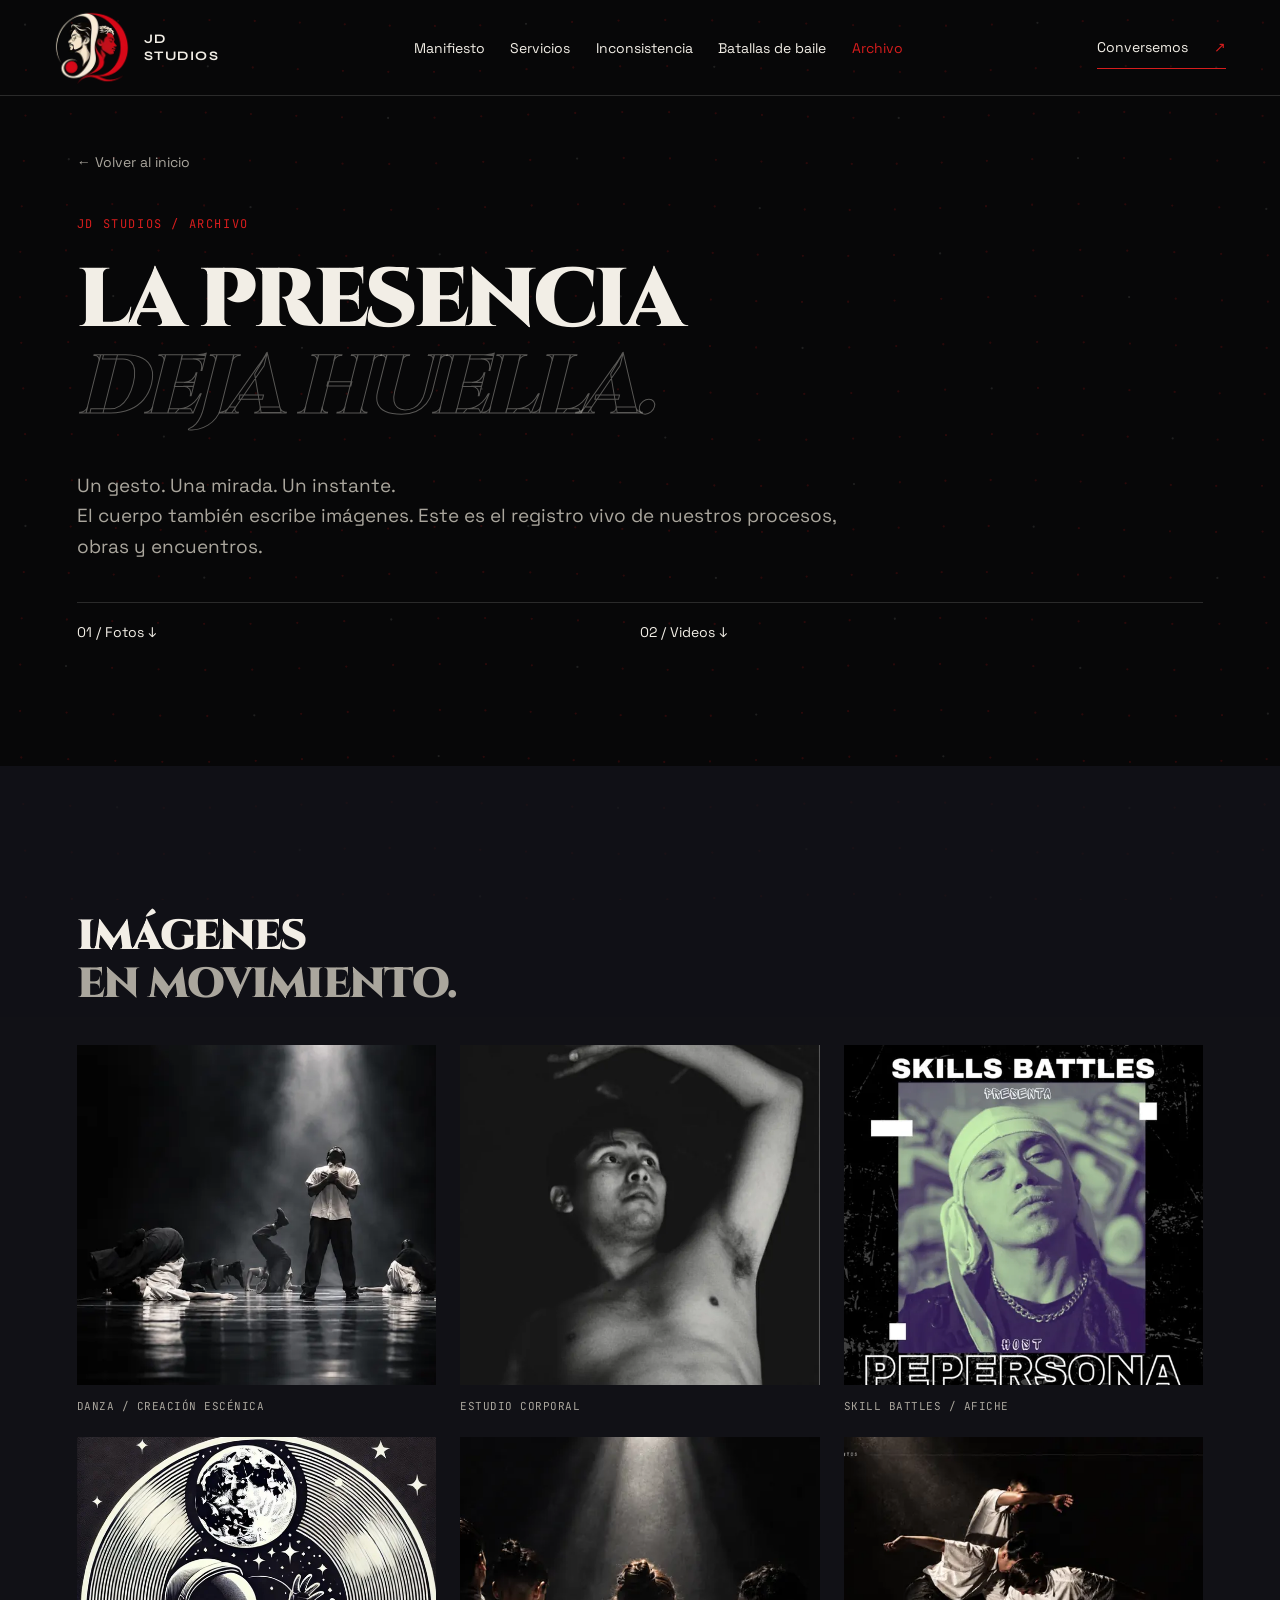
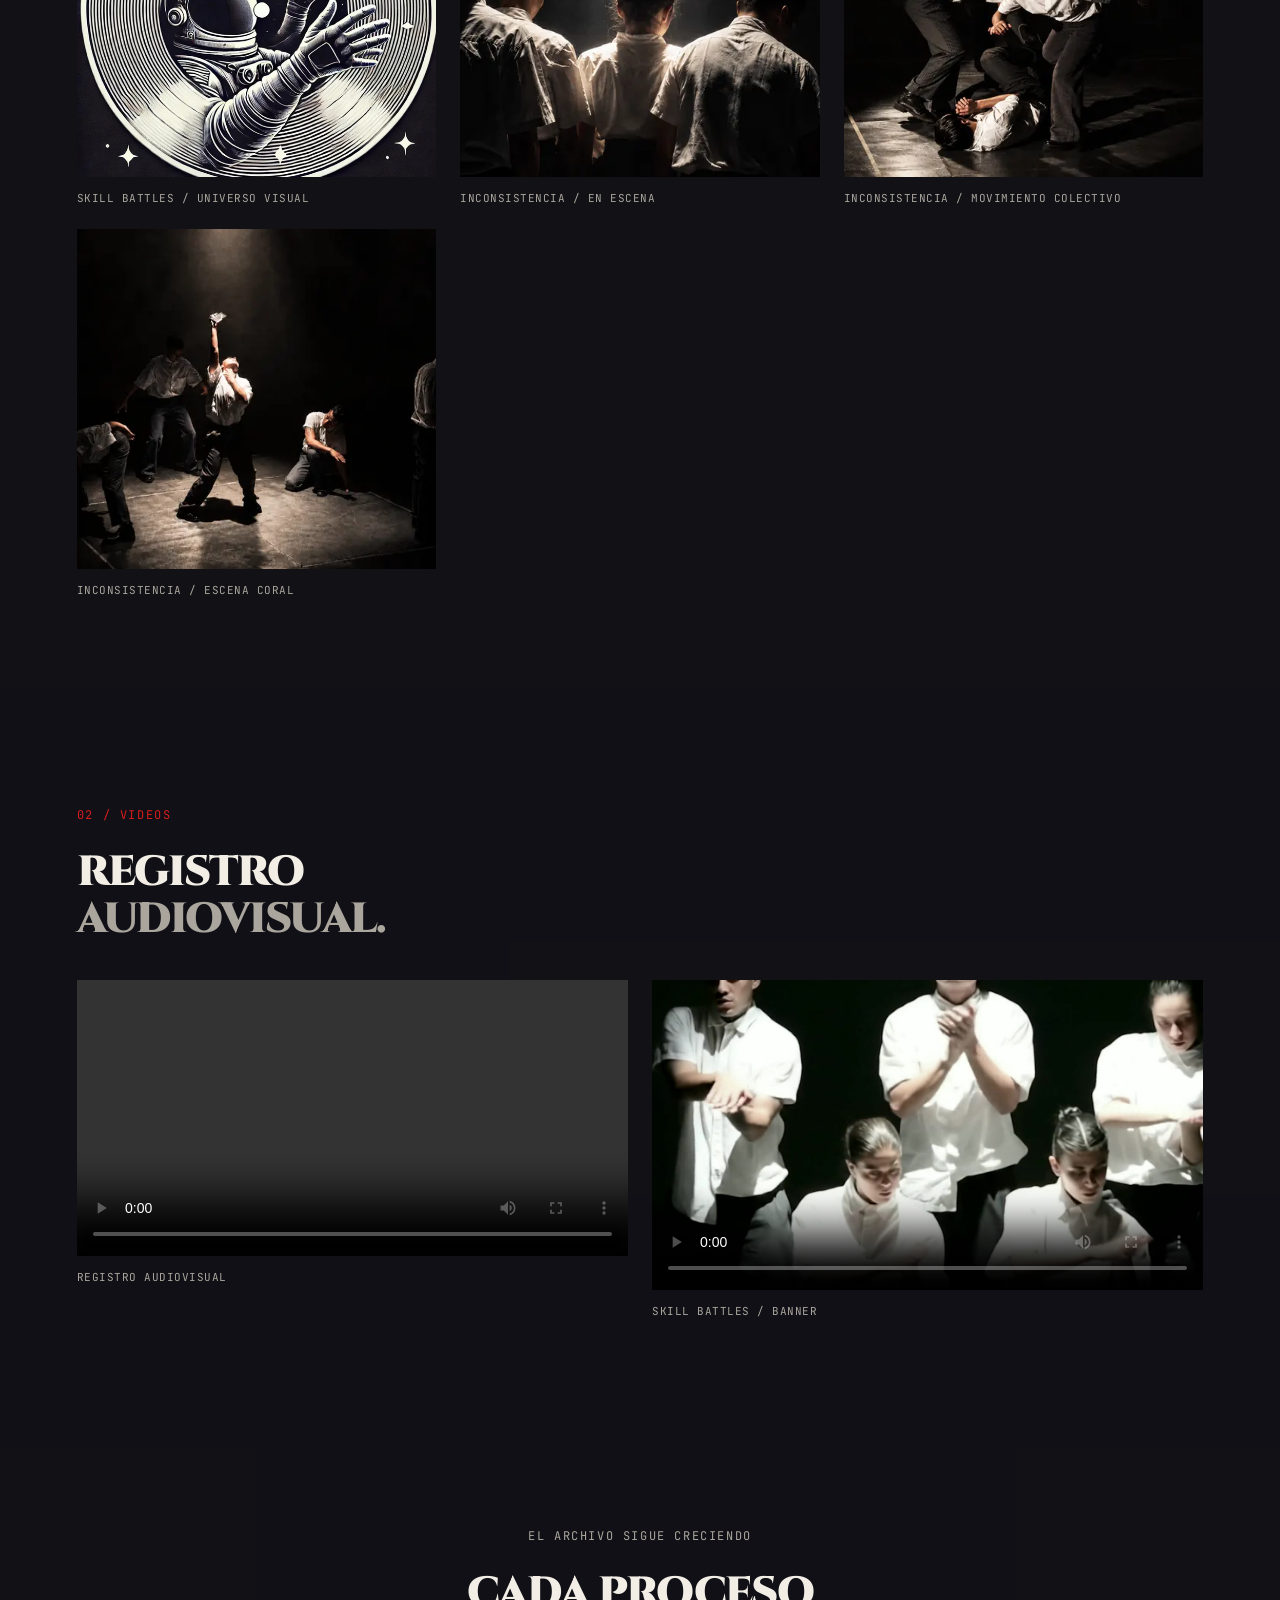
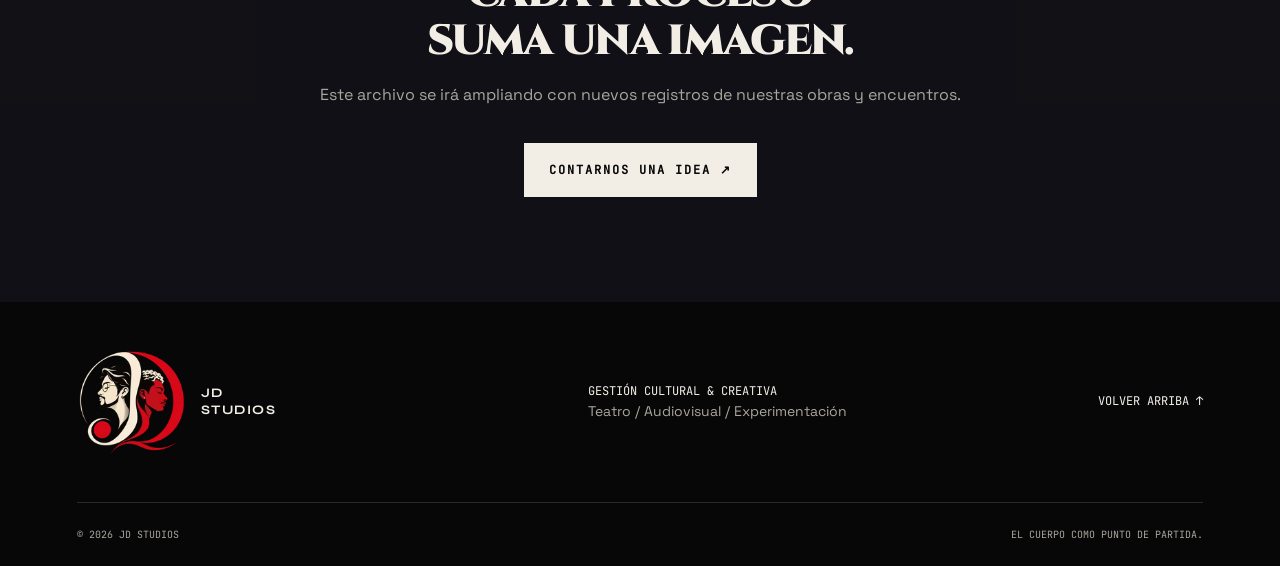
==== archivo.html @ d057c781 "Add official team photos to Manifiesto, remove archive video/portrait from home, square Quinta Norma" ====
<!doctype html>
<html lang="es"><head><meta charset="utf-8"><meta name="viewport" content="width=device-width,initial-scale=1"><title>Archivo — JD Studios</title><meta name="description" content="Archivo vivo de JD Studios: fotografías y videos de nuestros procesos creativos, obras y encuentros."><link rel="icon" type="image/png" href="assets/opt/favicon-64.png"><link rel="preload" href="assets/fonts/space-grotesk.woff2" as="font" type="font/woff2" crossorigin><link rel="preload" href="assets/fonts/cinzel.woff2" as="font" type="font/woff2" crossorigin><link rel="preload" href="assets/fonts/jetbrains-mono.woff2" as="font" type="font/woff2" crossorigin><link rel="stylesheet" href="style.css?v=team-photos"><style>.archive-page-grid{display:grid;grid-template-columns:repeat(3,minmax(0,1fr));gap:24px;margin-top:36px}.archive-page-grid.video-grid{grid-template-columns:repeat(2,minmax(0,1fr))}.archive-page-grid figure{margin:0;min-width:0}.archive-page-grid img,.archive-page-grid video{display:block;width:100%;height:340px;object-fit:cover;object-position:center}.archive-page-grid .video-grid img,.archive-page-grid video{height:auto}.archive-page-grid video{height:auto;background:#000}.archive-page-grid figcaption{font:11px 'JetBrains Mono',monospace;color:var(--muted);padding-top:14px;letter-spacing:.5px}@media(max-width:800px){.archive-page-grid{grid-template-columns:repeat(2,minmax(0,1fr))}}@media(max-width:600px){.archive-page-grid,.archive-page-grid.video-grid{grid-template-columns:1fr}}</style></head>
<body><a class="skip" href="#principal">Saltar al contenido</a><header><a class="brand" href="index.html" aria-label="JD Studios, inicio"><span class="logo-frame"><img decoding="async" width="320" height="320" src="assets/opt/logo-320.webp" srcset="assets/opt/logo-160.webp 160w, assets/opt/logo-320.webp 320w" sizes="146px" alt="Logo de JD Studios"></span><span>JD<br>STUDIOS</span></a><nav aria-label="Navegación principal"><a href="manifiesto.html">Manifiesto</a><a href="servicios.html">Servicios</a><a href="inconsistencia.html">Inconsistencia</a><a href="bailes-skillbattles.html">Batallas de baile</a><a href="archivo.html" aria-current="page">Archivo</a></nav><a class="header-contact" href="index.html#contacto">Conversemos <span>↗</span></a></header><main id="principal"><section class="service-intro section"><a class="back-link" href="index.html">← Volver al inicio</a><p class="section-label">JD STUDIOS / ARCHIVO</p><h1>La presencia<br><span class="outline">deja huella.</span></h1><p>Un gesto. Una mirada. Un instante.<br>El cuerpo también escribe imágenes. Este es el registro vivo de nuestros procesos, obras y encuentros.</p><nav class="service-index" aria-label="Explorar archivo"><a href="#fotos">01 / Fotos ↓</a><a href="#videos">02 / Videos ↓</a></nav></section><section class="battle-gallery section" id="fotos"><p class="section-label">01 / FOTOS</p><h2>Imágenes<br><em>en movimiento.</em></h2><div class="archive-page-grid"><figure><img decoding="async" width="1536" height="1024" src="assets/opt/baile-dani-1536.webp" srcset="assets/opt/baile-dani-800.webp 800w, assets/opt/baile-dani-1536.webp 1536w" sizes="(max-width:600px) 92vw, (max-width:800px) 46vw, 30vw" alt="Intérpretes de danza en un escenario oscuro bajo un haz de luz" loading="lazy"><figcaption>DANZA / CREACIÓN ESCÉNICA</figcaption></figure><figure><img decoding="async" width="1013" height="1280" src="assets/opt/cuerpo-1013.webp" srcset="assets/opt/cuerpo-700.webp 700w, assets/opt/cuerpo-1013.webp 1013w" sizes="(max-width:600px) 92vw, (max-width:800px) 46vw, 30vw" alt="Estudio corporal en blanco y negro: gesto del brazo, mirada y torso" loading="lazy"><figcaption>ESTUDIO CORPORAL</figcaption></figure><figure><img decoding="async" width="931" height="978" src="assets/opt/poster-931.webp" srcset="assets/opt/poster-600.webp 600w, assets/opt/poster-931.webp 931w" sizes="(max-width:600px) 92vw, (max-width:800px) 46vw, 30vw" alt="Afiche de Skill Battles con una artista invitada" loading="lazy"><figcaption>SKILL BATTLES / AFICHE</figcaption></figure><figure><img decoding="async" width="1200" height="1182" src="assets/opt/moon-1200.webp" srcset="assets/opt/moon-700.webp 700w, assets/opt/moon-1200.webp 1200w" sizes="(max-width:600px) 92vw, (max-width:800px) 46vw, 30vw" alt="Universo visual de Skill Battles: astronauta y luna" loading="lazy"><figcaption>SKILL BATTLES / UNIVERSO VISUAL</figcaption></figure><figure><img decoding="async" width="1600" height="900" src="assets/opt/inconsistencia-1-1600.webp" srcset="assets/opt/inconsistencia-1-800.webp 800w, assets/opt/inconsistencia-1-1600.webp 1600w" sizes="(max-width:600px) 92vw, (max-width:800px) 46vw, 30vw" alt="Cuatro intérpretes de espaldas bajo un haz de luz en el escenario" loading="lazy"><figcaption>INCONSISTENCIA / EN ESCENA</figcaption></figure><figure><img decoding="async" width="1600" height="900" src="assets/opt/inconsistencia-2-1600.webp" srcset="assets/opt/inconsistencia-2-800.webp 800w, assets/opt/inconsistencia-2-1600.webp 1600w" sizes="(max-width:600px) 92vw, (max-width:800px) 46vw, 30vw" alt="Intérpretes de Inconsistencia en una composición de movimiento colectivo" loading="lazy"><figcaption>INCONSISTENCIA / MOVIMIENTO COLECTIVO</figcaption></figure><figure><img decoding="async" width="1600" height="900" src="assets/opt/inconsistencia-3-1600.webp" srcset="assets/opt/inconsistencia-3-800.webp 800w, assets/opt/inconsistencia-3-1600.webp 1600w" sizes="(max-width:600px) 92vw, (max-width:800px) 46vw, 30vw" alt="Escena coral de Inconsistencia con un intérprete alzando un teléfono hacia la luz" loading="lazy"><figcaption>INCONSISTENCIA / ESCENA CORAL</figcaption></figure></div></section><section class="battle-gallery section" id="videos"><p class="section-label">02 / VIDEOS</p><h2>Registro<br><em>audiovisual.</em></h2><div class="archive-page-grid video-grid"><figure><video controls playsinline preload="metadata" aria-label="Registro audiovisual de referencia"><source src="assets/registro.mp4" type="video/mp4">Tu navegador no permite reproducir este video. <a href="assets/registro.mp4">Abrir registro audiovisual</a>.</video><figcaption>REGISTRO AUDIOVISUAL</figcaption></figure><figure><video controls playsinline preload="metadata" poster="assets/skillsbattles-banner-poster.jpg" aria-label="Banner audiovisual de Skill Battles"><source src="assets/skillsbattles-banner.mp4" type="video/mp4">Tu navegador no permite reproducir este video. <a href="assets/skillsbattles-banner.mp4">Abrir video de Skill Battles</a>.</video><figcaption>SKILL BATTLES / BANNER</figcaption></figure></div></section><section class="service-closing section"><p class="section-label">EL ARCHIVO SIGUE CRECIENDO</p><h2>Cada proceso<br>suma una imagen.</h2><p>Este archivo se irá ampliando con nuevos registros de nuestras obras y encuentros.</p><a class="button" href="index.html#contacto">Contarnos una idea ↗</a></section></main><footer><a class="brand" href="index.html"><span class="logo-frame"><img decoding="async" width="320" height="320" src="assets/opt/logo-320.webp" srcset="assets/opt/logo-160.webp 160w, assets/opt/logo-320.webp 320w" sizes="146px" alt="Logo de JD Studios"></span><span>JD<br>STUDIOS</span></a><p>GESTIÓN CULTURAL & CREATIVA<br><span>Teatro / Audiovisual / Experimentación</span></p><a href="index.html">VOLVER ARRIBA ↑</a><div class="footer-bottom"><span>© 2026 JD STUDIOS</span><span>EL CUERPO COMO PUNTO DE PARTIDA.</span></div></footer><script src="motion.js?v=calm"></script><script src="bg.js?v=perf1"></script></body></html>
---- style.css ----
@font-face{font-family:'Cinzel';font-style:normal;font-weight:400 900;font-display:swap;src:url(assets/fonts/cinzel.woff2) format('woff2');unicode-range:U+0000-00FF,U+0131,U+0152-0153,U+02BB-02BC,U+02C6,U+02DA,U+02DC,U+0304,U+0308,U+0329,U+2000-206F,U+20AC,U+2122,U+2191,U+2193,U+2212,U+2215,U+FEFF,U+FFFD}@font-face{font-family:'Space Grotesk';font-style:normal;font-weight:400 700;font-display:swap;src:url(assets/fonts/space-grotesk.woff2) format('woff2');unicode-range:U+0000-00FF,U+0131,U+0152-0153,U+02BB-02BC,U+02C6,U+02DA,U+02DC,U+0304,U+0308,U+0329,U+2000-206F,U+20AC,U+2122,U+2191,U+2193,U+2212,U+2215,U+FEFF,U+FFFD}@font-face{font-family:'Syne';font-style:normal;font-weight:400 800;font-display:swap;src:url(assets/fonts/syne.woff2) format('woff2');unicode-range:U+0000-00FF,U+0131,U+0152-0153,U+02BB-02BC,U+02C6,U+02DA,U+02DC,U+0304,U+0308,U+0329,U+2000-206F,U+20AC,U+2122,U+2191,U+2193,U+2212,U+2215,U+FEFF,U+FFFD}@font-face{font-family:'JetBrains Mono';font-style:normal;font-weight:400;font-display:swap;src:url(assets/fonts/jetbrains-mono.woff2) format('woff2');unicode-range:U+0000-00FF,U+0131,U+0152-0153,U+02BB-02BC,U+02C6,U+02DA,U+02DC,U+0304,U+0308,U+0329,U+2000-206F,U+20AC,U+2122,U+2191,U+2193,U+2212,U+2215,U+FEFF,U+FFFD}
*{box-sizing:border-box}html{scroll-behavior:smooth;scroll-padding-top:95px}body{margin:0;background:var(--bg);color:var(--paper);font-family:'Space Grotesk',Arial,sans-serif}a{color:inherit;text-decoration:none}button,input,select,textarea{font:inherit}a,button,input,select,textarea{outline-offset:6px}a:focus-visible,button:focus-visible{outline:2px solid var(--red)}::selection{background:var(--red);color:#111}header{height:96px;padding:0 4.2%;display:flex;align-items:center;justify-content:space-between;border-bottom:1px solid var(--line);position:relative;z-index:2;background:var(--bg)}.brand{display:flex;align-items:center;gap:14px;font-size:13px;letter-spacing:1.5px;font-weight:700;line-height:1.3}.mark{font:italic 48px Georgia;letter-spacing:-10px;padding-right:10px}.mark span{color:var(--red)}nav{display:flex;gap:36px;font-size:14px}nav a:hover,.header-contact:hover{color:var(--red)}.header-contact{font-size:14px;border-bottom:1px solid var(--red);padding:12px 0}.header-contact span{margin-left:22px;color:var(--red)}.hero{min-height:750px;height:calc(100svh - 96px);max-height:1050px;position:relative;padding:65px 5% 0;overflow:hidden}.hero-photo{position:absolute;inset:0 0 0 45%;background:#181817}.hero-photo img{width:100%;height:100%;object-fit:cover;object-position:center 36%;filter:brightness(.75)}.hero-photo:after{content:'';position:absolute;inset:0;background:linear-gradient(90deg,#111110 0%,#11111015 45%,transparent 80%),linear-gradient(0deg,#111110 0%,transparent 25%)}.photo-caption{position:absolute;right:24px;top:35px;writing-mode:vertical-rl;z-index:1;font:12px 'JetBrains Mono',monospace;letter-spacing:2px;color:#c6c4bd}.hero-copy{position:relative;z-index:1}.eyebrow,.section-label{font:12px 'JetBrains Mono',monospace;letter-spacing:1.6px}.eyebrow{display:flex;gap:12px;align-items:center;margin:0 0 38px}.eyebrow i{height:7px;width:7px;background:var(--red);border-radius:50%}h1{font:400 clamp(70px,7.9vw,128px)/.99 Georgia,'Times New Roman',serif;letter-spacing:-4.5px;margin:0 0 26px}h1 em{color:var(--red);font-weight:400}p{line-height:1.6}.intro{font-size:17px;color:#c0beb8;margin:28px 0}.button{display:inline-flex;align-items:center;justify-content:space-between;gap:40px;background:var(--red);color:#111;padding:18px 24px;font-size:14px;font-weight:600;border:1px solid var(--red);cursor:pointer;transition:background .2s,color .2s}.button:hover{background:var(--paper);border-color:var(--paper)}.button span{font-size:23px;line-height:1}.hero-bottom{position:absolute;bottom:25px;left:5%;right:5%;border-top:1px solid var(--line);padding-top:20px;display:flex;justify-content:space-between;gap:20px;font:11px 'JetBrains Mono',monospace;letter-spacing:1px}.hero-bottom a{color:var(--muted)}.discipline-strip{display:flex;justify-content:space-around;align-items:center;gap:20px;padding:26px 4%;border-top:1px solid var(--line);border-bottom:1px solid var(--line);font:12px 'JetBrains Mono',monospace;letter-spacing:1px}.discipline-strip b{font-size:23px;color:var(--red);font-weight:400}.section{padding:105px 6%}.manifest{display:grid;grid-template-columns:24% 1fr;border-bottom:1px solid var(--line)}.section-label{color:var(--red);margin:0 0 26px}h2{font:400 clamp(36px,4vw,65px)/1.13 Georgia,serif;letter-spacing:-1.7px;margin:0}h2 em{font-weight:400;color:var(--muted)}.manifest-text{display:grid;grid-template-columns:1fr 1fr;gap:50px;margin-top:35px;color:var(--muted);font-size:16px}.signature{font:12px 'JetBrains Mono',monospace;letter-spacing:1px;margin-top:34px}.signature span{color:var(--red);margin-left:18px}.section-heading{display:flex;justify-content:space-between;align-items:end;gap:40px;margin-bottom:48px}.section-heading>p{color:var(--muted);font-size:16px;max-width:350px}.services{padding-bottom:95px}.service-list{border-top:1px solid var(--line)}.service-list article{display:grid;grid-template-columns:6% 40% 1fr 30px;align-items:start;gap:20px;padding:33px 0;border-bottom:1px solid var(--line);transition:background .2s}.service-list article:hover{background:#ffffff04}.number{font:12px 'JetBrains Mono',monospace;color:var(--red);padding-top:7px}h3{font-size:24px;font-weight:400;letter-spacing:-.6px;margin:0}.service-list p{font-size:16px;color:var(--muted);margin:0;max-width:440px}.service-symbol{font-size:26px;color:var(--muted)}.archive{background:#1a1a18}.archive-grid{display:grid;grid-template-columns:1.4fr 1fr;gap:35px;align-items:end}figure{margin:0}video{width:100%;height:490px;display:block;object-fit:contain;background:#080808}.portrait img{display:block;width:100%;height:580px;object-fit:cover;object-position:center 35%;filter:grayscale(1)}figcaption{display:flex;justify-content:space-between;gap:12px;padding-top:17px;font:11px 'JetBrains Mono',monospace;color:var(--muted)}.statement{padding:95px 6%;text-align:center;border-bottom:1px solid var(--line)}.statement p{font:400 clamp(30px,3.7vw,58px)/1.25 Georgia,serif;margin:0 0 35px}.statement em{color:var(--red)}.statement>span{font:11px 'JetBrains Mono',monospace;color:var(--muted);letter-spacing:1px}.contact{display:grid;grid-template-columns:1fr 1fr;gap:10%;background:var(--paper);color:#181817}.contact h2 em{color:#67675f}.contact>div>p:not(.section-label){color:#66665e;font-size:16px;margin:30px 0}.email{display:inline-block;font-size:17px;padding-bottom:10px;border-bottom:1px solid #181817;overflow-wrap:anywhere}form{display:flex;flex-direction:column}label{font-size:14px;margin-bottom:10px}input,select,textarea{border:0;border-bottom:1px solid #18181740;background:transparent;border-radius:0;color:#181817;padding:4px 0 13px;margin-bottom:25px;width:100%;font-size:16px}textarea{resize:vertical}form .button{align-self:start}.form-note,#form-status{font-size:13px;line-height:1.6;color:#62625a;margin-bottom:0}footer{padding:45px 6% 25px;display:grid;grid-template-columns:1fr 1fr auto;gap:30px;align-items:center}footer>p,footer>a:not(.brand){font:12px/1.8 'JetBrains Mono',monospace}footer>p span{color:var(--muted);font:14px 'Space Grotesk',Arial}.footer-bottom{grid-column:1/-1;border-top:1px solid var(--line);padding-top:25px;margin-top:15px;display:flex;justify-content:space-between;gap:20px;font:10px 'JetBrains Mono',monospace;color:var(--muted)}.skip{position:absolute;left:20px;top:-60px;padding:10px;background:var(--paper);color:#111;z-index:10}.skip:focus{top:10px}
@media(min-width:1500px){.hero{padding-top:85px}.hero-copy{max-width:1600px;margin:auto}.hero-photo{left:43%}}@media(max-width:900px){nav{gap:20px}.hero{min-height:720px}.hero-photo{left:32%;opacity:.7}.hero h1{font-size:86px}.manifest{grid-template-columns:1fr;gap:20px}.section-heading{display:block}.section-heading>p{margin-top:25px}.service-list article{grid-template-columns:35px 1fr 30px}.service-list p{grid-column:2;max-width:none}.service-symbol{grid-column:3;grid-row:auto}.archive-grid{gap:20px}video{height:390px}.portrait img{height:450px}.contact{gap:7%}.email{font-size:15px}}
@media(max-width:600px){header{height:82px;padding:0 6%}nav{display:none}.brand{font-size:11px}.mark{font-size:41px}.header-contact{font-size:13px}.header-contact span{margin-left:8px}.hero{height:auto;min-height:760px;padding:45px 6% 115px}.hero-photo{left:13%;opacity:.55}.hero-photo img{object-position:48% 20%}.hero-photo:after{background:linear-gradient(90deg,#111110b0,transparent),linear-gradient(0deg,#111110 0%,transparent 60%)}.photo-caption{display:none}.eyebrow{font-size:10px;letter-spacing:1px;margin-bottom:40px}h1,.hero h1{font-size:clamp(54px,12.6vw,76px);letter-spacing:-2.5px;line-height:1.04}.intro{font-size:16px;max-width:310px;margin:30px 0}.hero-bottom{left:6%;right:6%;font-size:9px;line-height:1.7;flex-direction:column;gap:8px}.discipline-strip{display:grid;grid-template-columns:1fr 1fr;text-align:center;font-size:10px;padding:25px 6%;gap:20px 10px}.discipline-strip b{display:none}.section{padding:65px 6%}.manifest-text{grid-template-columns:1fr;gap:5px;margin-top:25px}h2{font-size:37px;letter-spacing:-1.2px}.section-label{font-size:11px}.signature{font-size:10px}.section-heading{margin-bottom:35px}.service-list article{grid-template-columns:24px 1fr 20px;gap:10px;padding:26px 0}.service-list h3{font-size:21px}.service-list p{font-size:15px}.service-symbol{display:none}.archive-grid{grid-template-columns:1fr;gap:35px}video{height:auto;max-height:550px;min-height:240px}.portrait img{height:440px}figcaption{font-size:9px}.statement{padding:70px 7%}.statement p{font-size:32px}.statement>span{font-size:9px}.contact{grid-template-columns:1fr;gap:45px}.email{font-size:16px}footer{grid-template-columns:1fr auto;padding:35px 6% 25px}footer>p{grid-column:1/-1;grid-row:2}footer>a:not(.brand){font-size:10px}.footer-bottom{flex-direction:column;font-size:9px}.desktop{display:none}}
@media(prefers-reduced-motion:reduce){html{scroll-behavior:auto}*{transition:none!important}}

/* Original theatrical visual direction */
:root{--bg:#070708;--paper:#f2eee6;--muted:#aaa69d;--red:#d61d1d;--line:#ffffff24}
.brand{font-family:Syne,sans-serif}.mark{font-family:Cinzel,serif;font-style:normal;font-size:32px;letter-spacing:-2px}.hero{height:auto;max-height:none;min-height:calc(100svh - 96px);padding:85px 6% 125px;background:radial-gradient(circle at 20% 40%,#d61d1d44 1px,transparent 3px),radial-gradient(circle at 75% 70%,#d61d1d33 1px,transparent 3px),#070708;background-size:237px 217px,313px 293px,auto}.hero-copy{max-width:1400px;margin:auto}.eyebrow{color:var(--red);letter-spacing:4px;font-size:12px;margin-bottom:35px}.eyebrow i{display:none}h1,.hero h1{font-family:Cinzel,serif;font-weight:900;font-size:clamp(48px,8.7vw,128px);line-height:1.04;letter-spacing:-.055em;text-transform:uppercase;margin-bottom:40px}h1 em{font-style:normal;font-weight:900;color:var(--red)}.outline{font-style:italic;font-weight:900;color:transparent;-webkit-text-stroke:1px #f2eee659}.hero-summary{display:grid;grid-template-columns:1.2fr 1fr;align-items:end;gap:45px}.intro{font-size:19px;line-height:1.5;color:var(--muted);margin:0}.hero-actions{display:flex;gap:16px;justify-content:end}.button{background:var(--paper);border-color:var(--paper);color:var(--bg);font-family:'JetBrains Mono',monospace;font-size:12px;letter-spacing:2px;text-transform:uppercase;font-weight:700;padding:18px 24px;white-space:nowrap}.button:hover{background:var(--red);color:var(--paper);border-color:var(--red)}.button.secondary{background:transparent;color:var(--paper);border-color:#f2eee644}h2{font-family:Cinzel,serif;font-weight:900;font-size:clamp(30px,3.3vw,52px);text-transform:uppercase;letter-spacing:-.04em}h2 em{font-style:normal;font-weight:900}.statement p{font-family:Cinzel,serif;font-weight:700;text-transform:uppercase}.archive{background:#0e0e11}.dance{margin-bottom:55px}.dance img{display:block;width:100%;height:auto}.team{border-bottom:1px solid var(--line)}.team-grid{display:grid;grid-template-columns:1fr 1fr;gap:45px;margin-top:40px}.team-grid article{border-top:1px solid var(--line);padding-top:24px}.team-grid h3{font-family:Syne,sans-serif;font-weight:700}.team-grid p{color:var(--muted)}.contact{background:#0e0e11;color:var(--paper)}.contact h2 em{color:var(--muted)}.contact>div>p:not(.section-label),.form-note,#form-status{color:var(--muted)}.email{border-color:var(--red)}input,select,textarea{background:#070708;color:var(--paper);border:1px solid #f2eee62e;padding:12px}.contact .button{background:#8b0000;color:var(--paper);border-color:#8b0000}.contact .button:hover{background:var(--red)}
@media(max-width:1000px){.hero-summary{grid-template-columns:1fr}.hero-actions{justify-content:start}.intro{max-width:750px}.hero{padding-top:65px}.eyebrow{letter-spacing:2px}}
@media(max-width:600px){.hero{min-height:740px;padding:65px 6% 130px}h1,.hero h1{font-size:clamp(34px,8.35vw,51px);letter-spacing:-.055em;line-height:1.15}.eyebrow{font-size:10px;line-height:1.7;letter-spacing:2px;max-width:290px}.intro{font-size:16px}.hero-summary{gap:28px}.hero-actions{flex-wrap:wrap;gap:12px}.button{font-size:11px;padding:16px;letter-spacing:1.2px}.team-grid{grid-template-columns:1fr;gap:25px}.brand{font-size:10px}.mark{font-size:28px}.section h2{font-size:30px}.statement p{font-size:27px}}

/* Supplied company logo, framed without modifying the original image. */
.logo-frame{display:block;position:relative;width:76px;height:76px;overflow:hidden;flex-shrink:0;background:#000}.logo-frame img{display:block;position:absolute;width:146px;height:146px;max-width:none;left:-35px;top:-31px;object-fit:contain}header .brand{gap:14px}footer .logo-frame{width:110px;height:110px}footer .logo-frame img{width:210px;height:210px;left:-50px;top:-44px}@media(max-width:600px){.logo-frame{width:60px;height:60px}.logo-frame img{width:116px;height:116px;left:-28px;top:-25px}header .brand{gap:8px}}

.logo-frame{background:transparent}.logo-frame img{width:118px;height:118px;left:-21px;top:-21px}footer .logo-frame img{width:170px;height:170px;left:-30px;top:-30px}.services-link{margin-top:30px}.service-intro{padding-top:55px}.back-link{display:inline-block;margin-bottom:45px;font-size:14px;color:var(--muted)}.service-intro h1{font-size:clamp(40px,6.5vw,100px)}.service-intro>p:not(.section-label){font-size:19px;color:var(--muted);max-width:800px}.service-index{display:grid;grid-template-columns:1fr 1fr;gap:0;margin-top:40px}.service-index a{padding:20px 10px 20px 0;border-top:1px solid var(--line);font-size:14px}.service-banner{margin:0 6%}.service-banner img{display:block;width:100%;height:auto;max-height:560px;object-fit:cover}.service-detail{display:grid;grid-template-columns:1fr 1fr;gap:8%;border-bottom:1px solid var(--line)}.service-detail h2{font-size:clamp(27px,3vw,46px)}.service-tagline{font-family:Cinzel,serif;font-size:20px;color:var(--muted)}.service-detail>div>p:not(.section-label){color:var(--muted)}.service-detail ul{padding-left:20px;line-height:1.8;margin:25px 0 35px}.service-detail li{padding:8px 0;border-bottom:1px solid var(--line)}.service-detail li::marker{color:var(--red)}.service-detail .button{white-space:normal;line-height:1.6}.service-closing{text-align:center;background:#0e0e11}.service-closing p{color:var(--muted)}.service-closing .button{margin-top:20px}nav a[aria-current=page]{color:var(--red)}@media(max-width:600px){.logo-frame img{width:94px;height:94px;left:-17px;top:-17px}.service-index{display:grid;grid-template-columns:1fr}.service-detail{grid-template-columns:1fr;gap:15px}.service-intro h1{font-size:clamp(32px,8vw,48px)}.service-intro>p:not(.section-label){font-size:16px}.service-intro .back-link{margin-bottom:30px}header nav{display:flex;gap:0}header nav a:not([href="servicios.html"]){display:none}header nav a{font-size:12px}header .header-contact{font-size:12px}header{gap:10px}.brand>span:last-child{font-size:9px;letter-spacing:.5px}}

/* Final logo occupies the complete frame without cropping. */
.logo-frame img,footer .logo-frame img{position:static;display:block;width:100%;height:100%;max-width:100%;object-fit:contain;left:auto;top:auto}

.hero-identity{display:grid;grid-template-columns:1.2fr 1fr;gap:38px;align-items:center;margin-bottom:40px}.hero-identity h1{font-size:clamp(48px,6.3vw,96px);margin:0;line-height:1.1}.hero-emblem{margin:0;max-width:490px;justify-self:end;width:100%}.hero-emblem img{display:block;width:100%;height:auto;object-fit:contain}.hero-identity+.hero-summary{margin-top:0}@media(max-width:900px){.hero-identity{gap:24px;grid-template-columns:1.1fr 1fr}.hero-identity h1{font-size:clamp(38px,6vw,58px)}}@media(max-width:600px){.hero-identity{grid-template-columns:1fr;gap:30px;margin-bottom:30px}.hero-identity h1{font-size:clamp(40px,10vw,60px)}.hero-emblem{max-width:310px;justify-self:center}.hero{min-height:0}.hero-summary{padding-bottom:20px}}

.battles-page{background:#0b0b0e}.battle-hero{display:grid;grid-template-columns:1fr 1fr;gap:5%;align-items:center;padding:65px 6% 80px;min-height:680px;background:radial-gradient(circle at 20% 20%,#9e253933 1px,transparent 3px),#0b0b0e;background-size:220px 220px}.battle-hero h1{font-family:Syne,sans-serif;font-size:clamp(48px,7vw,108px);letter-spacing:-.06em;line-height:.95;margin:20px 0 28px}.battle-hero h1 em{font-style:normal;color:var(--red)}.battle-lead{max-width:580px;color:var(--muted);font-size:18px;line-height:1.6;margin-bottom:32px}.battle-mark{margin:0;max-width:650px;justify-self:end}.battle-mark img{display:block;width:100%;height:auto;filter:contrast(1.08)}.battle-ticker{display:flex;justify-content:space-around;align-items:center;gap:20px;padding:25px 5%;border-block:1px solid var(--line);font:11px 'JetBrains Mono',monospace;letter-spacing:1px}.battle-ticker b{color:var(--red);font-size:20px;font-weight:400}.battle-intro{display:grid;grid-template-columns:24% 1fr;gap:4%;border-bottom:1px solid var(--line)}.battle-intro>div{max-width:880px}.battle-intro h2{margin-bottom:30px}.battle-intro p:not(.section-label){color:var(--muted);font-size:17px;max-width:800px}.battle-program{background:#121216}.battle-cards{display:grid;grid-template-columns:repeat(4,1fr);border-top:1px solid var(--line)}.battle-cards article{min-height:260px;padding:25px;border-right:1px solid var(--line)}.battle-cards article:last-child{border-right:0}.battle-cards span{font:12px 'JetBrains Mono',monospace;color:var(--red)}.battle-cards h3{font-size:24px;margin:45px 0 16px}.battle-cards p{color:var(--muted);font-size:15px}.battle-gallery{background:#0e0e12}.battle-gallery-grid{display:grid;grid-template-columns:1fr 1fr;gap:30px;margin-top:35px}.battle-gallery figure{margin:0}.battle-gallery img{display:block;width:100%;height:500px;object-fit:cover;object-position:center}.battle-gallery figure:first-child img{object-position:left center}.battle-gallery figcaption{font:11px 'JetBrains Mono',monospace;color:var(--muted);padding-top:14px}.battle-cta{text-align:center;background:var(--red);color:#0b0b0e}.battle-cta .section-label{color:#0b0b0e}.battle-cta h2 em{color:#f2eee6}.battle-cta p:not(.section-label){max-width:500px;margin:25px auto;color:#280707;font-size:17px}.battle-cta .button{background:#0b0b0e;color:#f2eee6;border-color:#0b0b0e;margin-top:20px}.battle-cta .button:hover{background:#f2eee6;color:#0b0b0e}.battle-timeline{background:radial-gradient(circle at 78% -12%,#ed49381f,transparent 58%),#0b0b0e;border-block:1px solid var(--line)}.timeline-heading{display:grid;grid-template-columns:24% 1fr 1fr;gap:4%;align-items:end;padding-bottom:52px}.timeline-heading h2{margin:0}.timeline-heading>p:last-child{color:var(--muted);max-width:380px;margin:0}.timeline-list{position:relative;border-top:1px solid var(--line)}.timeline-item:after{content:'';position:absolute;left:5px;top:48px;bottom:-42px;width:2px;background:linear-gradient(180deg,var(--red),#ed493866);z-index:1}.timeline-item:last-child:after{display:none}.timeline-item:first-child:before{content:'✳';width:auto;height:auto;left:-13px;top:26px;border:0;border-radius:0;background:#0b0b0e;color:var(--red);font-size:42px;line-height:1;box-shadow:none;text-shadow:0 0 18px #ed493866;transition:transform .4s}.timeline-item:first-child:hover:before{background:#0b0b0e;box-shadow:none;transform:rotate(90deg)}.timeline-item{position:relative;display:grid;grid-template-columns:16% 1fr;gap:5%;padding:36px 20px 36px 48px;border-bottom:1px solid var(--line);transition:background .25s}.timeline-item:before{content:'';position:absolute;left:0;top:42px;width:11px;height:11px;border-radius:50%;border:2px solid var(--red);background:#0b0b0e;z-index:2;transition:border-color .25s,background .25s,box-shadow .25s}.timeline-item:hover{background:#ffffff05}.timeline-item:hover:before{border-color:var(--red);background:var(--red);box-shadow:0 0 0 5px #ed493826}.timeline-item time{font:13px 'JetBrains Mono',monospace;color:var(--red);letter-spacing:1.5px;padding-top:3px}.timeline-item h3{font-size:clamp(22px,2.4vw,32px);letter-spacing:-.02em;margin:0 0 14px}.timeline-item p{color:var(--muted);font-size:16px;line-height:1.7;max-width:720px;margin:0 0 20px}.timeline-item a{display:inline-flex;align-items:center;gap:11px;font:11px 'JetBrains Mono',monospace;letter-spacing:1.5px;text-transform:uppercase;color:var(--paper);padding-bottom:7px;border-bottom:1px solid #ffffff2e;transition:color .2s,border-color .2s}.timeline-item a span{color:var(--red);font-size:14px;transition:transform .22s}.timeline-item a:hover{color:var(--red);border-color:var(--red)}.timeline-item a:hover span{transform:translate(3px,-3px)}.timeline-list{counter-reset:ev 8}.timeline-item{counter-increment:ev -1;grid-template-columns:16% 1fr minmax(220px,300px)!important;align-items:start}.timeline-item a.timeline-media{position:relative;display:block;width:100%;margin:0;padding:0;border:1px solid var(--line);overflow:visible}.timeline-item a.timeline-media:before{content:counter(ev,decimal-leading-zero);position:absolute;top:-.55em;left:-.45em;z-index:2;font:800 clamp(44px,5vw,72px)/1 Syne,sans-serif;letter-spacing:-.06em;color:var(--red);transform-origin:left bottom;text-shadow:0 4px 18px #0b0b0e99;pointer-events:none;transition:transform .45s cubic-bezier(.34,1.56,.64,1)}.timeline-item:hover a.timeline-media:before{transform:scale(1.25)}@keyframes ev-zoom{from{transform:scale(.3);opacity:0}to{transform:scale(1);opacity:1}}@supports (animation-timeline:view()){.timeline-item a.timeline-media:before{animation:ev-zoom linear both;animation-timeline:view();animation-range:entry 10% cover 30%}.timeline-item:hover a.timeline-media:before{animation:none}}@media (prefers-reduced-motion:reduce){.timeline-item a.timeline-media:before{animation:none!important;transition:none}}.timeline-item a.timeline-media:after{content:'';position:absolute;inset:10px -10px -10px 10px;border:1px solid #ed493840;z-index:-1;transition:inset .3s}.timeline-item:hover a.timeline-media:after{inset:14px -14px -14px 14px}.timeline-media img{position:relative}.timeline-media img{display:block;width:100%;height:auto;aspect-ratio:1;object-fit:cover;transition:transform .4s,filter .4s;filter:saturate(.9)}.timeline-item a.timeline-media:hover{border-color:var(--red)}.timeline-media:hover img{filter:saturate(1.1) contrast(1.05)}@media(max-width:800px){.battle-hero{grid-template-columns:1fr;padding-top:45px}.battle-mark{order:-1;max-width:420px;justify-self:center}.battle-hero h1{font-size:clamp(42px,13vw,74px)}.battle-ticker{display:grid;grid-template-columns:1fr 1fr;text-align:center}.battle-ticker b{display:none}.battle-intro{grid-template-columns:1fr;gap:15px}.battle-cards{grid-template-columns:1fr 1fr}.battle-cards article:nth-child(2){border-right:0}.battle-cards article:nth-child(-n+2){border-bottom:1px solid var(--line)}.battle-gallery-grid{grid-template-columns:1fr}.battle-gallery img{height:auto;max-height:500px}.timeline-heading{grid-template-columns:1fr;gap:20px;padding-bottom:38px}.timeline-item{grid-template-columns:1fr!important;gap:12px;padding:30px 0 30px 36px}.timeline-item a.timeline-media{max-width:320px;margin-top:22px}.timeline-item:before{top:34px}.timeline-item:after{top:40px;bottom:-34px}.timeline-item:first-child:before{top:18px;left:-11px}.timeline-item time{font-size:11px;padding-top:0}}@media(max-width:600px){header nav a{font-size:10px}.battle-lead{font-size:16px}.battle-cards{grid-template-columns:1fr}.battle-cards article{border-right:0;border-bottom:1px solid var(--line)}.battle-cards article:last-child{border-bottom:0}.battle-gallery img{max-height:420px}.timeline-item{padding:26px 0 26px 28px}.timeline-item:before{top:30px}.timeline-item:after{top:36px;bottom:-30px}.timeline-item:first-child:before{top:14px;left:-10px}.timeline-item p{font-size:15px;margin-bottom:18px}}

.project-pair{display:grid;grid-template-columns:repeat(2,minmax(0,1fr));gap:28px;padding-top:65px;padding-bottom:65px}.project-card{display:flex;flex-direction:column;padding:38px;border:1px solid #f2eee633;background:linear-gradient(145deg,#1b1112,#0e0e11 70%);border-top:2px solid var(--red)}.project-card h2{font-size:clamp(26px,2.5vw,42px);overflow-wrap:anywhere;letter-spacing:-.035em}.project-card>p:not(.section-label){font-size:16px;line-height:1.8;color:var(--muted);margin:25px 0 32px}.project-link{display:flex;align-items:center;justify-content:space-between;gap:20px;margin-top:auto;padding-top:20px;border-top:1px solid #f2eee630;font-size:15px;color:var(--paper)}.project-link:hover{color:var(--red)}.work-intro{padding-bottom:75px;border-bottom:1px solid var(--line)}.work-intro h1{font-size:clamp(32px,6.6vw,105px);overflow-wrap:anywhere}.work-hook{font-family:Cinzel,serif;font-size:clamp(22px,2.5vw,35px);line-height:1.5}.work-hook span{color:var(--red)}.work-synopsis{display:grid;grid-template-columns:1fr 2fr;gap:8%;background:#0e0e11}.work-synopsis>div>p:not(.section-label){font-size:20px;line-height:1.85;margin-top:0;color:var(--muted)}.work-synopsis .project-link{margin-top:35px;max-width:450px}.work-next{display:flex;justify-content:space-between;gap:25px;font-size:16px}.work-next a:hover{color:var(--red)}@media(max-width:700px){.project-pair{grid-template-columns:1fr;gap:22px}.project-card{padding:28px 22px}.project-card h2{font-size:29px}.work-synopsis{grid-template-columns:1fr;gap:25px}.work-synopsis>div>p:not(.section-label){font-size:17px}.work-intro h1{font-size:clamp(27px,7.1vw,48px)}.work-next{flex-wrap:wrap}}


/* Inconsistencia: cinematic video banner */

.inc-hero{display:flex;align-items:center;isolation:isolate;position:relative;overflow:hidden;min-height:min(800px,calc(100svh - 96px));padding:95px 6% 110px;background:#08080a url("assets/skillsbattles-banner-poster.jpg") center/cover no-repeat}
.inc-hero-video{position:absolute;inset:0;width:100%;height:100%;object-fit:cover;object-position:center;z-index:-2;pointer-events:none}
.inc-hero::before{content:"";position:absolute;inset:0;z-index:-1;background:linear-gradient(90deg,rgba(7,7,9,.96) 0%,rgba(7,7,9,.86) 29%,rgba(7,7,9,.46) 68%,rgba(7,7,9,.26) 100%),linear-gradient(0deg,#0b0b0e 0%,transparent 28%)}
.inc-hero-copy{position:relative;max-width:760px}.inc-hero .back-link,.inc-hero .work-hook{color:#e4dfd8}.inc-hero .section-label{color:#ff6660}.inc-hero .work-hook span{text-shadow:0 3px 24px rgba(0,0,0,.6)}
@media(max-width:800px){.inc-hero{min-height:660px;padding:65px 6% 85px}.inc-hero::before{background:linear-gradient(90deg,rgba(7,7,9,.91),rgba(7,7,9,.5)),linear-gradient(0deg,#0b0b0e,transparent 40%)}.inc-hero-video{object-position:55% center}}
@media(max-width:600px){.inc-hero{min-height:610px;padding:55px 6% 85px}.inc-hero-video{object-position:59% center}.inc-hero::before{background:linear-gradient(90deg,rgba(7,7,9,.87),rgba(7,7,9,.61)),linear-gradient(0deg,#0b0b0e,transparent 52%)}.inc-hero h1{font-size:clamp(40px,12vw,64px)}}
@media(prefers-reduced-motion:reduce){.inc-hero-video{display:none}}

header nav{gap:clamp(12px,2vw,30px)}
@media(max-width:1000px){header{height:auto;min-height:96px;flex-wrap:wrap;padding-top:10px;padding-bottom:10px;gap:12px}header nav{order:3;width:100%;justify-content:center;flex-wrap:wrap;gap:12px 22px}header nav a,header nav a:not([href="servicios.html"]){display:block;font-size:13px}}
/* Animaciones de la página principal (motion.js) */
@media (prefers-reduced-motion:no-preference){
@keyframes rise{from{opacity:0;transform:translateY(34px)}to{opacity:1;transform:none}}
@keyframes emblem-in{from{opacity:0;transform:scale(.7) rotate(-14deg)}to{opacity:1;transform:none}}
@keyframes float{0%,100%{translate:0 0;rotate:0deg;scale:1}25%{translate:-8px -18px;rotate:-4deg;scale:1.03}50%{translate:0 -30px;rotate:3deg;scale:1.06}75%{translate:8px -14px;rotate:5deg;scale:1.02}}
@keyframes pulse-dot{0%,100%{box-shadow:0 0 0 0 #ed493899}70%{box-shadow:0 0 0 10px #ed493800}}
@keyframes scroll-hint{0%,100%{transform:none}50%{transform:translateY(5px)}}
@keyframes marquee{to{transform:translateX(-50%)}}
@keyframes spin{to{transform:rotate(360deg)}}
.hero .eyebrow{animation:rise .8s .1s cubic-bezier(.2,.7,.2,1) both}
.hero h1{animation:rise 1s .25s cubic-bezier(.2,.7,.2,1) both}
.hero h1 .outline{display:inline-block;animation:rise 1s .45s cubic-bezier(.2,.7,.2,1) both}
.hero h1 em{display:inline-block;animation:rise 1s .6s cubic-bezier(.2,.7,.2,1) both}
.hero-summary{animation:rise 1s .8s cubic-bezier(.2,.7,.2,1) both}
.hero-bottom{animation:rise 1s 1s cubic-bezier(.2,.7,.2,1) both}
.hero-emblem{animation:emblem-in 1.3s .35s cubic-bezier(.2,.8,.2,1) both}
.magnetic{position:relative;perspective:900px;cursor:pointer;rotate:y var(--spin,0deg);transition:rotate 1.2s cubic-bezier(.3,1.3,.4,1)}.hero-emblem img{position:relative;animation:float 6s 1.7s ease-in-out infinite;filter:drop-shadow(0 0 26px #ed4938a6) drop-shadow(0 0 64px #ed493859)}.magnetic img{position:relative;transform:translate(var(--tx,0),var(--ty,0)) rotateX(var(--rx,0deg)) rotateY(var(--ry,0deg)) scale(var(--s,1));will-change:transform}.hero-emblem.is-near img{animation-play-state:paused}.emblem-glare{position:absolute;inset:6%;border-radius:50%;pointer-events:none;background:radial-gradient(circle at var(--gx,50%) var(--gy,50%),#ffffff40 0,#ed493833 22%,transparent 55%);mix-blend-mode:screen;opacity:0;transition:opacity .4s}.magnetic.is-near .emblem-glare{opacity:1}.battle-mark .emblem-glare{border-radius:4px;inset:0}.battle-mark.is-near img{animation-play-state:paused}@keyframes emblem-ring{from{transform:scale(.4);opacity:.9}to{transform:scale(1.6);opacity:0}}.emblem-ring{position:absolute;inset:10%;border-radius:50%;border:2px solid var(--red);pointer-events:none;animation:emblem-ring .9s cubic-bezier(.2,.7,.2,1) forwards}
.eyebrow i{animation:pulse-dot 2.2s ease-out infinite}
.hero-bottom a{display:inline-block;animation:scroll-hint 2s ease-in-out infinite}
.battle-ticker.is-marquee,.discipline-strip.is-marquee{display:block;overflow:hidden;padding-inline:0;mask-image:linear-gradient(90deg,transparent,#000 8%,#000 92%,transparent)}
.marquee-track{display:flex;width:max-content;animation:marquee 32s linear infinite}
.is-marquee:hover .marquee-track{animation-play-state:paused}
.marquee-group{display:flex;align-items:center;gap:48px;padding-right:48px;white-space:nowrap}
.marquee-group b{display:inline-block!important;animation:spin 9s linear infinite}
.motion .reveal{opacity:0;translate:0 40px;transition:opacity .9s cubic-bezier(.2,.7,.2,1) var(--delay,0ms),translate .9s cubic-bezier(.2,.7,.2,1) var(--delay,0ms),scale .9s cubic-bezier(.2,.7,.2,1) var(--delay,0ms),transform .35s cubic-bezier(.2,.7,.2,1),background .3s,padding-left .35s cubic-bezier(.2,.7,.2,1)}
.motion .reveal.reveal.in{opacity:1;translate:none;scale:none}
.motion .section-label.reveal{translate:-24px 0}

.motion .archive figure.reveal{translate:none;scale:.94}

.motion .dance img{transform:scale(1.12);transition:transform 2.4s cubic-bezier(.2,.7,.2,1)}
.motion .dance.in img{transform:none}
.motion .statement.reveal{opacity:1;translate:none}
.motion .statement .word{display:inline-block;opacity:0;transform:translateY(.4em);filter:blur(6px);transition:opacity .7s,transform .7s,filter .7s;transition-delay:calc(var(--i)*70ms)}
.motion .statement.in .word{opacity:1;transform:none;filter:none}
.project-card{transition:transform .35s cubic-bezier(.2,.7,.2,1),background .35s}
.project-card:hover{transform:translateY(-6px)}
.service-list article{transition:background .25s,padding-left .35s cubic-bezier(.2,.7,.2,1)}
.service-list article:hover{padding-left:14px}
.service-list .service-symbol{display:inline-block;transition:transform .3s,color .3s}
.service-list article:hover .service-symbol{transform:translate(4px,-4px) rotate(45deg);color:var(--red)}
.service-intro>*,.inc-hero-copy>*,.battle-hero-copy>*{animation:rise .9s cubic-bezier(.2,.7,.2,1) both}
.service-intro>:nth-child(2),.inc-hero-copy>:nth-child(2),.battle-hero-copy>:nth-child(2){animation-delay:.12s}
.service-intro>:nth-child(3),.inc-hero-copy>:nth-child(3),.battle-hero-copy>:nth-child(3){animation-delay:.26s}
.service-intro>:nth-child(4),.inc-hero-copy>:nth-child(4),.battle-hero-copy>:nth-child(4){animation-delay:.42s}
.service-intro>:nth-child(5),.battle-hero-copy>:nth-child(5){animation-delay:.58s}
.service-index a{transition:color .25s,padding-left .3s}.service-index a:hover{color:var(--red);padding-left:8px}
.battle-mark{animation:emblem-in 1.3s .3s cubic-bezier(.2,.8,.2,1) both}.battle-mark img{animation:float 8s 1.6s ease-in-out infinite}
.inc-hero-video{animation:video-in 2.2s cubic-bezier(.2,.7,.2,1) both}@keyframes video-in{from{opacity:0;transform:scale(1.15)}to{opacity:1;transform:none}}
.motion .service-banner{overflow:hidden}.motion .service-banner img{transform:scale(1.3);transition:transform 2.4s cubic-bezier(.2,.7,.2,1)}.motion .service-banner.in img{transform:scale(1.12)}
.inc-gallery figure,.archive-page-grid figure,.battle-gallery-grid figure{overflow:hidden}
.inc-gallery img,.archive-page-grid img,.battle-gallery-grid img{transition:transform .8s cubic-bezier(.2,.7,.2,1),filter .5s}
.inc-gallery figure:hover img,.archive-page-grid figure:hover img,.battle-gallery-grid figure:hover img{transform:scale(1.06);filter:saturate(1.15) contrast(1.05)}
.archive-page-grid figcaption,.battle-gallery figcaption{position:relative;background:inherit}
.motion .inc-gallery figure.reveal,.motion .archive-page-grid figure.reveal,.motion .battle-gallery-grid figure.reveal{translate:0 50px;scale:.96}

.motion .service-detail li.reveal{translate:-26px 0}
.motion .timeline-item.reveal{translate:40px 0}
.battle-cards article{transition:background .3s,transform .35s cubic-bezier(.2,.7,.2,1)}.battle-cards article:hover{background:#ffffff06;transform:translateY(-6px)}
.battle-cards article span{display:inline-block;transition:transform .35s}.battle-cards article:hover span{transform:scale(1.6)}
.hero-emblem:before{content:'';position:absolute;inset:-12%;border-radius:50%;background:radial-gradient(circle,#ed493880 0,#ed493840 38%,transparent 70%);will-change:transform,opacity;z-index:-1;pointer-events:none;animation:halo 3s 1.7s ease-in-out infinite}
@keyframes halo{0%,100%{opacity:.65;transform:scale(.94)}50%{opacity:1;transform:scale(1.06)}}
.hero-emblem.is-near:before{animation-duration:1.1s}
.w{display:inline-block;white-space:nowrap}
.motion .ch{display:inline-block;animation:char-in .8s cubic-bezier(.2,.8,.2,1) both;animation-delay:calc(.25s + var(--ci)*38ms);translate:0 calc(var(--lift,0)*-.2em);rotate:calc(var(--lift,0)*-6deg);transition:translate .25s cubic-bezier(.2,.7,.2,1),rotate .25s,color .3s}
.motion .service-intro h1 .ch,.motion .work-intro h1 .ch{color:color-mix(in srgb,currentColor calc(100% - var(--lift,0)*100%),var(--red))}
@keyframes char-in{from{opacity:0;transform:translateY(.7em) rotate(10deg)}to{opacity:1;transform:none}}
.service-intro h1,.work-intro h1,.battle-hero h1{animation:none!important}
.work-intro h1{overflow-wrap:normal}
.inc-hero h1{font-size:clamp(28px,6.4vw,100px)}
.tilt{transition:transform .5s cubic-bezier(.2,.7,.2,1),translate .9s cubic-bezier(.2,.7,.2,1) var(--delay,0ms),scale .9s cubic-bezier(.2,.7,.2,1) var(--delay,0ms),opacity .9s var(--delay,0ms),background .3s;transform-style:preserve-3d}
.tilt:hover{will-change:transform;transition:transform .12s linear,translate .9s,scale .9s,opacity .9s,background .3s}
.inc-hero-video{scale:1.12}
}

/* Fondo interactivo (bg.js): el campo de puntos vive detrás de todo el sitio */
#bg-field{position:fixed;inset:0;z-index:-1;width:100%;height:100%;pointer-events:none}
header,.hero,.battle-hero{background:transparent}
.archive,.contact,.service-closing,.work-synopsis,.battle-gallery{background:#16161cb8}
.battle-program{background:#1a1a20b3}
.battle-timeline{background:radial-gradient(circle at 78% -12%,#ed49381f,transparent 58%)}
.project-card{background:linear-gradient(145deg,#1b1112e6,#0e0e11e6 70%)}
.about-lead{max-width:640px;color:var(--muted);margin-top:18px}
.about-grid{display:grid;grid-template-columns:1.4fr 1fr;gap:45px;margin-top:48px;align-items:start}
.about-person{border-top:1px solid var(--line);padding-top:24px;display:grid;gap:14px}
.about-person h3{font-family:Syne,sans-serif;font-weight:700;font-size:clamp(1.6rem,3vw,2.4rem)}
.about-person h4{font-family:"JetBrains Mono",monospace;font-size:.78rem;letter-spacing:.12em;text-transform:uppercase;color:var(--red);margin-top:10px}
.about-person ul{display:grid;gap:8px;padding-left:1.1em;color:var(--muted)}
.about-person.is-pending{border:1px dashed var(--line);padding:24px;min-height:320px}
.about-placeholder{color:var(--muted);opacity:.7}
@media(max-width:800px){.about-grid{grid-template-columns:1fr}}
@media (prefers-reduced-motion:no-preference){.motion .discipline-strip span{animation:disc-pulse 6s ease-in-out infinite}.motion .discipline-strip span:nth-of-type(2){animation-delay:1.5s}.motion .discipline-strip span:nth-of-type(3){animation-delay:3s}.motion .discipline-strip span:nth-of-type(4){animation-delay:4.5s}.motion .discipline-strip b{display:inline-block;animation:spin 9s linear infinite}}
@keyframes disc-pulse{0%,30%,100%{color:inherit;text-shadow:none;letter-spacing:1px}12%{color:var(--red);text-shadow:0 0 14px #d61d1d99;letter-spacing:2.5px}}

.black-hole{position:fixed;left:0;top:0;width:0;height:0;pointer-events:none;z-index:60;opacity:0;will-change:transform;transition:opacity .3s}
.black-hole i{position:absolute;left:-14px;top:-14px;width:28px;height:28px;border-radius:50%;background:radial-gradient(circle,#000 0 30%,transparent 34%),conic-gradient(from 0deg,rgba(214,29,29,1),rgba(214,29,29,0) 25%,rgba(255,60,50,.9) 50%,rgba(214,29,29,0) 75%,rgba(214,29,29,1));-webkit-mask:radial-gradient(circle,#000 35%,rgba(0,0,0,.5) 55%,transparent 72%);mask:radial-gradient(circle,#000 35%,rgba(0,0,0,.5) 55%,transparent 72%);box-shadow:0 0 18px 4px rgba(214,29,29,.18);animation:bh-spin 1.1s linear infinite}
@keyframes bh-spin{to{transform:rotate(1turn)}}
.cursor-particles{position:fixed;inset:0;width:100%;height:100%;pointer-events:none;z-index:59}
.timeline-item.has-pair{grid-template-columns:16% 1fr minmax(300px,480px)!important}
.timeline-item.has-pair div>a+a{margin-left:18px}
.timeline-pair{display:grid;grid-template-columns:1fr 1fr;gap:22px;max-width:480px;margin-top:22px}
.timeline-pair .timeline-media{margin-top:0}
.timeline-pair .timeline-media+.timeline-media:before{content:none}
@media(max-width:800px){.timeline-item.has-pair{grid-template-columns:1fr!important}}
.timeline-recap{grid-column:1/-1;justify-self:center;display:flex;align-items:center;gap:28px;width:min(100%,620px);margin-top:18px;padding:18px;border:1px solid var(--line);background:#ffffff04}
.timeline-item a.recap-card{position:relative;display:block;flex:0 0 130px;padding:0;border:1px solid var(--line);overflow:hidden}
.recap-card img{display:block;width:100%;height:auto;aspect-ratio:9/16;object-fit:cover;filter:saturate(.9);transition:transform .4s,filter .4s}
.recap-card:hover img{transform:scale(1.05);filter:saturate(1.1)}
.recap-play{position:absolute;left:50%;top:50%;display:grid;place-items:center;width:44px;height:44px;margin:-22px 0 0 -22px;border-radius:50%;background:#0b0b0ecc;border:1px solid var(--red);color:var(--red);font-size:14px;padding-left:3px;transition:transform .25s}
.recap-card:hover .recap-play{transform:scale(1.12)}
.recap-info{display:flex;flex-direction:column;align-items:flex-start;gap:10px}
.recap-info small{font:11px 'JetBrains Mono',monospace;letter-spacing:2px;text-transform:uppercase;color:var(--red)}
.recap-info strong{font-size:clamp(18px,1.8vw,24px);font-weight:500;letter-spacing:-.01em}
@media(max-width:800px){.timeline-recap{gap:18px;padding:14px}.timeline-item a.recap-card{flex-basis:110px}}
.timeline-item{row-gap:26px}
.timeline-recap{grid-column:3;justify-self:stretch;width:auto;max-width:320px;margin-top:0;gap:18px;padding:12px}
.timeline-item a.recap-card{flex-basis:84px}
.recap-info strong{font-size:17px}
@media(max-width:800px){.timeline-recap{grid-column:auto;max-width:320px}}
.about-photo{margin:4px 0 6px;max-width:420px;border:1px solid var(--line)}.about-photo img{display:block;width:100%;height:auto;filter:saturate(.9)}
.about-photo img{aspect-ratio:4/5;object-fit:cover;object-position:50% 0}
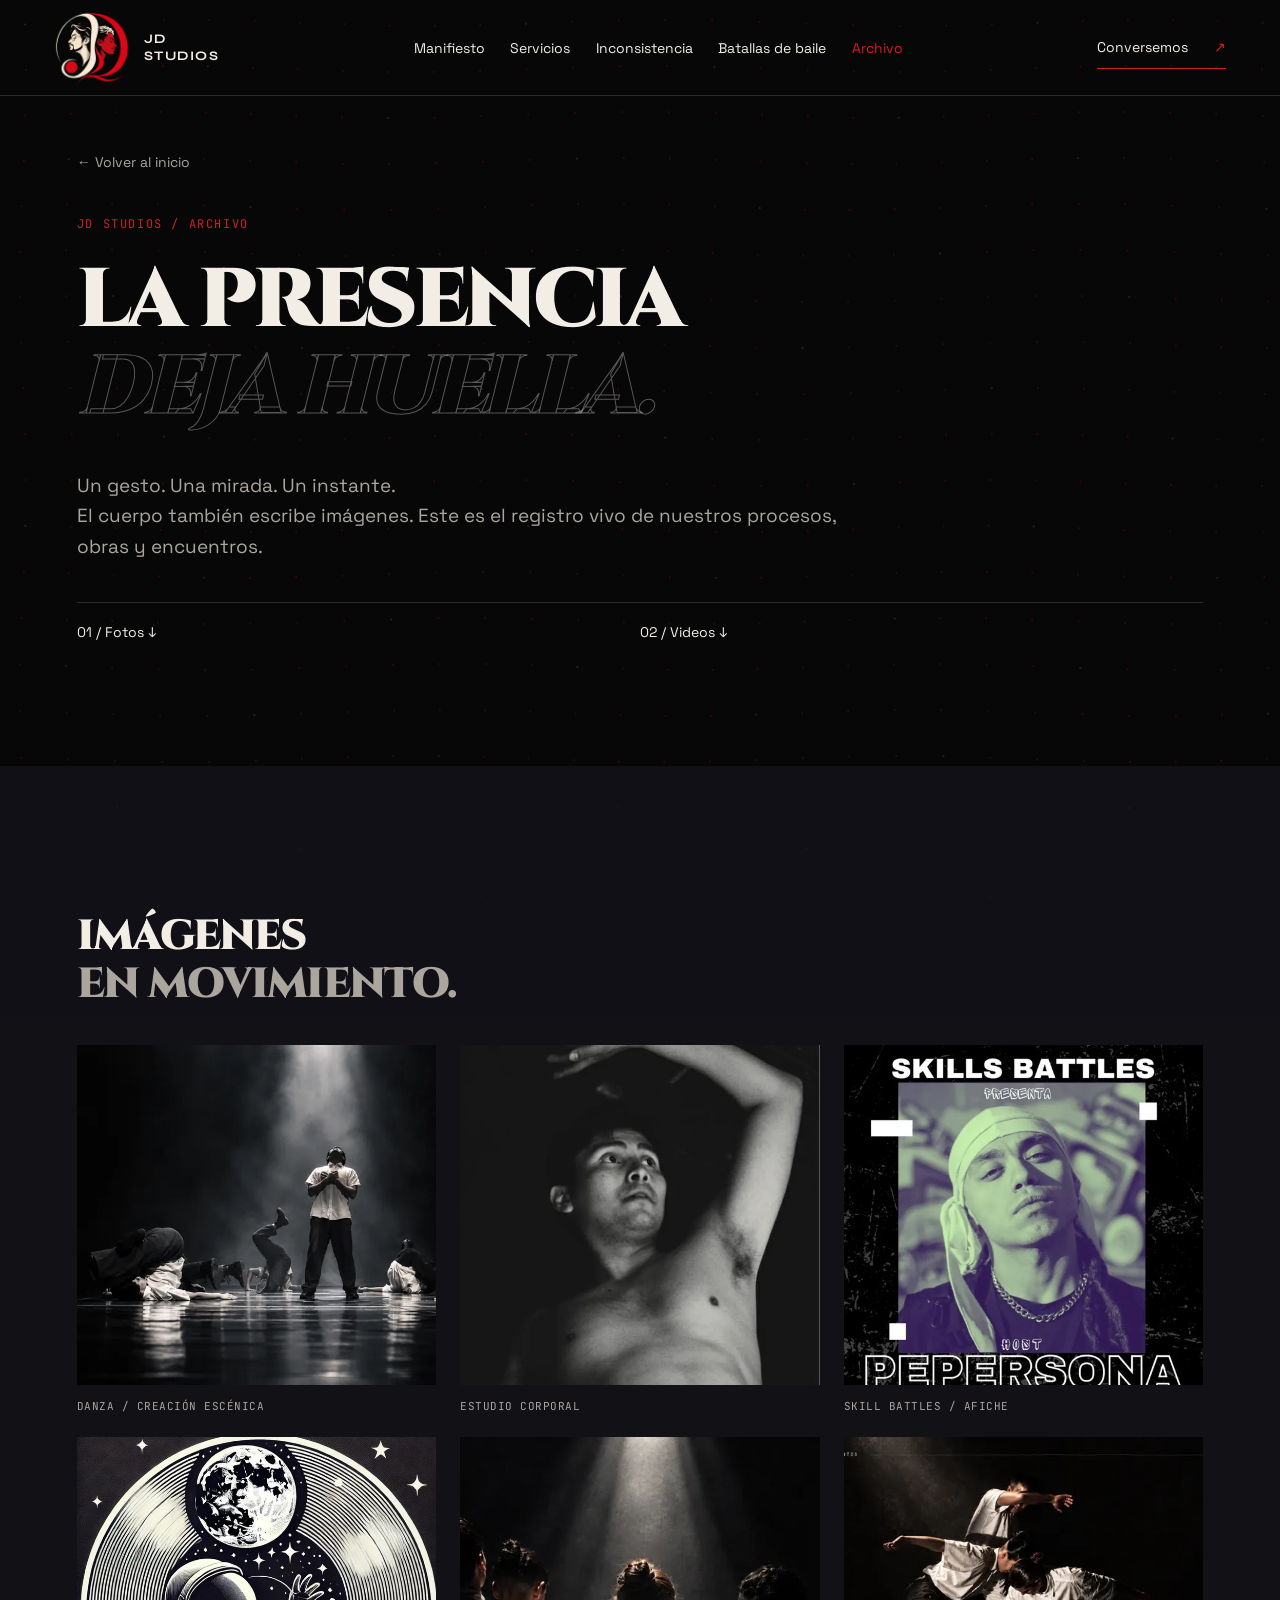
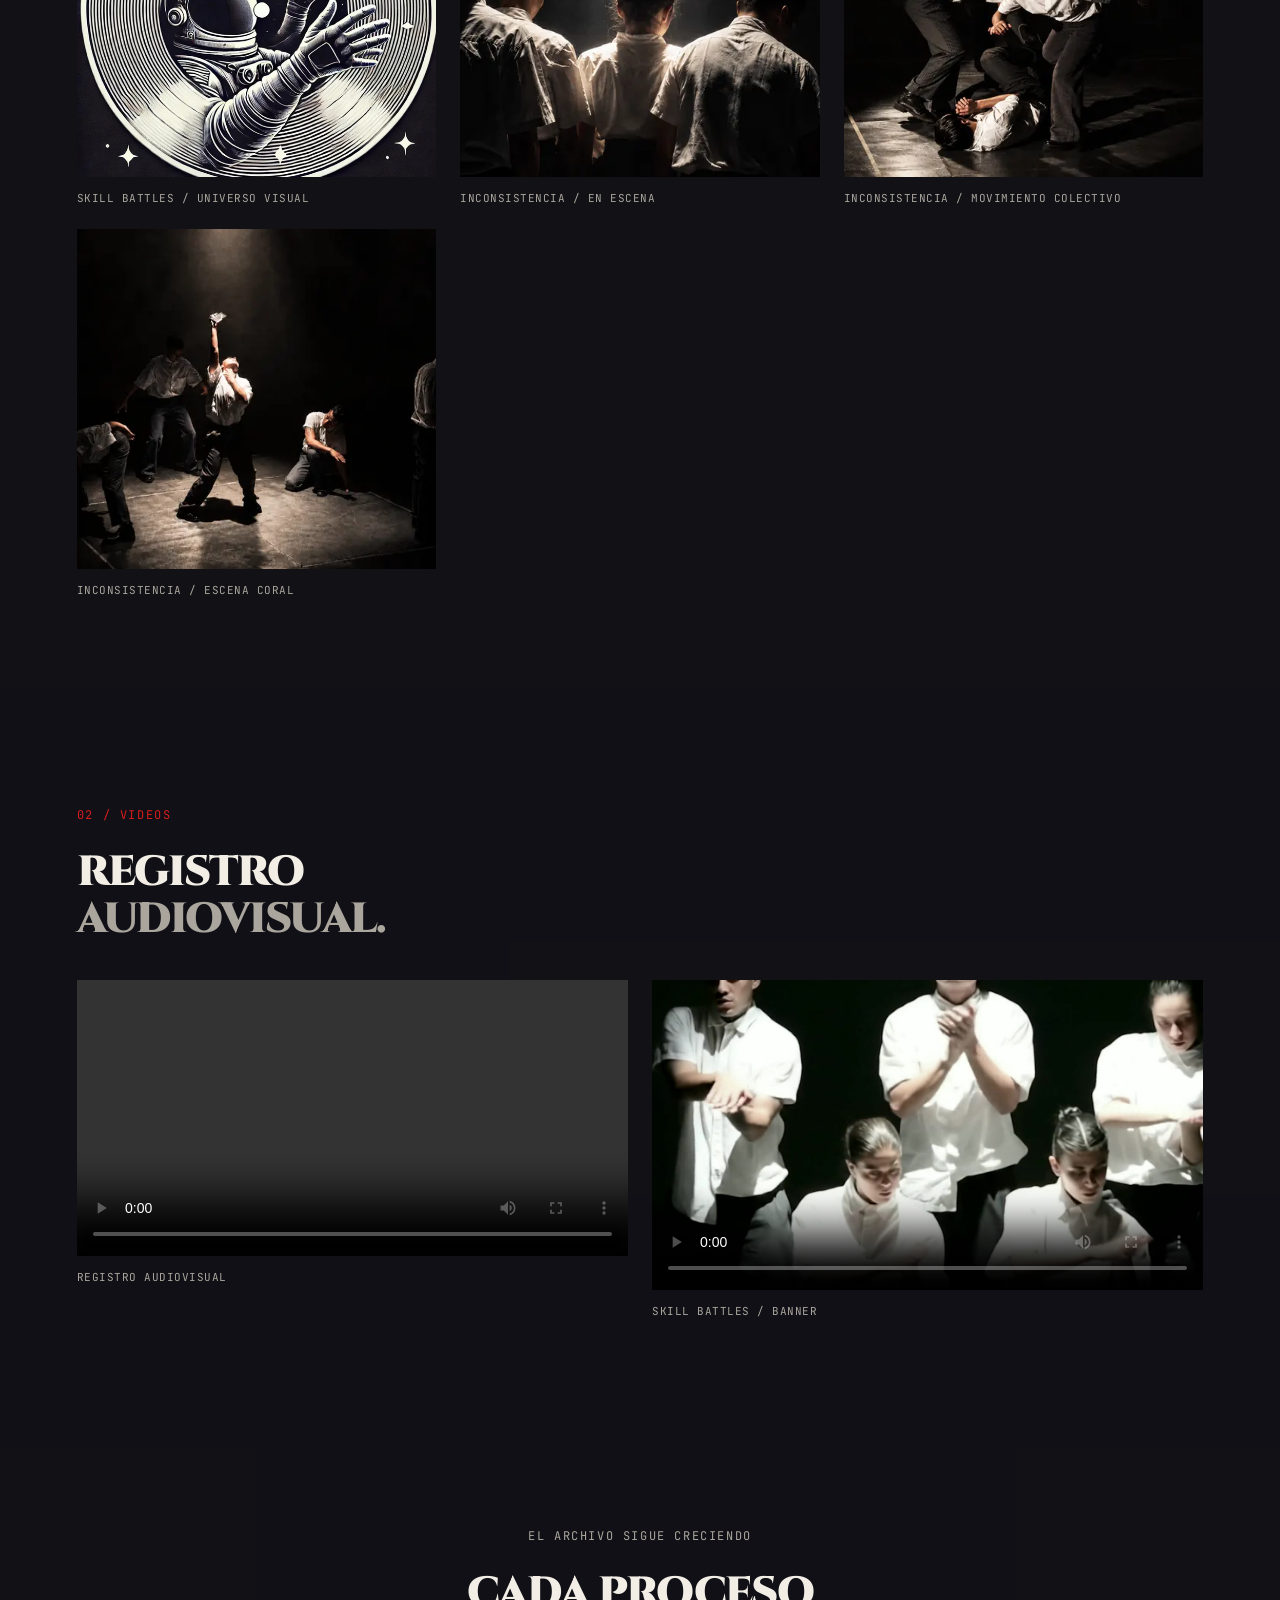
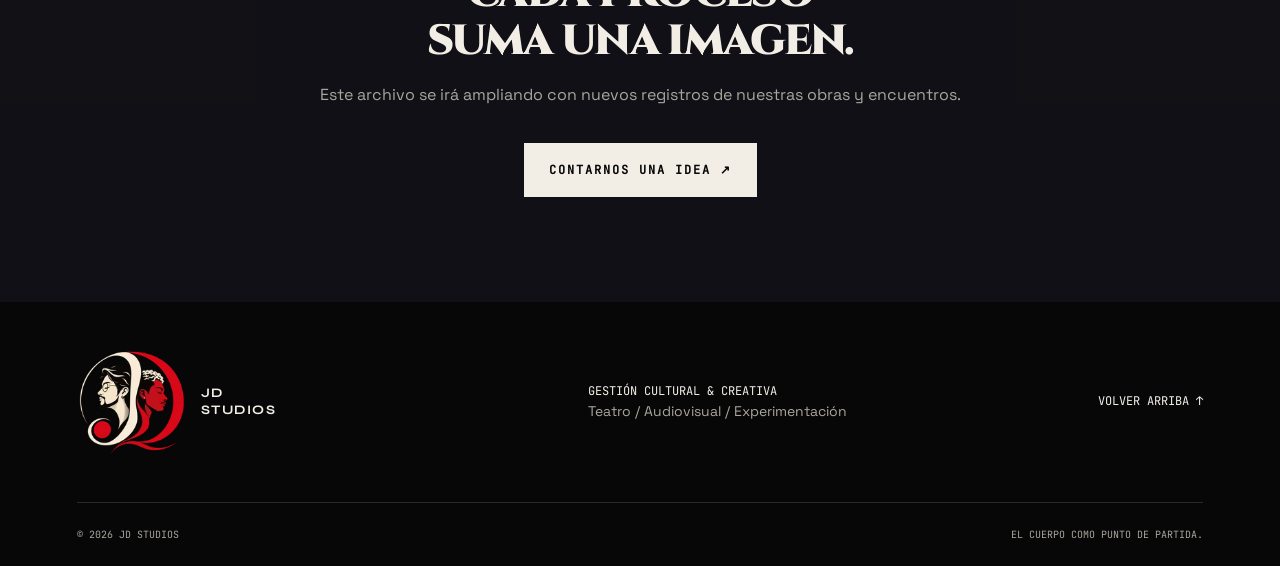
==== commit d6c343ba: "Limit Manifiesto team bio text width Co-Authored-By: Claude Opus 5.5 <noreply@anthropic.com>" ====
--- a/archivo.html
+++ b/archivo.html
@@ -1,3 +1,3 @@
 <!doctype html>
-<html lang="es"><head><meta charset="utf-8"><meta name="viewport" content="width=device-width,initial-scale=1"><title>Archivo — JD Studios</title><meta name="description" content="Archivo vivo de JD Studios: fotografías y videos de nuestros procesos creativos, obras y encuentros."><link rel="icon" type="image/png" href="assets/opt/favicon-64.png"><link rel="preload" href="assets/fonts/space-grotesk.woff2" as="font" type="font/woff2" crossorigin><link rel="preload" href="assets/fonts/cinzel.woff2" as="font" type="font/woff2" crossorigin><link rel="preload" href="assets/fonts/jetbrains-mono.woff2" as="font" type="font/woff2" crossorigin><link rel="stylesheet" href="style.css?v=team-photos"><style>.archive-page-grid{display:grid;grid-template-columns:repeat(3,minmax(0,1fr));gap:24px;margin-top:36px}.archive-page-grid.video-grid{grid-template-columns:repeat(2,minmax(0,1fr))}.archive-page-grid figure{margin:0;min-width:0}.archive-page-grid img,.archive-page-grid video{display:block;width:100%;height:340px;object-fit:cover;object-position:center}.archive-page-grid .video-grid img,.archive-page-grid video{height:auto}.archive-page-grid video{height:auto;background:#000}.archive-page-grid figcaption{font:11px 'JetBrains Mono',monospace;color:var(--muted);padding-top:14px;letter-spacing:.5px}@media(max-width:800px){.archive-page-grid{grid-template-columns:repeat(2,minmax(0,1fr))}}@media(max-width:600px){.archive-page-grid,.archive-page-grid.video-grid{grid-template-columns:1fr}}</style></head>
+<html lang="es"><head><meta charset="utf-8"><meta name="viewport" content="width=device-width,initial-scale=1"><title>Archivo — JD Studios</title><meta name="description" content="Archivo vivo de JD Studios: fotografías y videos de nuestros procesos creativos, obras y encuentros."><link rel="icon" type="image/png" href="assets/opt/favicon-64.png"><link rel="preload" href="assets/fonts/space-grotesk.woff2" as="font" type="font/woff2" crossorigin><link rel="preload" href="assets/fonts/cinzel.woff2" as="font" type="font/woff2" crossorigin><link rel="preload" href="assets/fonts/jetbrains-mono.woff2" as="font" type="font/woff2" crossorigin><link rel="stylesheet" href="style.css?v=about-width"><style>.archive-page-grid{display:grid;grid-template-columns:repeat(3,minmax(0,1fr));gap:24px;margin-top:36px}.archive-page-grid.video-grid{grid-template-columns:repeat(2,minmax(0,1fr))}.archive-page-grid figure{margin:0;min-width:0}.archive-page-grid img,.archive-page-grid video{display:block;width:100%;height:340px;object-fit:cover;object-position:center}.archive-page-grid .video-grid img,.archive-page-grid video{height:auto}.archive-page-grid video{height:auto;background:#000}.archive-page-grid figcaption{font:11px 'JetBrains Mono',monospace;color:var(--muted);padding-top:14px;letter-spacing:.5px}@media(max-width:800px){.archive-page-grid{grid-template-columns:repeat(2,minmax(0,1fr))}}@media(max-width:600px){.archive-page-grid,.archive-page-grid.video-grid{grid-template-columns:1fr}}</style></head>
 <body><a class="skip" href="#principal">Saltar al contenido</a><header><a class="brand" href="index.html" aria-label="JD Studios, inicio"><span class="logo-frame"><img decoding="async" width="320" height="320" src="assets/opt/logo-320.webp" srcset="assets/opt/logo-160.webp 160w, assets/opt/logo-320.webp 320w" sizes="146px" alt="Logo de JD Studios"></span><span>JD<br>STUDIOS</span></a><nav aria-label="Navegación principal"><a href="manifiesto.html">Manifiesto</a><a href="servicios.html">Servicios</a><a href="inconsistencia.html">Inconsistencia</a><a href="bailes-skillbattles.html">Batallas de baile</a><a href="archivo.html" aria-current="page">Archivo</a></nav><a class="header-contact" href="index.html#contacto">Conversemos <span>↗</span></a></header><main id="principal"><section class="service-intro section"><a class="back-link" href="index.html">← Volver al inicio</a><p class="section-label">JD STUDIOS / ARCHIVO</p><h1>La presencia<br><span class="outline">deja huella.</span></h1><p>Un gesto. Una mirada. Un instante.<br>El cuerpo también escribe imágenes. Este es el registro vivo de nuestros procesos, obras y encuentros.</p><nav class="service-index" aria-label="Explorar archivo"><a href="#fotos">01 / Fotos ↓</a><a href="#videos">02 / Videos ↓</a></nav></section><section class="battle-gallery section" id="fotos"><p class="section-label">01 / FOTOS</p><h2>Imágenes<br><em>en movimiento.</em></h2><div class="archive-page-grid"><figure><img decoding="async" width="1536" height="1024" src="assets/opt/baile-dani-1536.webp" srcset="assets/opt/baile-dani-800.webp 800w, assets/opt/baile-dani-1536.webp 1536w" sizes="(max-width:600px) 92vw, (max-width:800px) 46vw, 30vw" alt="Intérpretes de danza en un escenario oscuro bajo un haz de luz" loading="lazy"><figcaption>DANZA / CREACIÓN ESCÉNICA</figcaption></figure><figure><img decoding="async" width="1013" height="1280" src="assets/opt/cuerpo-1013.webp" srcset="assets/opt/cuerpo-700.webp 700w, assets/opt/cuerpo-1013.webp 1013w" sizes="(max-width:600px) 92vw, (max-width:800px) 46vw, 30vw" alt="Estudio corporal en blanco y negro: gesto del brazo, mirada y torso" loading="lazy"><figcaption>ESTUDIO CORPORAL</figcaption></figure><figure><img decoding="async" width="931" height="978" src="assets/opt/poster-931.webp" srcset="assets/opt/poster-600.webp 600w, assets/opt/poster-931.webp 931w" sizes="(max-width:600px) 92vw, (max-width:800px) 46vw, 30vw" alt="Afiche de Skill Battles con una artista invitada" loading="lazy"><figcaption>SKILL BATTLES / AFICHE</figcaption></figure><figure><img decoding="async" width="1200" height="1182" src="assets/opt/moon-1200.webp" srcset="assets/opt/moon-700.webp 700w, assets/opt/moon-1200.webp 1200w" sizes="(max-width:600px) 92vw, (max-width:800px) 46vw, 30vw" alt="Universo visual de Skill Battles: astronauta y luna" loading="lazy"><figcaption>SKILL BATTLES / UNIVERSO VISUAL</figcaption></figure><figure><img decoding="async" width="1600" height="900" src="assets/opt/inconsistencia-1-1600.webp" srcset="assets/opt/inconsistencia-1-800.webp 800w, assets/opt/inconsistencia-1-1600.webp 1600w" sizes="(max-width:600px) 92vw, (max-width:800px) 46vw, 30vw" alt="Cuatro intérpretes de espaldas bajo un haz de luz en el escenario" loading="lazy"><figcaption>INCONSISTENCIA / EN ESCENA</figcaption></figure><figure><img decoding="async" width="1600" height="900" src="assets/opt/inconsistencia-2-1600.webp" srcset="assets/opt/inconsistencia-2-800.webp 800w, assets/opt/inconsistencia-2-1600.webp 1600w" sizes="(max-width:600px) 92vw, (max-width:800px) 46vw, 30vw" alt="Intérpretes de Inconsistencia en una composición de movimiento colectivo" loading="lazy"><figcaption>INCONSISTENCIA / MOVIMIENTO COLECTIVO</figcaption></figure><figure><img decoding="async" width="1600" height="900" src="assets/opt/inconsistencia-3-1600.webp" srcset="assets/opt/inconsistencia-3-800.webp 800w, assets/opt/inconsistencia-3-1600.webp 1600w" sizes="(max-width:600px) 92vw, (max-width:800px) 46vw, 30vw" alt="Escena coral de Inconsistencia con un intérprete alzando un teléfono hacia la luz" loading="lazy"><figcaption>INCONSISTENCIA / ESCENA CORAL</figcaption></figure></div></section><section class="battle-gallery section" id="videos"><p class="section-label">02 / VIDEOS</p><h2>Registro<br><em>audiovisual.</em></h2><div class="archive-page-grid video-grid"><figure><video controls playsinline preload="metadata" aria-label="Registro audiovisual de referencia"><source src="assets/registro.mp4" type="video/mp4">Tu navegador no permite reproducir este video. <a href="assets/registro.mp4">Abrir registro audiovisual</a>.</video><figcaption>REGISTRO AUDIOVISUAL</figcaption></figure><figure><video controls playsinline preload="metadata" poster="assets/skillsbattles-banner-poster.jpg" aria-label="Banner audiovisual de Skill Battles"><source src="assets/skillsbattles-banner.mp4" type="video/mp4">Tu navegador no permite reproducir este video. <a href="assets/skillsbattles-banner.mp4">Abrir video de Skill Battles</a>.</video><figcaption>SKILL BATTLES / BANNER</figcaption></figure></div></section><section class="service-closing section"><p class="section-label">EL ARCHIVO SIGUE CRECIENDO</p><h2>Cada proceso<br>suma una imagen.</h2><p>Este archivo se irá ampliando con nuevos registros de nuestras obras y encuentros.</p><a class="button" href="index.html#contacto">Contarnos una idea ↗</a></section></main><footer><a class="brand" href="index.html"><span class="logo-frame"><img decoding="async" width="320" height="320" src="assets/opt/logo-320.webp" srcset="assets/opt/logo-160.webp 160w, assets/opt/logo-320.webp 320w" sizes="146px" alt="Logo de JD Studios"></span><span>JD<br>STUDIOS</span></a><p>GESTIÓN CULTURAL & CREATIVA<br><span>Teatro / Audiovisual / Experimentación</span></p><a href="index.html">VOLVER ARRIBA ↑</a><div class="footer-bottom"><span>© 2026 JD STUDIOS</span><span>EL CUERPO COMO PUNTO DE PARTIDA.</span></div></footer><script src="motion.js?v=calm"></script><script src="bg.js?v=perf1"></script></body></html>
--- a/style.css
+++ b/style.css
@@ -158,3 +158,4 @@
 @media(max-width:800px){.timeline-recap{grid-column:auto;max-width:320px}}
 .about-photo{margin:4px 0 6px;max-width:420px;border:1px solid var(--line)}.about-photo img{display:block;width:100%;height:auto;filter:saturate(.9)}
 .about-photo img{aspect-ratio:4/5;object-fit:cover;object-position:50% 0}
+.about-person>p,.about-person>ul{max-width:820px}
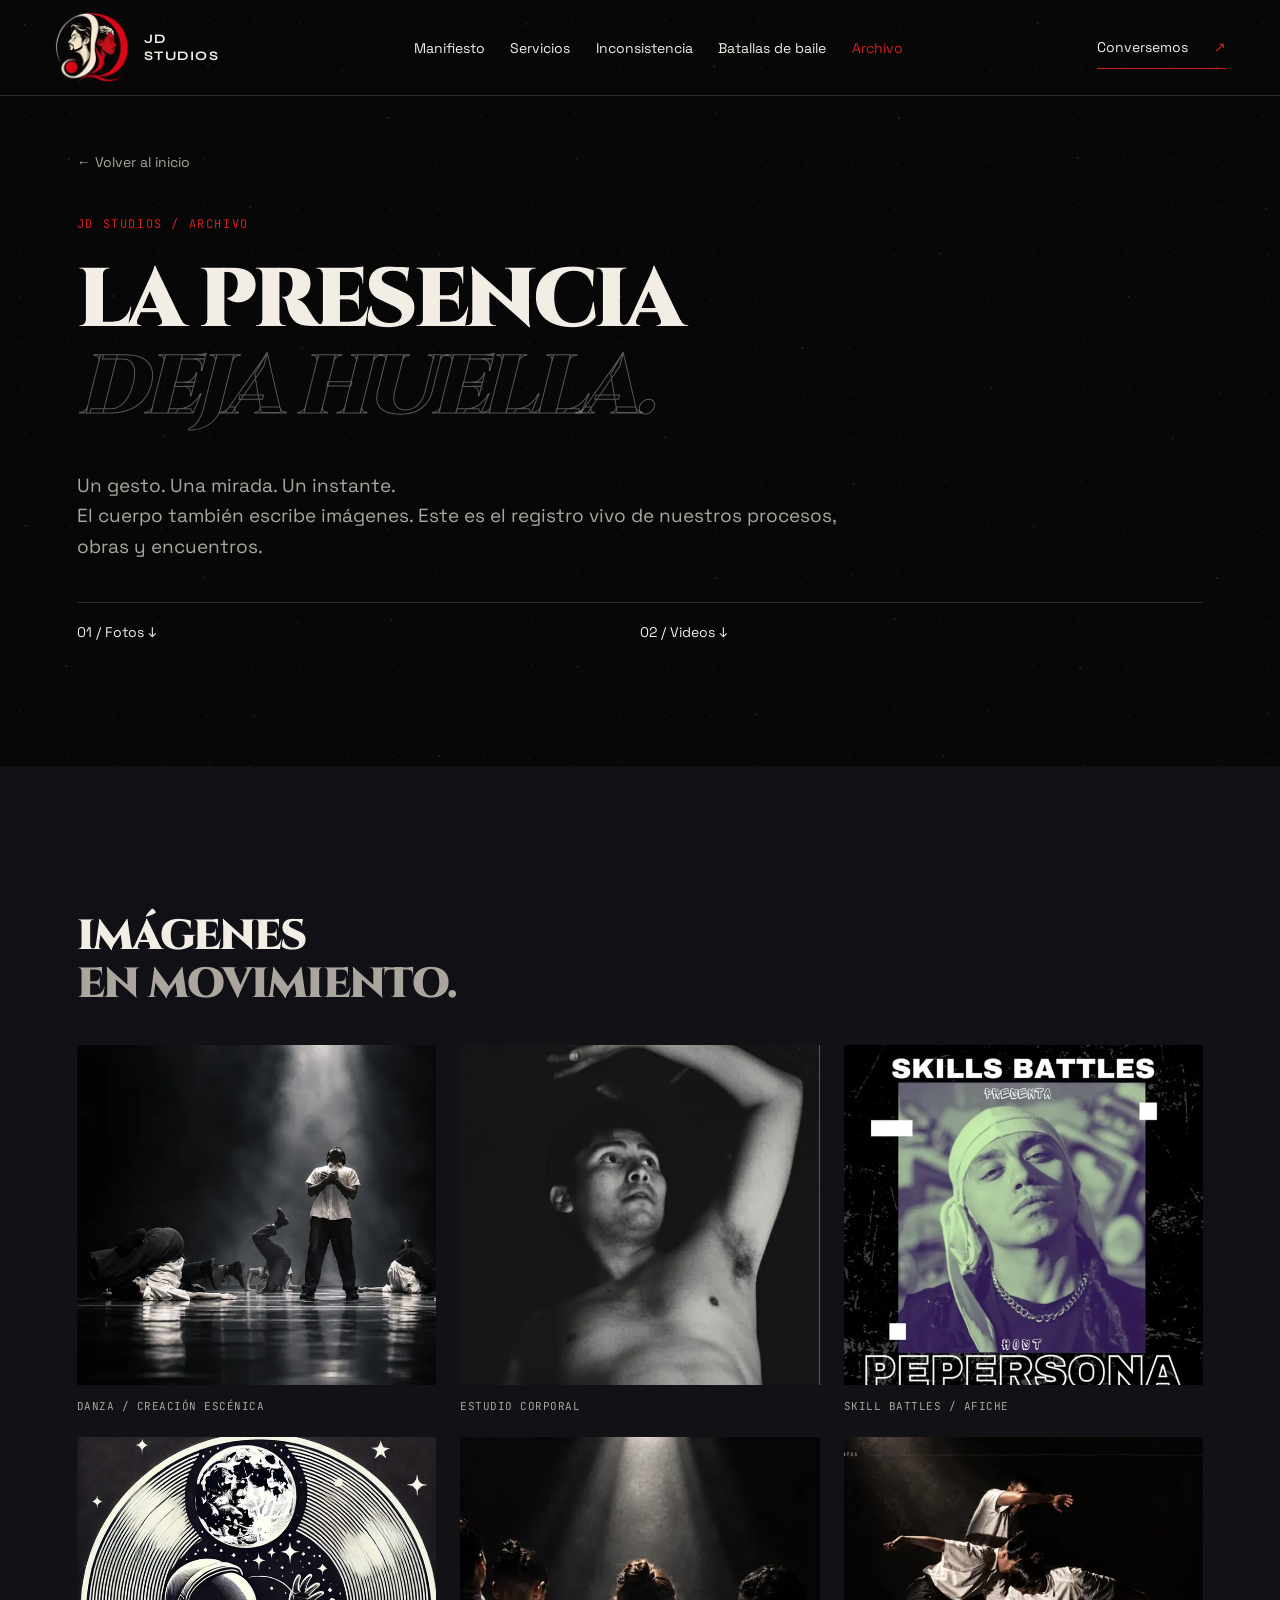
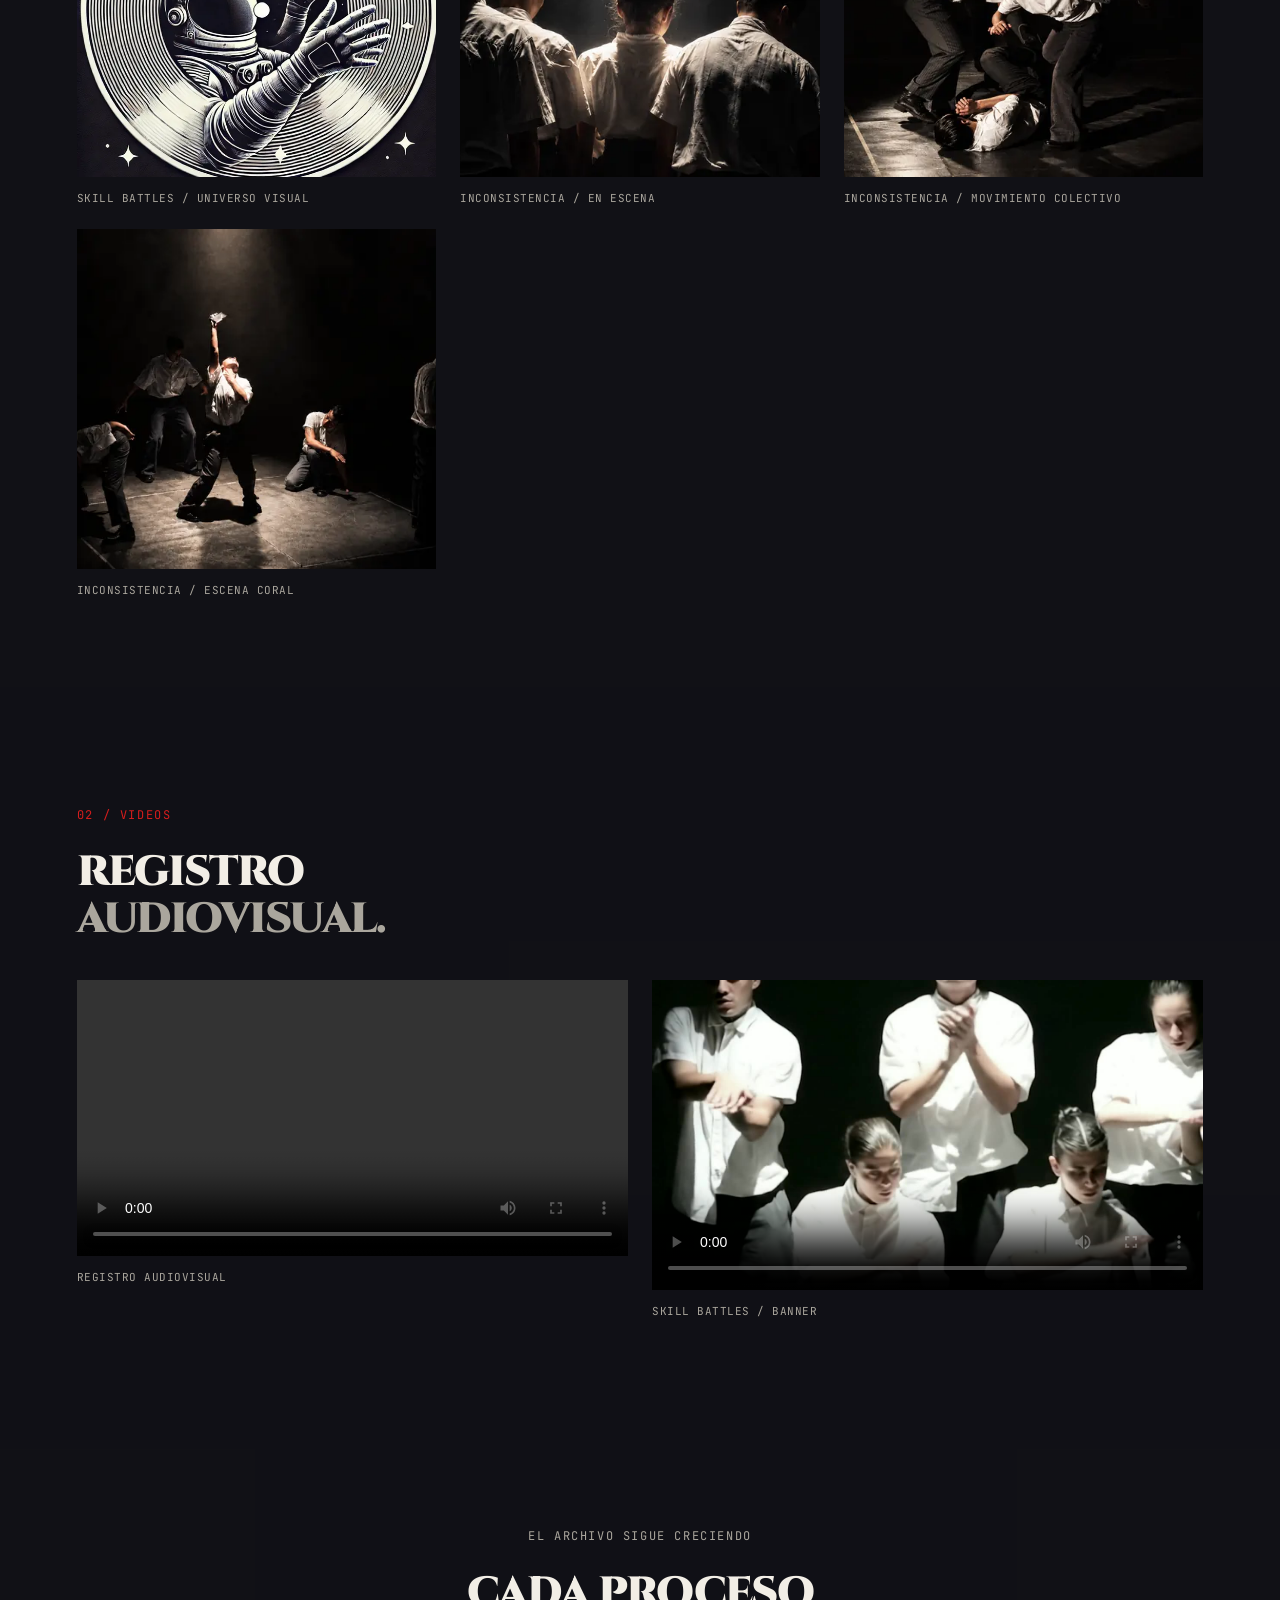
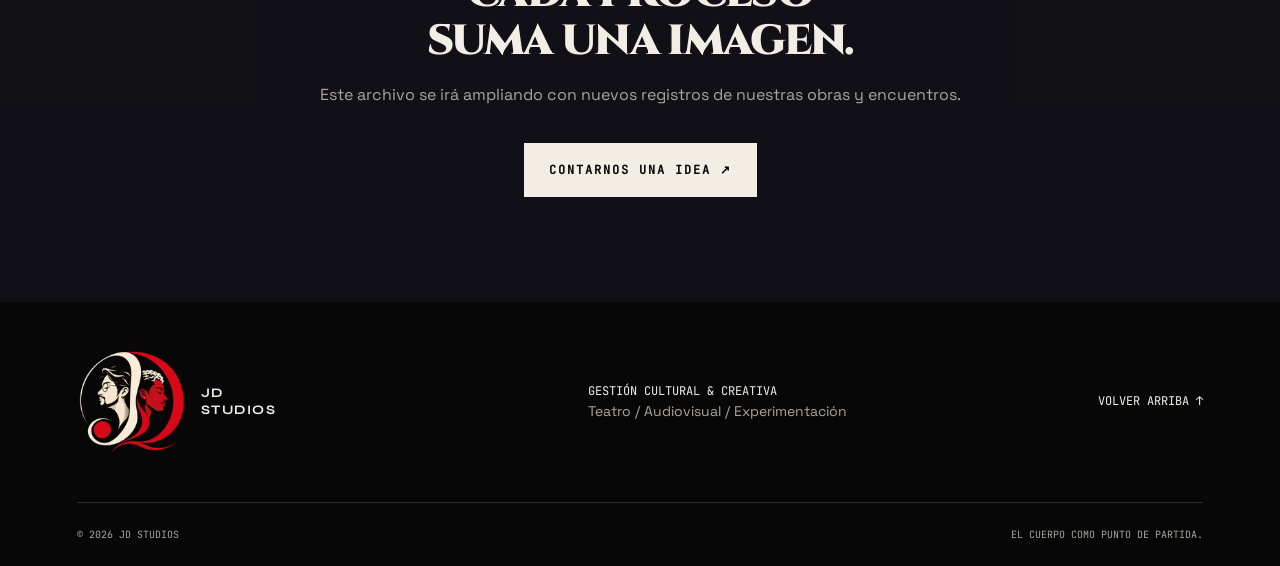
==== commit 23a2f0b9: "Optimize images: WebP timeline/recap covers, recompress moon and logo, lazy-load footer logo Co-Auth" ====
--- a/archivo.html
+++ b/archivo.html
@@ -1,3 +1,3 @@
 <!doctype html>
 <html lang="es"><head><meta charset="utf-8"><meta name="viewport" content="width=device-width,initial-scale=1"><title>Archivo — JD Studios</title><meta name="description" content="Archivo vivo de JD Studios: fotografías y videos de nuestros procesos creativos, obras y encuentros."><link rel="icon" type="image/png" href="assets/opt/favicon-64.png"><link rel="preload" href="assets/fonts/space-grotesk.woff2" as="font" type="font/woff2" crossorigin><link rel="preload" href="assets/fonts/cinzel.woff2" as="font" type="font/woff2" crossorigin><link rel="preload" href="assets/fonts/jetbrains-mono.woff2" as="font" type="font/woff2" crossorigin><link rel="stylesheet" href="style.css?v=about-width"><style>.archive-page-grid{display:grid;grid-template-columns:repeat(3,minmax(0,1fr));gap:24px;margin-top:36px}.archive-page-grid.video-grid{grid-template-columns:repeat(2,minmax(0,1fr))}.archive-page-grid figure{margin:0;min-width:0}.archive-page-grid img,.archive-page-grid video{display:block;width:100%;height:340px;object-fit:cover;object-position:center}.archive-page-grid .video-grid img,.archive-page-grid video{height:auto}.archive-page-grid video{height:auto;background:#000}.archive-page-grid figcaption{font:11px 'JetBrains Mono',monospace;color:var(--muted);padding-top:14px;letter-spacing:.5px}@media(max-width:800px){.archive-page-grid{grid-template-columns:repeat(2,minmax(0,1fr))}}@media(max-width:600px){.archive-page-grid,.archive-page-grid.video-grid{grid-template-columns:1fr}}</style></head>
-<body><a class="skip" href="#principal">Saltar al contenido</a><header><a class="brand" href="index.html" aria-label="JD Studios, inicio"><span class="logo-frame"><img decoding="async" width="320" height="320" src="assets/opt/logo-320.webp" srcset="assets/opt/logo-160.webp 160w, assets/opt/logo-320.webp 320w" sizes="146px" alt="Logo de JD Studios"></span><span>JD<br>STUDIOS</span></a><nav aria-label="Navegación principal"><a href="manifiesto.html">Manifiesto</a><a href="servicios.html">Servicios</a><a href="inconsistencia.html">Inconsistencia</a><a href="bailes-skillbattles.html">Batallas de baile</a><a href="archivo.html" aria-current="page">Archivo</a></nav><a class="header-contact" href="index.html#contacto">Conversemos <span>↗</span></a></header><main id="principal"><section class="service-intro section"><a class="back-link" href="index.html">← Volver al inicio</a><p class="section-label">JD STUDIOS / ARCHIVO</p><h1>La presencia<br><span class="outline">deja huella.</span></h1><p>Un gesto. Una mirada. Un instante.<br>El cuerpo también escribe imágenes. Este es el registro vivo de nuestros procesos, obras y encuentros.</p><nav class="service-index" aria-label="Explorar archivo"><a href="#fotos">01 / Fotos ↓</a><a href="#videos">02 / Videos ↓</a></nav></section><section class="battle-gallery section" id="fotos"><p class="section-label">01 / FOTOS</p><h2>Imágenes<br><em>en movimiento.</em></h2><div class="archive-page-grid"><figure><img decoding="async" width="1536" height="1024" src="assets/opt/baile-dani-1536.webp" srcset="assets/opt/baile-dani-800.webp 800w, assets/opt/baile-dani-1536.webp 1536w" sizes="(max-width:600px) 92vw, (max-width:800px) 46vw, 30vw" alt="Intérpretes de danza en un escenario oscuro bajo un haz de luz" loading="lazy"><figcaption>DANZA / CREACIÓN ESCÉNICA</figcaption></figure><figure><img decoding="async" width="1013" height="1280" src="assets/opt/cuerpo-1013.webp" srcset="assets/opt/cuerpo-700.webp 700w, assets/opt/cuerpo-1013.webp 1013w" sizes="(max-width:600px) 92vw, (max-width:800px) 46vw, 30vw" alt="Estudio corporal en blanco y negro: gesto del brazo, mirada y torso" loading="lazy"><figcaption>ESTUDIO CORPORAL</figcaption></figure><figure><img decoding="async" width="931" height="978" src="assets/opt/poster-931.webp" srcset="assets/opt/poster-600.webp 600w, assets/opt/poster-931.webp 931w" sizes="(max-width:600px) 92vw, (max-width:800px) 46vw, 30vw" alt="Afiche de Skill Battles con una artista invitada" loading="lazy"><figcaption>SKILL BATTLES / AFICHE</figcaption></figure><figure><img decoding="async" width="1200" height="1182" src="assets/opt/moon-1200.webp" srcset="assets/opt/moon-700.webp 700w, assets/opt/moon-1200.webp 1200w" sizes="(max-width:600px) 92vw, (max-width:800px) 46vw, 30vw" alt="Universo visual de Skill Battles: astronauta y luna" loading="lazy"><figcaption>SKILL BATTLES / UNIVERSO VISUAL</figcaption></figure><figure><img decoding="async" width="1600" height="900" src="assets/opt/inconsistencia-1-1600.webp" srcset="assets/opt/inconsistencia-1-800.webp 800w, assets/opt/inconsistencia-1-1600.webp 1600w" sizes="(max-width:600px) 92vw, (max-width:800px) 46vw, 30vw" alt="Cuatro intérpretes de espaldas bajo un haz de luz en el escenario" loading="lazy"><figcaption>INCONSISTENCIA / EN ESCENA</figcaption></figure><figure><img decoding="async" width="1600" height="900" src="assets/opt/inconsistencia-2-1600.webp" srcset="assets/opt/inconsistencia-2-800.webp 800w, assets/opt/inconsistencia-2-1600.webp 1600w" sizes="(max-width:600px) 92vw, (max-width:800px) 46vw, 30vw" alt="Intérpretes de Inconsistencia en una composición de movimiento colectivo" loading="lazy"><figcaption>INCONSISTENCIA / MOVIMIENTO COLECTIVO</figcaption></figure><figure><img decoding="async" width="1600" height="900" src="assets/opt/inconsistencia-3-1600.webp" srcset="assets/opt/inconsistencia-3-800.webp 800w, assets/opt/inconsistencia-3-1600.webp 1600w" sizes="(max-width:600px) 92vw, (max-width:800px) 46vw, 30vw" alt="Escena coral de Inconsistencia con un intérprete alzando un teléfono hacia la luz" loading="lazy"><figcaption>INCONSISTENCIA / ESCENA CORAL</figcaption></figure></div></section><section class="battle-gallery section" id="videos"><p class="section-label">02 / VIDEOS</p><h2>Registro<br><em>audiovisual.</em></h2><div class="archive-page-grid video-grid"><figure><video controls playsinline preload="metadata" aria-label="Registro audiovisual de referencia"><source src="assets/registro.mp4" type="video/mp4">Tu navegador no permite reproducir este video. <a href="assets/registro.mp4">Abrir registro audiovisual</a>.</video><figcaption>REGISTRO AUDIOVISUAL</figcaption></figure><figure><video controls playsinline preload="metadata" poster="assets/skillsbattles-banner-poster.jpg" aria-label="Banner audiovisual de Skill Battles"><source src="assets/skillsbattles-banner.mp4" type="video/mp4">Tu navegador no permite reproducir este video. <a href="assets/skillsbattles-banner.mp4">Abrir video de Skill Battles</a>.</video><figcaption>SKILL BATTLES / BANNER</figcaption></figure></div></section><section class="service-closing section"><p class="section-label">EL ARCHIVO SIGUE CRECIENDO</p><h2>Cada proceso<br>suma una imagen.</h2><p>Este archivo se irá ampliando con nuevos registros de nuestras obras y encuentros.</p><a class="button" href="index.html#contacto">Contarnos una idea ↗</a></section></main><footer><a class="brand" href="index.html"><span class="logo-frame"><img decoding="async" width="320" height="320" src="assets/opt/logo-320.webp" srcset="assets/opt/logo-160.webp 160w, assets/opt/logo-320.webp 320w" sizes="146px" alt="Logo de JD Studios"></span><span>JD<br>STUDIOS</span></a><p>GESTIÓN CULTURAL & CREATIVA<br><span>Teatro / Audiovisual / Experimentación</span></p><a href="index.html">VOLVER ARRIBA ↑</a><div class="footer-bottom"><span>© 2026 JD STUDIOS</span><span>EL CUERPO COMO PUNTO DE PARTIDA.</span></div></footer><script src="motion.js?v=calm"></script><script src="bg.js?v=perf1"></script></body></html>
+<body><a class="skip" href="#principal">Saltar al contenido</a><header><a class="brand" href="index.html" aria-label="JD Studios, inicio"><span class="logo-frame"><img decoding="async" width="320" height="320" src="assets/opt/logo-320.webp" srcset="assets/opt/logo-160.webp 160w, assets/opt/logo-320.webp 320w" sizes="146px" alt="Logo de JD Studios" loading="lazy"></span><span>JD<br>STUDIOS</span></a><nav aria-label="Navegación principal"><a href="manifiesto.html">Manifiesto</a><a href="servicios.html">Servicios</a><a href="inconsistencia.html">Inconsistencia</a><a href="bailes-skillbattles.html">Batallas de baile</a><a href="archivo.html" aria-current="page">Archivo</a></nav><a class="header-contact" href="index.html#contacto">Conversemos <span>↗</span></a></header><main id="principal"><section class="service-intro section"><a class="back-link" href="index.html">← Volver al inicio</a><p class="section-label">JD STUDIOS / ARCHIVO</p><h1>La presencia<br><span class="outline">deja huella.</span></h1><p>Un gesto. Una mirada. Un instante.<br>El cuerpo también escribe imágenes. Este es el registro vivo de nuestros procesos, obras y encuentros.</p><nav class="service-index" aria-label="Explorar archivo"><a href="#fotos">01 / Fotos ↓</a><a href="#videos">02 / Videos ↓</a></nav></section><section class="battle-gallery section" id="fotos"><p class="section-label">01 / FOTOS</p><h2>Imágenes<br><em>en movimiento.</em></h2><div class="archive-page-grid"><figure><img decoding="async" width="1536" height="1024" src="assets/opt/baile-dani-1536.webp" srcset="assets/opt/baile-dani-800.webp 800w, assets/opt/baile-dani-1536.webp 1536w" sizes="(max-width:600px) 92vw, (max-width:800px) 46vw, 30vw" alt="Intérpretes de danza en un escenario oscuro bajo un haz de luz" loading="lazy"><figcaption>DANZA / CREACIÓN ESCÉNICA</figcaption></figure><figure><img decoding="async" width="1013" height="1280" src="assets/opt/cuerpo-1013.webp" srcset="assets/opt/cuerpo-700.webp 700w, assets/opt/cuerpo-1013.webp 1013w" sizes="(max-width:600px) 92vw, (max-width:800px) 46vw, 30vw" alt="Estudio corporal en blanco y negro: gesto del brazo, mirada y torso" loading="lazy"><figcaption>ESTUDIO CORPORAL</figcaption></figure><figure><img decoding="async" width="931" height="978" src="assets/opt/poster-931.webp" srcset="assets/opt/poster-600.webp 600w, assets/opt/poster-931.webp 931w" sizes="(max-width:600px) 92vw, (max-width:800px) 46vw, 30vw" alt="Afiche de Skill Battles con una artista invitada" loading="lazy"><figcaption>SKILL BATTLES / AFICHE</figcaption></figure><figure><img decoding="async" width="1200" height="1182" src="assets/opt/moon-1200.webp" srcset="assets/opt/moon-700.webp 700w, assets/opt/moon-1200.webp 1200w" sizes="(max-width:600px) 92vw, (max-width:800px) 46vw, 30vw" alt="Universo visual de Skill Battles: astronauta y luna" loading="lazy"><figcaption>SKILL BATTLES / UNIVERSO VISUAL</figcaption></figure><figure><img decoding="async" width="1600" height="900" src="assets/opt/inconsistencia-1-1600.webp" srcset="assets/opt/inconsistencia-1-800.webp 800w, assets/opt/inconsistencia-1-1600.webp 1600w" sizes="(max-width:600px) 92vw, (max-width:800px) 46vw, 30vw" alt="Cuatro intérpretes de espaldas bajo un haz de luz en el escenario" loading="lazy"><figcaption>INCONSISTENCIA / EN ESCENA</figcaption></figure><figure><img decoding="async" width="1600" height="900" src="assets/opt/inconsistencia-2-1600.webp" srcset="assets/opt/inconsistencia-2-800.webp 800w, assets/opt/inconsistencia-2-1600.webp 1600w" sizes="(max-width:600px) 92vw, (max-width:800px) 46vw, 30vw" alt="Intérpretes de Inconsistencia en una composición de movimiento colectivo" loading="lazy"><figcaption>INCONSISTENCIA / MOVIMIENTO COLECTIVO</figcaption></figure><figure><img decoding="async" width="1600" height="900" src="assets/opt/inconsistencia-3-1600.webp" srcset="assets/opt/inconsistencia-3-800.webp 800w, assets/opt/inconsistencia-3-1600.webp 1600w" sizes="(max-width:600px) 92vw, (max-width:800px) 46vw, 30vw" alt="Escena coral de Inconsistencia con un intérprete alzando un teléfono hacia la luz" loading="lazy"><figcaption>INCONSISTENCIA / ESCENA CORAL</figcaption></figure></div></section><section class="battle-gallery section" id="videos"><p class="section-label">02 / VIDEOS</p><h2>Registro<br><em>audiovisual.</em></h2><div class="archive-page-grid video-grid"><figure><video controls playsinline preload="metadata" aria-label="Registro audiovisual de referencia"><source src="assets/registro.mp4" type="video/mp4">Tu navegador no permite reproducir este video. <a href="assets/registro.mp4">Abrir registro audiovisual</a>.</video><figcaption>REGISTRO AUDIOVISUAL</figcaption></figure><figure><video controls playsinline preload="metadata" poster="assets/skillsbattles-banner-poster.jpg" aria-label="Banner audiovisual de Skill Battles"><source src="assets/skillsbattles-banner.mp4" type="video/mp4">Tu navegador no permite reproducir este video. <a href="assets/skillsbattles-banner.mp4">Abrir video de Skill Battles</a>.</video><figcaption>SKILL BATTLES / BANNER</figcaption></figure></div></section><section class="service-closing section"><p class="section-label">EL ARCHIVO SIGUE CRECIENDO</p><h2>Cada proceso<br>suma una imagen.</h2><p>Este archivo se irá ampliando con nuevos registros de nuestras obras y encuentros.</p><a class="button" href="index.html#contacto">Contarnos una idea ↗</a></section></main><footer><a class="brand" href="index.html"><span class="logo-frame"><img decoding="async" width="320" height="320" src="assets/opt/logo-320.webp" srcset="assets/opt/logo-160.webp 160w, assets/opt/logo-320.webp 320w" sizes="146px" alt="Logo de JD Studios"></span><span>JD<br>STUDIOS</span></a><p>GESTIÓN CULTURAL & CREATIVA<br><span>Teatro / Audiovisual / Experimentación</span></p><a href="index.html">VOLVER ARRIBA ↑</a><div class="footer-bottom"><span>© 2026 JD STUDIOS</span><span>EL CUERPO COMO PUNTO DE PARTIDA.</span></div></footer><script src="motion.js?v=calm"></script><script src="bg.js?v=perf1"></script></body></html>
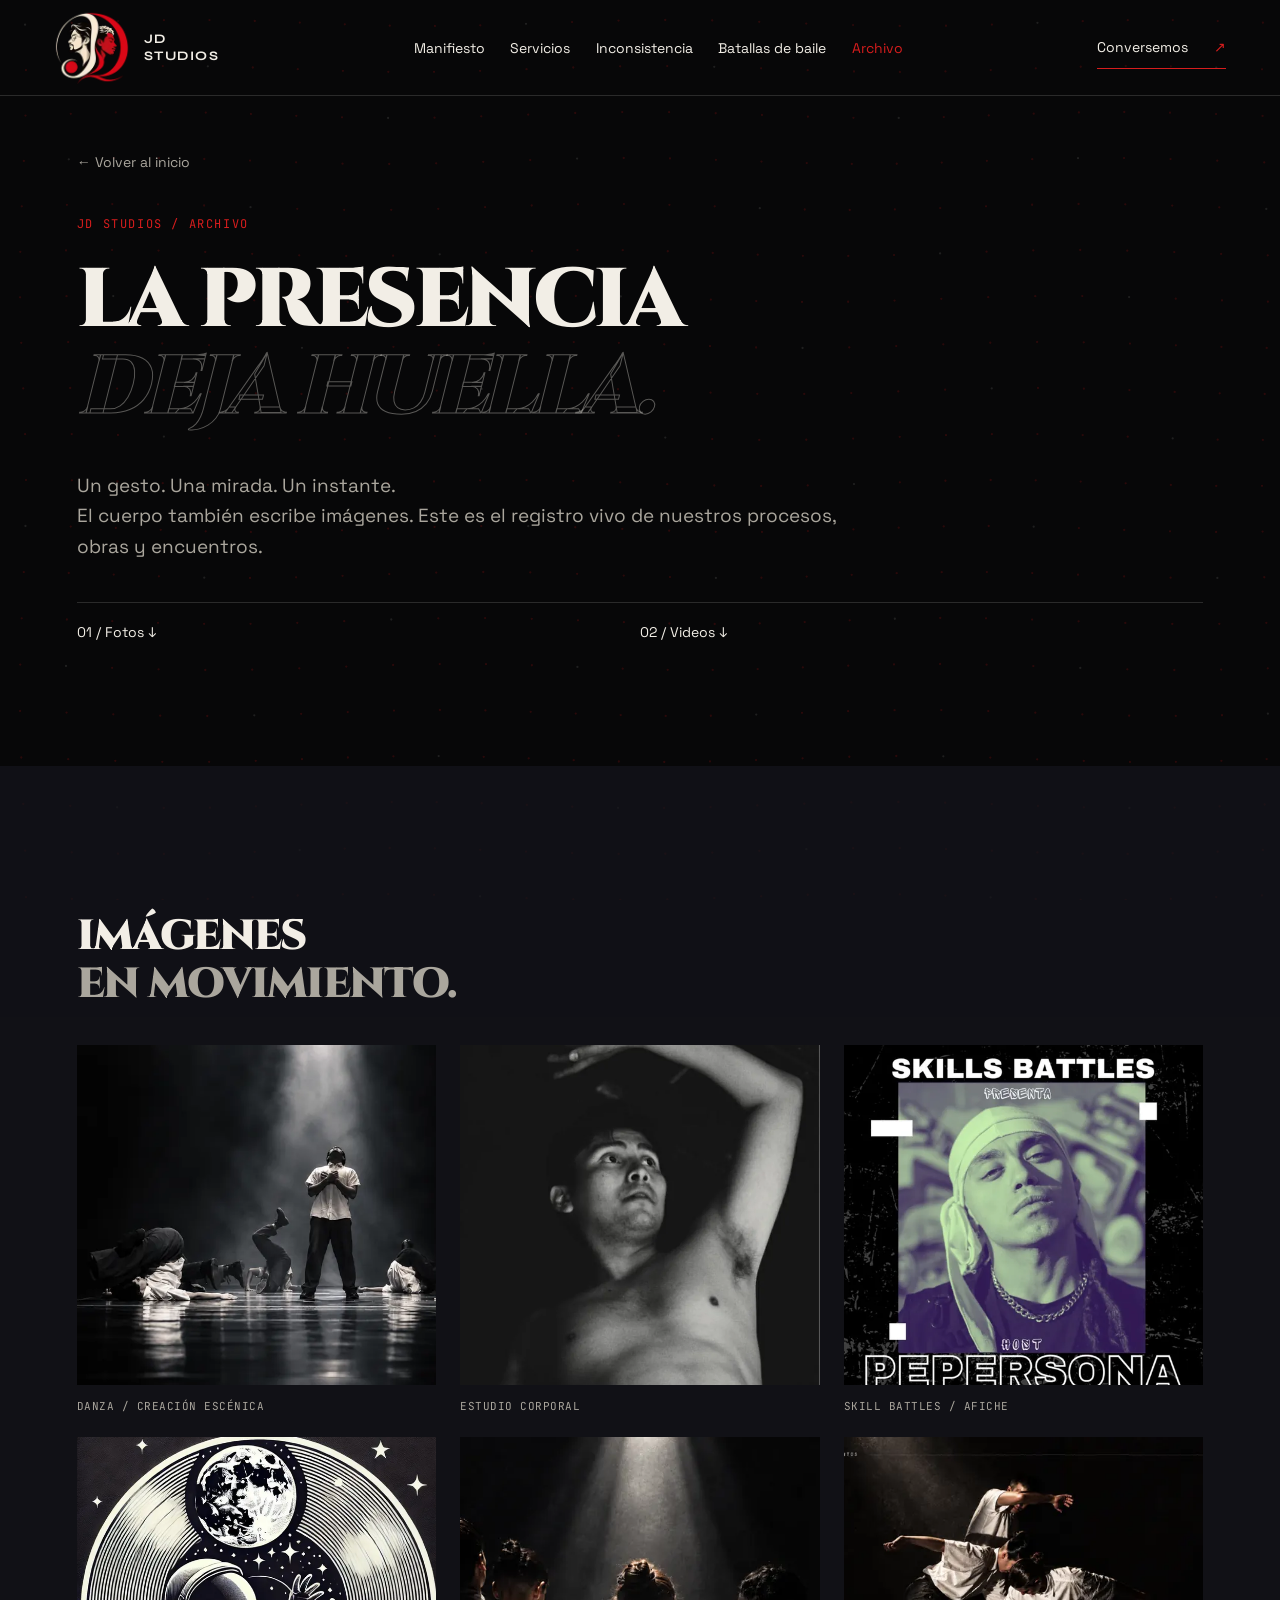
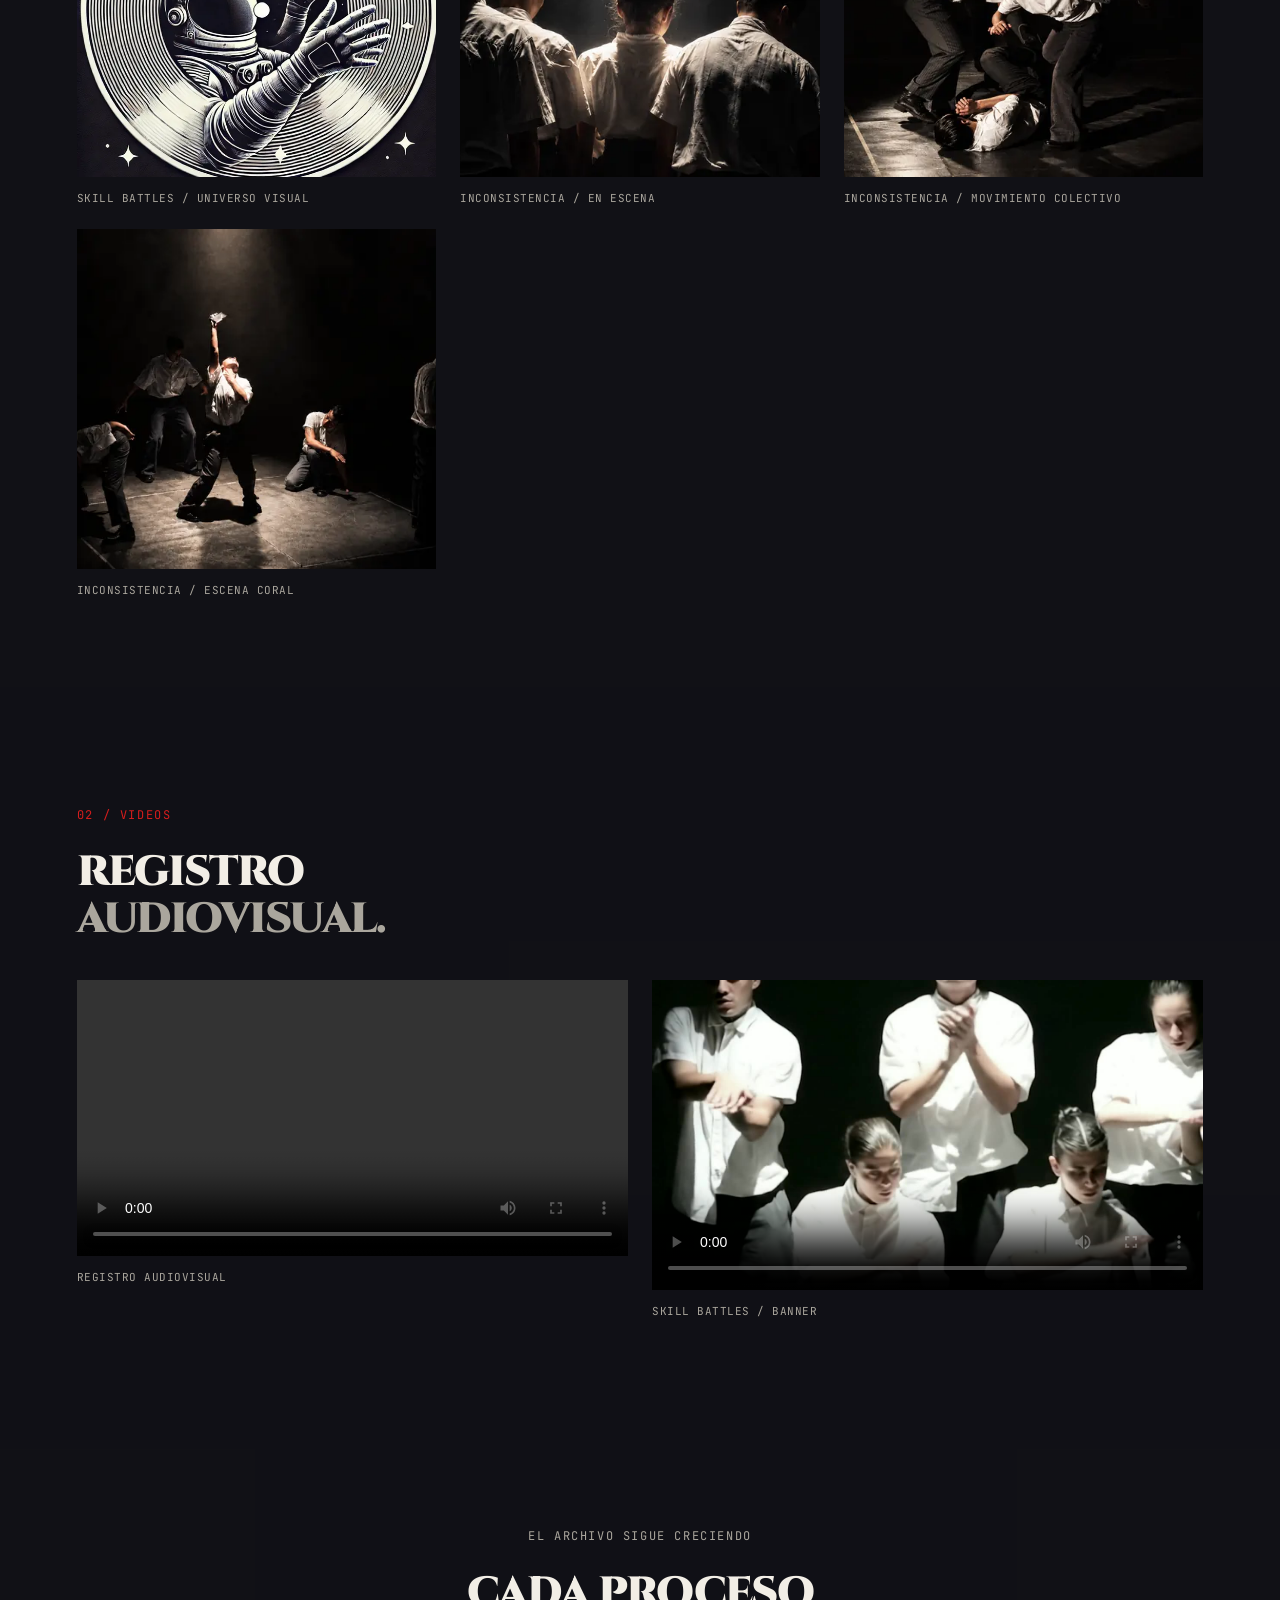
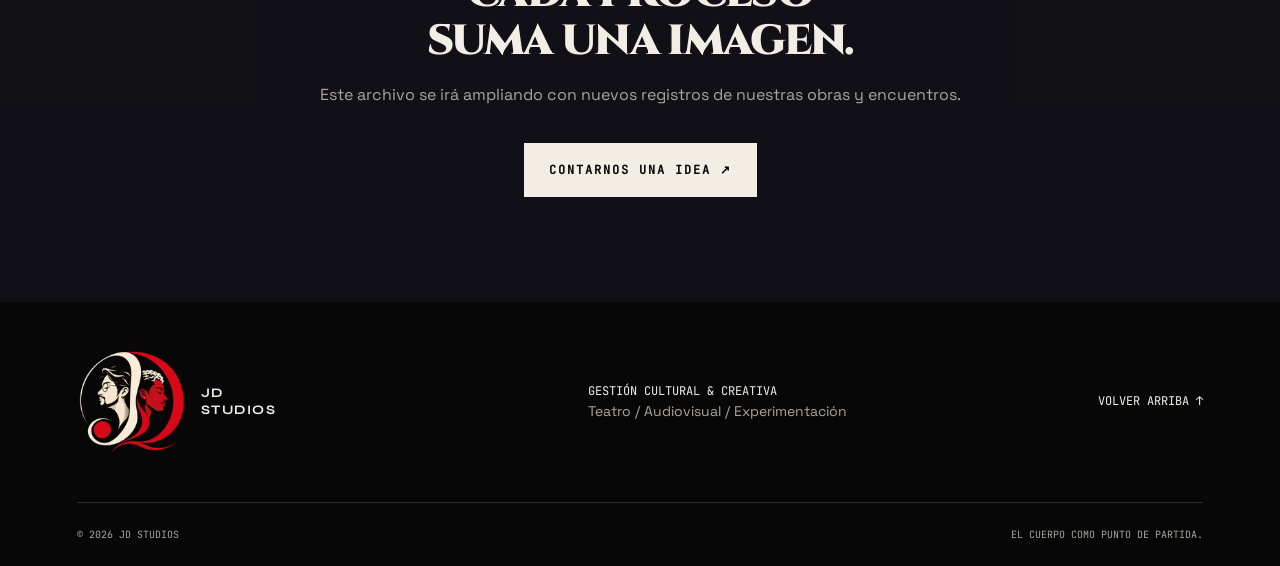
==== commit bae639e9: "Add Inconsistencia duration below gallery Co-Authored-By: Claude Opus 5.5 <noreply@anthropic.com>" ====
--- a/archivo.html
+++ b/archivo.html
@@ -1,3 +1,3 @@
 <!doctype html>
-<html lang="es"><head><meta charset="utf-8"><meta name="viewport" content="width=device-width,initial-scale=1"><title>Archivo — JD Studios</title><meta name="description" content="Archivo vivo de JD Studios: fotografías y videos de nuestros procesos creativos, obras y encuentros."><link rel="icon" type="image/png" href="assets/opt/favicon-64.png"><link rel="preload" href="assets/fonts/space-grotesk.woff2" as="font" type="font/woff2" crossorigin><link rel="preload" href="assets/fonts/cinzel.woff2" as="font" type="font/woff2" crossorigin><link rel="preload" href="assets/fonts/jetbrains-mono.woff2" as="font" type="font/woff2" crossorigin><link rel="stylesheet" href="style.css?v=about-width"><style>.archive-page-grid{display:grid;grid-template-columns:repeat(3,minmax(0,1fr));gap:24px;margin-top:36px}.archive-page-grid.video-grid{grid-template-columns:repeat(2,minmax(0,1fr))}.archive-page-grid figure{margin:0;min-width:0}.archive-page-grid img,.archive-page-grid video{display:block;width:100%;height:340px;object-fit:cover;object-position:center}.archive-page-grid .video-grid img,.archive-page-grid video{height:auto}.archive-page-grid video{height:auto;background:#000}.archive-page-grid figcaption{font:11px 'JetBrains Mono',monospace;color:var(--muted);padding-top:14px;letter-spacing:.5px}@media(max-width:800px){.archive-page-grid{grid-template-columns:repeat(2,minmax(0,1fr))}}@media(max-width:600px){.archive-page-grid,.archive-page-grid.video-grid{grid-template-columns:1fr}}</style></head>
+<html lang="es"><head><meta charset="utf-8"><meta name="viewport" content="width=device-width,initial-scale=1"><title>Archivo — JD Studios</title><meta name="description" content="Archivo vivo de JD Studios: fotografías y videos de nuestros procesos creativos, obras y encuentros."><link rel="icon" type="image/png" href="assets/opt/favicon-64.png"><link rel="preload" href="assets/fonts/space-grotesk.woff2" as="font" type="font/woff2" crossorigin><link rel="preload" href="assets/fonts/cinzel.woff2" as="font" type="font/woff2" crossorigin><link rel="preload" href="assets/fonts/jetbrains-mono.woff2" as="font" type="font/woff2" crossorigin><link rel="stylesheet" href="style.css?v=duration"><style>.archive-page-grid{display:grid;grid-template-columns:repeat(3,minmax(0,1fr));gap:24px;margin-top:36px}.archive-page-grid.video-grid{grid-template-columns:repeat(2,minmax(0,1fr))}.archive-page-grid figure{margin:0;min-width:0}.archive-page-grid img,.archive-page-grid video{display:block;width:100%;height:340px;object-fit:cover;object-position:center}.archive-page-grid .video-grid img,.archive-page-grid video{height:auto}.archive-page-grid video{height:auto;background:#000}.archive-page-grid figcaption{font:11px 'JetBrains Mono',monospace;color:var(--muted);padding-top:14px;letter-spacing:.5px}@media(max-width:800px){.archive-page-grid{grid-template-columns:repeat(2,minmax(0,1fr))}}@media(max-width:600px){.archive-page-grid,.archive-page-grid.video-grid{grid-template-columns:1fr}}</style></head>
 <body><a class="skip" href="#principal">Saltar al contenido</a><header><a class="brand" href="index.html" aria-label="JD Studios, inicio"><span class="logo-frame"><img decoding="async" width="320" height="320" src="assets/opt/logo-320.webp" srcset="assets/opt/logo-160.webp 160w, assets/opt/logo-320.webp 320w" sizes="146px" alt="Logo de JD Studios" loading="lazy"></span><span>JD<br>STUDIOS</span></a><nav aria-label="Navegación principal"><a href="manifiesto.html">Manifiesto</a><a href="servicios.html">Servicios</a><a href="inconsistencia.html">Inconsistencia</a><a href="bailes-skillbattles.html">Batallas de baile</a><a href="archivo.html" aria-current="page">Archivo</a></nav><a class="header-contact" href="index.html#contacto">Conversemos <span>↗</span></a></header><main id="principal"><section class="service-intro section"><a class="back-link" href="index.html">← Volver al inicio</a><p class="section-label">JD STUDIOS / ARCHIVO</p><h1>La presencia<br><span class="outline">deja huella.</span></h1><p>Un gesto. Una mirada. Un instante.<br>El cuerpo también escribe imágenes. Este es el registro vivo de nuestros procesos, obras y encuentros.</p><nav class="service-index" aria-label="Explorar archivo"><a href="#fotos">01 / Fotos ↓</a><a href="#videos">02 / Videos ↓</a></nav></section><section class="battle-gallery section" id="fotos"><p class="section-label">01 / FOTOS</p><h2>Imágenes<br><em>en movimiento.</em></h2><div class="archive-page-grid"><figure><img decoding="async" width="1536" height="1024" src="assets/opt/baile-dani-1536.webp" srcset="assets/opt/baile-dani-800.webp 800w, assets/opt/baile-dani-1536.webp 1536w" sizes="(max-width:600px) 92vw, (max-width:800px) 46vw, 30vw" alt="Intérpretes de danza en un escenario oscuro bajo un haz de luz" loading="lazy"><figcaption>DANZA / CREACIÓN ESCÉNICA</figcaption></figure><figure><img decoding="async" width="1013" height="1280" src="assets/opt/cuerpo-1013.webp" srcset="assets/opt/cuerpo-700.webp 700w, assets/opt/cuerpo-1013.webp 1013w" sizes="(max-width:600px) 92vw, (max-width:800px) 46vw, 30vw" alt="Estudio corporal en blanco y negro: gesto del brazo, mirada y torso" loading="lazy"><figcaption>ESTUDIO CORPORAL</figcaption></figure><figure><img decoding="async" width="931" height="978" src="assets/opt/poster-931.webp" srcset="assets/opt/poster-600.webp 600w, assets/opt/poster-931.webp 931w" sizes="(max-width:600px) 92vw, (max-width:800px) 46vw, 30vw" alt="Afiche de Skill Battles con una artista invitada" loading="lazy"><figcaption>SKILL BATTLES / AFICHE</figcaption></figure><figure><img decoding="async" width="1200" height="1182" src="assets/opt/moon-1200.webp" srcset="assets/opt/moon-700.webp 700w, assets/opt/moon-1200.webp 1200w" sizes="(max-width:600px) 92vw, (max-width:800px) 46vw, 30vw" alt="Universo visual de Skill Battles: astronauta y luna" loading="lazy"><figcaption>SKILL BATTLES / UNIVERSO VISUAL</figcaption></figure><figure><img decoding="async" width="1600" height="900" src="assets/opt/inconsistencia-1-1600.webp" srcset="assets/opt/inconsistencia-1-800.webp 800w, assets/opt/inconsistencia-1-1600.webp 1600w" sizes="(max-width:600px) 92vw, (max-width:800px) 46vw, 30vw" alt="Cuatro intérpretes de espaldas bajo un haz de luz en el escenario" loading="lazy"><figcaption>INCONSISTENCIA / EN ESCENA</figcaption></figure><figure><img decoding="async" width="1600" height="900" src="assets/opt/inconsistencia-2-1600.webp" srcset="assets/opt/inconsistencia-2-800.webp 800w, assets/opt/inconsistencia-2-1600.webp 1600w" sizes="(max-width:600px) 92vw, (max-width:800px) 46vw, 30vw" alt="Intérpretes de Inconsistencia en una composición de movimiento colectivo" loading="lazy"><figcaption>INCONSISTENCIA / MOVIMIENTO COLECTIVO</figcaption></figure><figure><img decoding="async" width="1600" height="900" src="assets/opt/inconsistencia-3-1600.webp" srcset="assets/opt/inconsistencia-3-800.webp 800w, assets/opt/inconsistencia-3-1600.webp 1600w" sizes="(max-width:600px) 92vw, (max-width:800px) 46vw, 30vw" alt="Escena coral de Inconsistencia con un intérprete alzando un teléfono hacia la luz" loading="lazy"><figcaption>INCONSISTENCIA / ESCENA CORAL</figcaption></figure></div></section><section class="battle-gallery section" id="videos"><p class="section-label">02 / VIDEOS</p><h2>Registro<br><em>audiovisual.</em></h2><div class="archive-page-grid video-grid"><figure><video controls playsinline preload="metadata" aria-label="Registro audiovisual de referencia"><source src="assets/registro.mp4" type="video/mp4">Tu navegador no permite reproducir este video. <a href="assets/registro.mp4">Abrir registro audiovisual</a>.</video><figcaption>REGISTRO AUDIOVISUAL</figcaption></figure><figure><video controls playsinline preload="metadata" poster="assets/skillsbattles-banner-poster.jpg" aria-label="Banner audiovisual de Skill Battles"><source src="assets/skillsbattles-banner.mp4" type="video/mp4">Tu navegador no permite reproducir este video. <a href="assets/skillsbattles-banner.mp4">Abrir video de Skill Battles</a>.</video><figcaption>SKILL BATTLES / BANNER</figcaption></figure></div></section><section class="service-closing section"><p class="section-label">EL ARCHIVO SIGUE CRECIENDO</p><h2>Cada proceso<br>suma una imagen.</h2><p>Este archivo se irá ampliando con nuevos registros de nuestras obras y encuentros.</p><a class="button" href="index.html#contacto">Contarnos una idea ↗</a></section></main><footer><a class="brand" href="index.html"><span class="logo-frame"><img decoding="async" width="320" height="320" src="assets/opt/logo-320.webp" srcset="assets/opt/logo-160.webp 160w, assets/opt/logo-320.webp 320w" sizes="146px" alt="Logo de JD Studios"></span><span>JD<br>STUDIOS</span></a><p>GESTIÓN CULTURAL & CREATIVA<br><span>Teatro / Audiovisual / Experimentación</span></p><a href="index.html">VOLVER ARRIBA ↑</a><div class="footer-bottom"><span>© 2026 JD STUDIOS</span><span>EL CUERPO COMO PUNTO DE PARTIDA.</span></div></footer><script src="motion.js?v=calm"></script><script src="bg.js?v=perf1"></script></body></html>
--- a/style.css
+++ b/style.css
@@ -159,3 +159,4 @@
 .about-photo{margin:4px 0 6px;max-width:420px;border:1px solid var(--line)}.about-photo img{display:block;width:100%;height:auto;filter:saturate(.9)}
 .about-photo img{aspect-ratio:4/5;object-fit:cover;object-position:50% 0}
 .about-person>p,.about-person>ul{max-width:820px}
+.inc-duration{margin-top:28px;font:13px/1.6 'JetBrains Mono',monospace;letter-spacing:1.5px;color:var(--muted)}.inc-duration span{color:var(--red)}
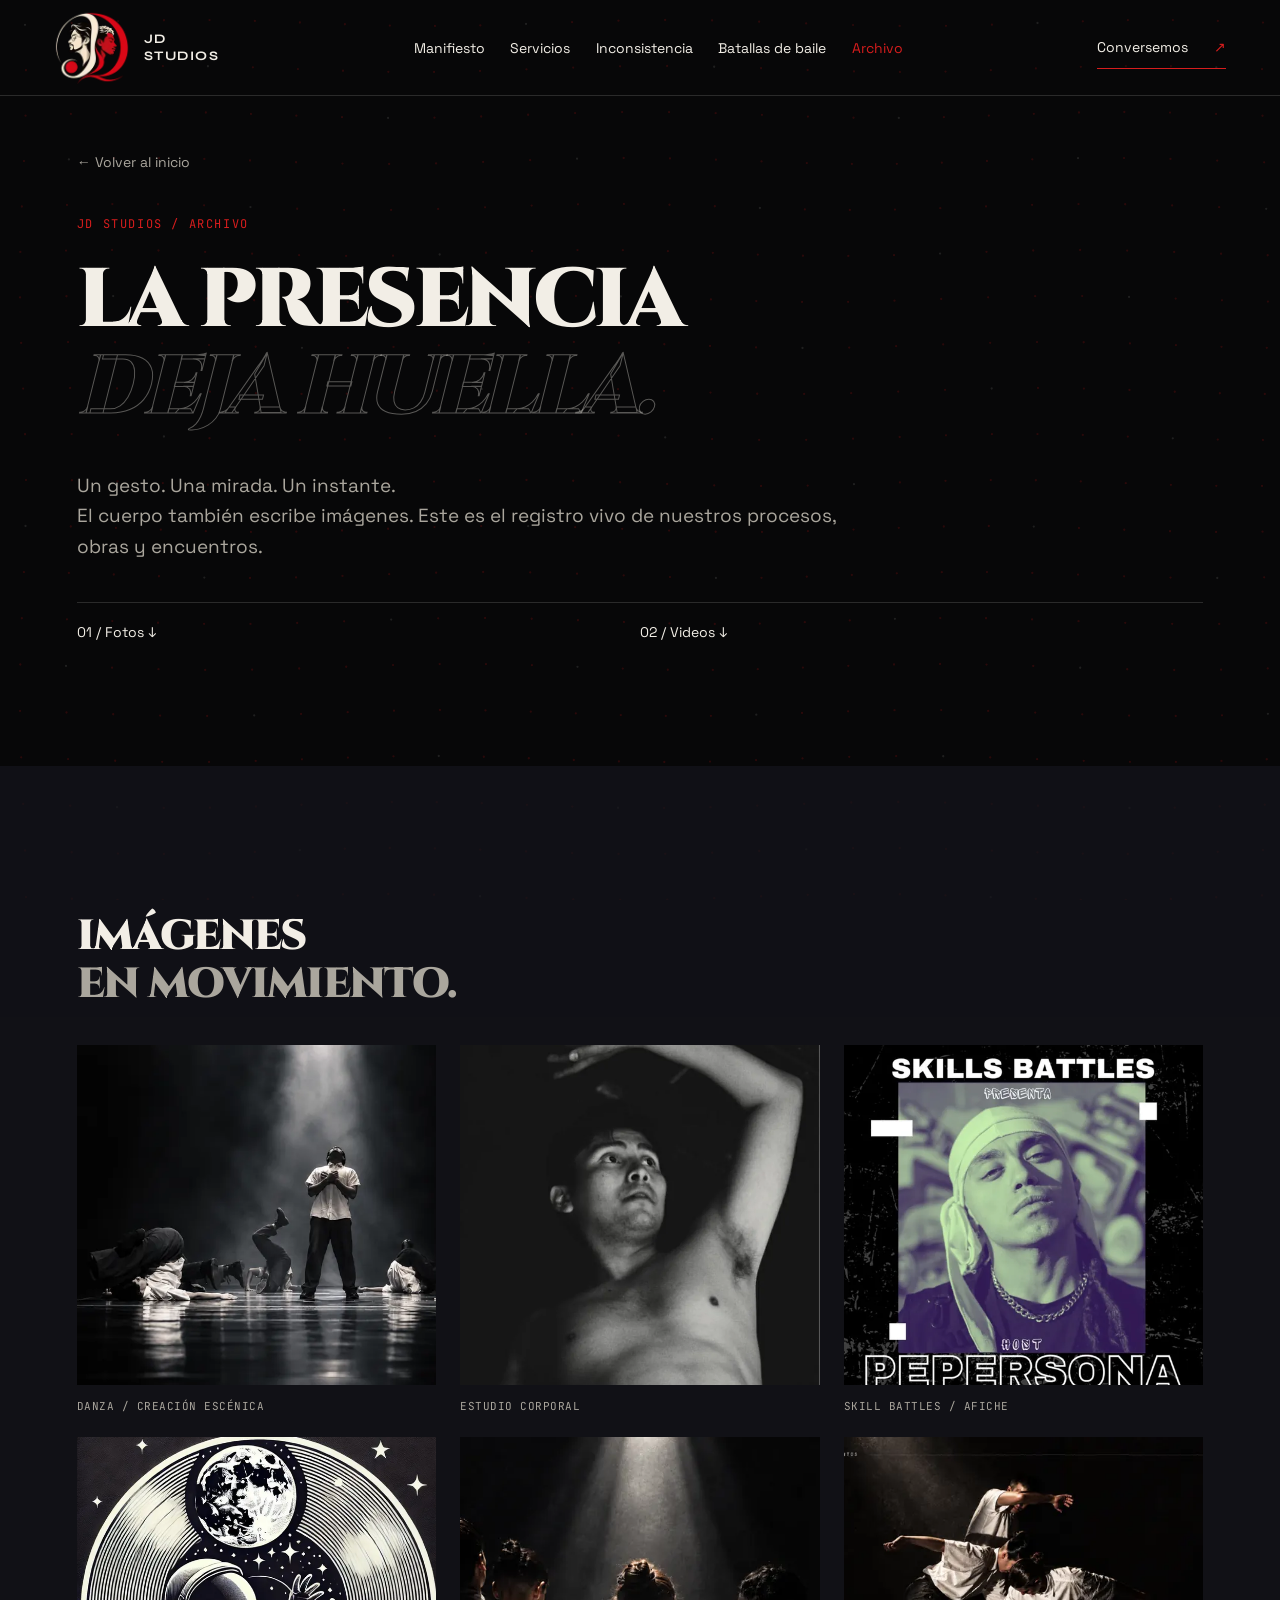
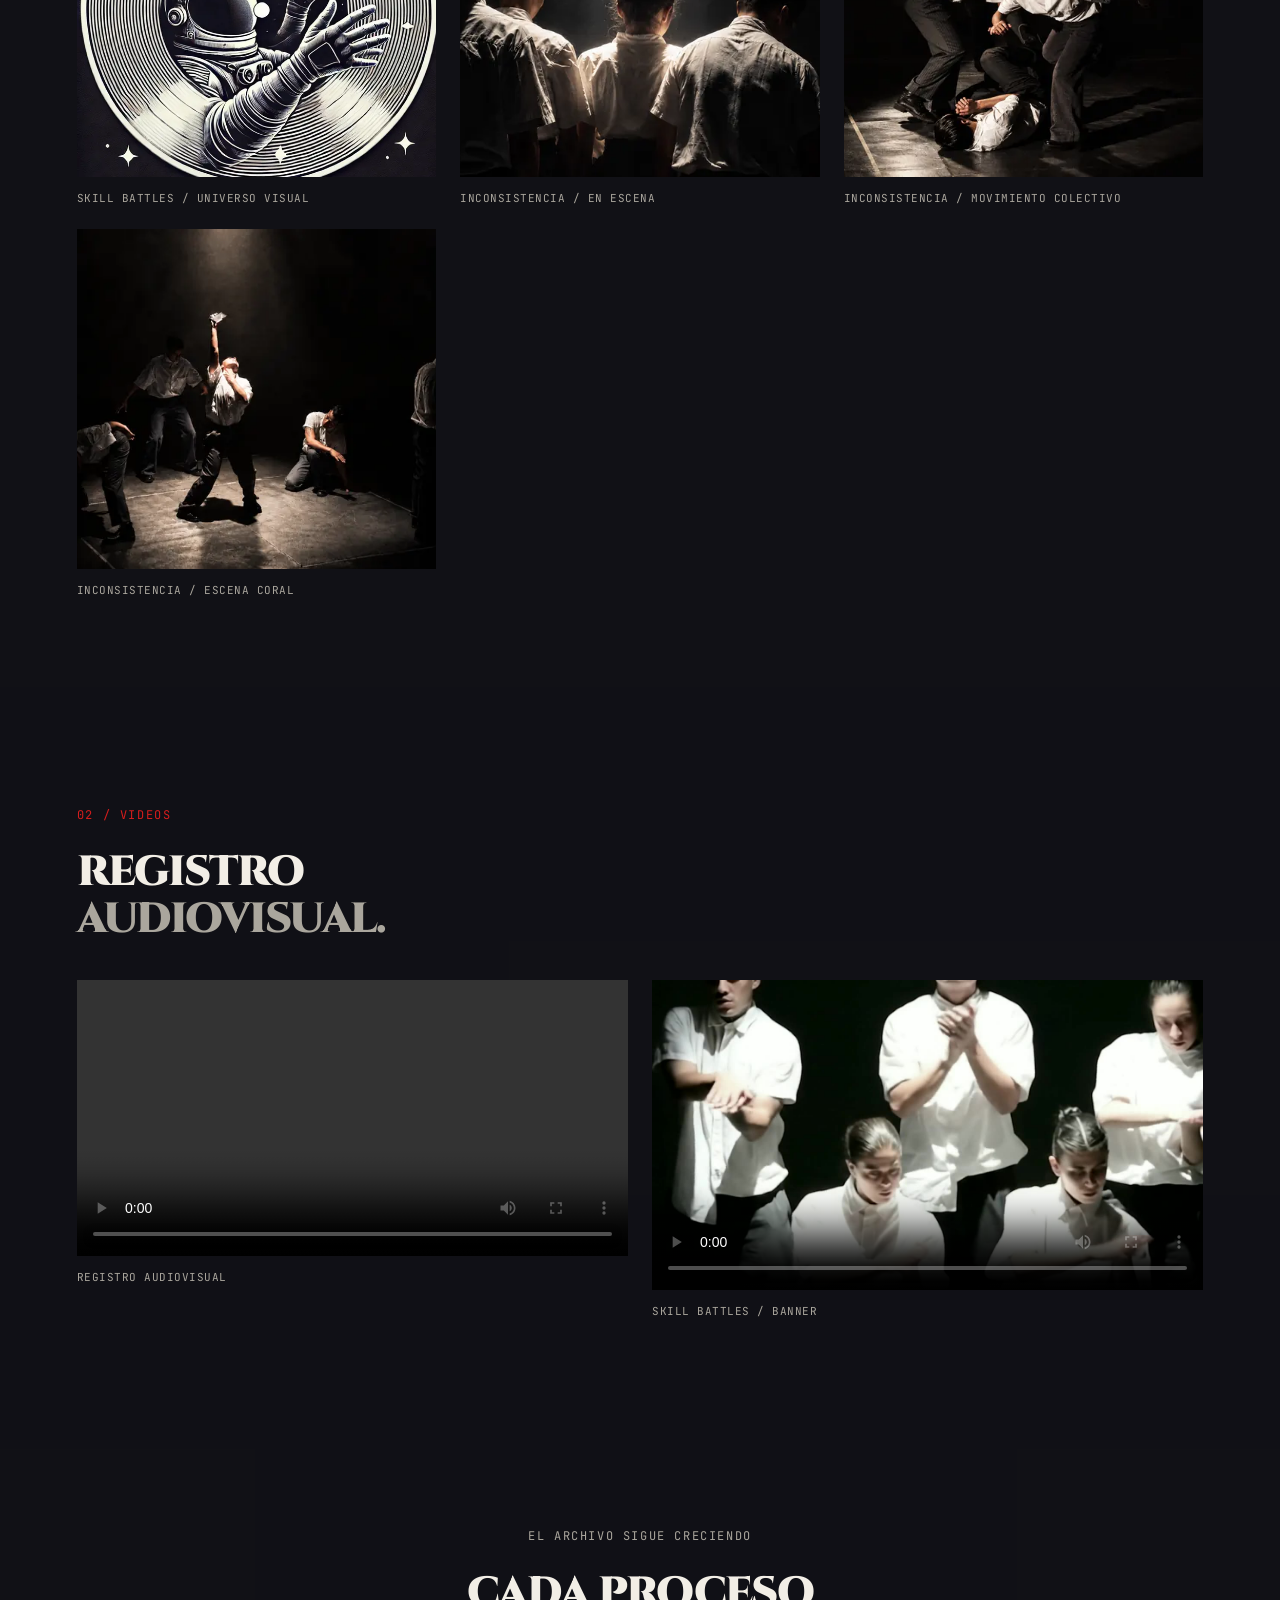
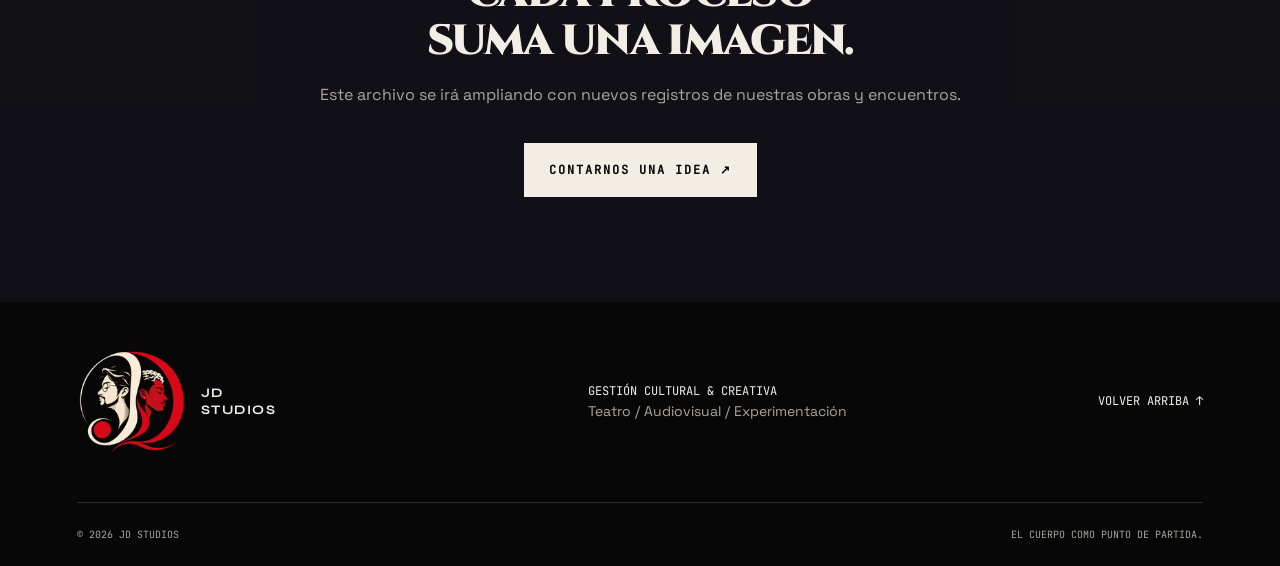
==== commit 57ef0232: "Expand Inconsistencia page from dossier; add looping Skill Battles video banner Co-Authored-By: Clau" ====
--- a/archivo.html
+++ b/archivo.html
@@ -1,3 +1,3 @@
 <!doctype html>
-<html lang="es"><head><meta charset="utf-8"><meta name="viewport" content="width=device-width,initial-scale=1"><title>Archivo — JD Studios</title><meta name="description" content="Archivo vivo de JD Studios: fotografías y videos de nuestros procesos creativos, obras y encuentros."><link rel="icon" type="image/png" href="assets/opt/favicon-64.png"><link rel="preload" href="assets/fonts/space-grotesk.woff2" as="font" type="font/woff2" crossorigin><link rel="preload" href="assets/fonts/cinzel.woff2" as="font" type="font/woff2" crossorigin><link rel="preload" href="assets/fonts/jetbrains-mono.woff2" as="font" type="font/woff2" crossorigin><link rel="stylesheet" href="style.css?v=duration"><style>.archive-page-grid{display:grid;grid-template-columns:repeat(3,minmax(0,1fr));gap:24px;margin-top:36px}.archive-page-grid.video-grid{grid-template-columns:repeat(2,minmax(0,1fr))}.archive-page-grid figure{margin:0;min-width:0}.archive-page-grid img,.archive-page-grid video{display:block;width:100%;height:340px;object-fit:cover;object-position:center}.archive-page-grid .video-grid img,.archive-page-grid video{height:auto}.archive-page-grid video{height:auto;background:#000}.archive-page-grid figcaption{font:11px 'JetBrains Mono',monospace;color:var(--muted);padding-top:14px;letter-spacing:.5px}@media(max-width:800px){.archive-page-grid{grid-template-columns:repeat(2,minmax(0,1fr))}}@media(max-width:600px){.archive-page-grid,.archive-page-grid.video-grid{grid-template-columns:1fr}}</style></head>
+<html lang="es"><head><meta charset="utf-8"><meta name="viewport" content="width=device-width,initial-scale=1"><title>Archivo — JD Studios</title><meta name="description" content="Archivo vivo de JD Studios: fotografías y videos de nuestros procesos creativos, obras y encuentros."><link rel="icon" type="image/png" href="assets/opt/favicon-64.png"><link rel="preload" href="assets/fonts/space-grotesk.woff2" as="font" type="font/woff2" crossorigin><link rel="preload" href="assets/fonts/cinzel.woff2" as="font" type="font/woff2" crossorigin><link rel="preload" href="assets/fonts/jetbrains-mono.woff2" as="font" type="font/woff2" crossorigin><link rel="stylesheet" href="style.css?v=loop"><style>.archive-page-grid{display:grid;grid-template-columns:repeat(3,minmax(0,1fr));gap:24px;margin-top:36px}.archive-page-grid.video-grid{grid-template-columns:repeat(2,minmax(0,1fr))}.archive-page-grid figure{margin:0;min-width:0}.archive-page-grid img,.archive-page-grid video{display:block;width:100%;height:340px;object-fit:cover;object-position:center}.archive-page-grid .video-grid img,.archive-page-grid video{height:auto}.archive-page-grid video{height:auto;background:#000}.archive-page-grid figcaption{font:11px 'JetBrains Mono',monospace;color:var(--muted);padding-top:14px;letter-spacing:.5px}@media(max-width:800px){.archive-page-grid{grid-template-columns:repeat(2,minmax(0,1fr))}}@media(max-width:600px){.archive-page-grid,.archive-page-grid.video-grid{grid-template-columns:1fr}}</style></head>
 <body><a class="skip" href="#principal">Saltar al contenido</a><header><a class="brand" href="index.html" aria-label="JD Studios, inicio"><span class="logo-frame"><img decoding="async" width="320" height="320" src="assets/opt/logo-320.webp" srcset="assets/opt/logo-160.webp 160w, assets/opt/logo-320.webp 320w" sizes="146px" alt="Logo de JD Studios" loading="lazy"></span><span>JD<br>STUDIOS</span></a><nav aria-label="Navegación principal"><a href="manifiesto.html">Manifiesto</a><a href="servicios.html">Servicios</a><a href="inconsistencia.html">Inconsistencia</a><a href="bailes-skillbattles.html">Batallas de baile</a><a href="archivo.html" aria-current="page">Archivo</a></nav><a class="header-contact" href="index.html#contacto">Conversemos <span>↗</span></a></header><main id="principal"><section class="service-intro section"><a class="back-link" href="index.html">← Volver al inicio</a><p class="section-label">JD STUDIOS / ARCHIVO</p><h1>La presencia<br><span class="outline">deja huella.</span></h1><p>Un gesto. Una mirada. Un instante.<br>El cuerpo también escribe imágenes. Este es el registro vivo de nuestros procesos, obras y encuentros.</p><nav class="service-index" aria-label="Explorar archivo"><a href="#fotos">01 / Fotos ↓</a><a href="#videos">02 / Videos ↓</a></nav></section><section class="battle-gallery section" id="fotos"><p class="section-label">01 / FOTOS</p><h2>Imágenes<br><em>en movimiento.</em></h2><div class="archive-page-grid"><figure><img decoding="async" width="1536" height="1024" src="assets/opt/baile-dani-1536.webp" srcset="assets/opt/baile-dani-800.webp 800w, assets/opt/baile-dani-1536.webp 1536w" sizes="(max-width:600px) 92vw, (max-width:800px) 46vw, 30vw" alt="Intérpretes de danza en un escenario oscuro bajo un haz de luz" loading="lazy"><figcaption>DANZA / CREACIÓN ESCÉNICA</figcaption></figure><figure><img decoding="async" width="1013" height="1280" src="assets/opt/cuerpo-1013.webp" srcset="assets/opt/cuerpo-700.webp 700w, assets/opt/cuerpo-1013.webp 1013w" sizes="(max-width:600px) 92vw, (max-width:800px) 46vw, 30vw" alt="Estudio corporal en blanco y negro: gesto del brazo, mirada y torso" loading="lazy"><figcaption>ESTUDIO CORPORAL</figcaption></figure><figure><img decoding="async" width="931" height="978" src="assets/opt/poster-931.webp" srcset="assets/opt/poster-600.webp 600w, assets/opt/poster-931.webp 931w" sizes="(max-width:600px) 92vw, (max-width:800px) 46vw, 30vw" alt="Afiche de Skill Battles con una artista invitada" loading="lazy"><figcaption>SKILL BATTLES / AFICHE</figcaption></figure><figure><img decoding="async" width="1200" height="1182" src="assets/opt/moon-1200.webp" srcset="assets/opt/moon-700.webp 700w, assets/opt/moon-1200.webp 1200w" sizes="(max-width:600px) 92vw, (max-width:800px) 46vw, 30vw" alt="Universo visual de Skill Battles: astronauta y luna" loading="lazy"><figcaption>SKILL BATTLES / UNIVERSO VISUAL</figcaption></figure><figure><img decoding="async" width="1600" height="900" src="assets/opt/inconsistencia-1-1600.webp" srcset="assets/opt/inconsistencia-1-800.webp 800w, assets/opt/inconsistencia-1-1600.webp 1600w" sizes="(max-width:600px) 92vw, (max-width:800px) 46vw, 30vw" alt="Cuatro intérpretes de espaldas bajo un haz de luz en el escenario" loading="lazy"><figcaption>INCONSISTENCIA / EN ESCENA</figcaption></figure><figure><img decoding="async" width="1600" height="900" src="assets/opt/inconsistencia-2-1600.webp" srcset="assets/opt/inconsistencia-2-800.webp 800w, assets/opt/inconsistencia-2-1600.webp 1600w" sizes="(max-width:600px) 92vw, (max-width:800px) 46vw, 30vw" alt="Intérpretes de Inconsistencia en una composición de movimiento colectivo" loading="lazy"><figcaption>INCONSISTENCIA / MOVIMIENTO COLECTIVO</figcaption></figure><figure><img decoding="async" width="1600" height="900" src="assets/opt/inconsistencia-3-1600.webp" srcset="assets/opt/inconsistencia-3-800.webp 800w, assets/opt/inconsistencia-3-1600.webp 1600w" sizes="(max-width:600px) 92vw, (max-width:800px) 46vw, 30vw" alt="Escena coral de Inconsistencia con un intérprete alzando un teléfono hacia la luz" loading="lazy"><figcaption>INCONSISTENCIA / ESCENA CORAL</figcaption></figure></div></section><section class="battle-gallery section" id="videos"><p class="section-label">02 / VIDEOS</p><h2>Registro<br><em>audiovisual.</em></h2><div class="archive-page-grid video-grid"><figure><video controls playsinline preload="metadata" aria-label="Registro audiovisual de referencia"><source src="assets/registro.mp4" type="video/mp4">Tu navegador no permite reproducir este video. <a href="assets/registro.mp4">Abrir registro audiovisual</a>.</video><figcaption>REGISTRO AUDIOVISUAL</figcaption></figure><figure><video controls playsinline preload="metadata" poster="assets/skillsbattles-banner-poster.jpg" aria-label="Banner audiovisual de Skill Battles"><source src="assets/skillsbattles-banner.mp4" type="video/mp4">Tu navegador no permite reproducir este video. <a href="assets/skillsbattles-banner.mp4">Abrir video de Skill Battles</a>.</video><figcaption>SKILL BATTLES / BANNER</figcaption></figure></div></section><section class="service-closing section"><p class="section-label">EL ARCHIVO SIGUE CRECIENDO</p><h2>Cada proceso<br>suma una imagen.</h2><p>Este archivo se irá ampliando con nuevos registros de nuestras obras y encuentros.</p><a class="button" href="index.html#contacto">Contarnos una idea ↗</a></section></main><footer><a class="brand" href="index.html"><span class="logo-frame"><img decoding="async" width="320" height="320" src="assets/opt/logo-320.webp" srcset="assets/opt/logo-160.webp 160w, assets/opt/logo-320.webp 320w" sizes="146px" alt="Logo de JD Studios"></span><span>JD<br>STUDIOS</span></a><p>GESTIÓN CULTURAL & CREATIVA<br><span>Teatro / Audiovisual / Experimentación</span></p><a href="index.html">VOLVER ARRIBA ↑</a><div class="footer-bottom"><span>© 2026 JD STUDIOS</span><span>EL CUERPO COMO PUNTO DE PARTIDA.</span></div></footer><script src="motion.js?v=calm"></script><script src="bg.js?v=perf1"></script></body></html>
--- a/style.css
+++ b/style.css
@@ -160,3 +160,29 @@
 .about-photo img{aspect-ratio:4/5;object-fit:cover;object-position:50% 0}
 .about-person>p,.about-person>ul{max-width:820px}
 .inc-duration{margin-top:28px;font:13px/1.6 'JetBrains Mono',monospace;letter-spacing:1.5px;color:var(--muted)}.inc-duration span{color:var(--red)}
+
+.inc-facts{padding-top:0;padding-bottom:0}
+.inc-facts dl{display:grid;grid-template-columns:repeat(auto-fit,minmax(170px,1fr));margin:0;border-top:1px solid var(--line);border-bottom:1px solid var(--line)}
+.inc-facts dl>div{padding:22px 18px 22px 0}
+.inc-facts dt{font:11px 'JetBrains Mono',monospace;letter-spacing:1.5px;text-transform:uppercase;color:var(--red);margin-bottom:8px}
+.inc-facts dd{margin:0;font-size:16px;line-height:1.4}
+.work-synopsis>div>p.inc-quote{font-family:Cinzel,serif;font-size:clamp(20px,2.2vw,28px);color:var(--paper);line-height:1.4}
+.inc-alt{background:#0e0e11}
+.inc-list{margin:10px 0 0;padding-left:1.4em;display:grid;gap:14px;color:var(--muted);font-size:17px;line-height:1.7;max-width:820px}
+.inc-list li::marker{color:var(--red);font:13px 'JetBrains Mono',monospace}
+.inc-subtitle{margin:40px 0 20px;font:12px 'JetBrains Mono',monospace;letter-spacing:2px;text-transform:uppercase;color:var(--red)}
+.inc-palette{display:grid;grid-template-columns:repeat(auto-fit,minmax(200px,1fr));gap:24px}
+.inc-swatches{display:block;height:54px;margin-bottom:14px;background:linear-gradient(90deg,var(--a) 0 25%,var(--b) 25% 50%,var(--c) 50% 75%,var(--d) 75%);border:1px solid var(--line)}
+.inc-palette h4{margin:0 0 6px;font-size:16px}
+.work-synopsis .inc-palette p{font-size:15px;line-height:1.6;color:var(--muted);margin:0}
+.inc-people-grid{display:grid;grid-template-columns:repeat(auto-fill,minmax(260px,1fr));gap:1px;margin-top:40px;background:var(--line);border:1px solid var(--line)}
+.inc-people-grid article{background:#0b0b0e;padding:28px 24px}
+.inc-people-grid h3{margin:0 0 6px;font-size:22px;letter-spacing:-.01em}
+.inc-people-grid .inc-role{font:11px 'JetBrains Mono',monospace;letter-spacing:1.5px;text-transform:uppercase;color:var(--red);margin:0 0 14px}
+.inc-people-grid p{color:var(--muted);font-size:15px;line-height:1.65;margin:0}
+.inc-people-grid{background:none;border:0;gap:0}.inc-people-grid article{border:1px solid var(--line);margin:0 -1px -1px 0}
+.battle-loop{position:relative;height:min(62vh,620px);min-height:320px;overflow:hidden;border-top:1px solid var(--line);border-bottom:1px solid var(--line);background:#0b0b0e}
+.battle-loop video{display:block;width:100%;height:100%;object-fit:cover;object-position:50% 45%;filter:saturate(.95) contrast(1.05)}
+.battle-loop:after{content:'';position:absolute;inset:0;background:linear-gradient(180deg,#0b0b0e 0,transparent 18%,transparent 70%,#0b0b0ee6);pointer-events:none}
+.battle-loop-label{position:absolute;left:clamp(16px,4vw,48px);bottom:22px;z-index:1;margin:0;font:12px 'JetBrains Mono',monospace;letter-spacing:1.5px;text-transform:uppercase;color:var(--paper)}
+.battle-loop-label span{color:var(--red)}
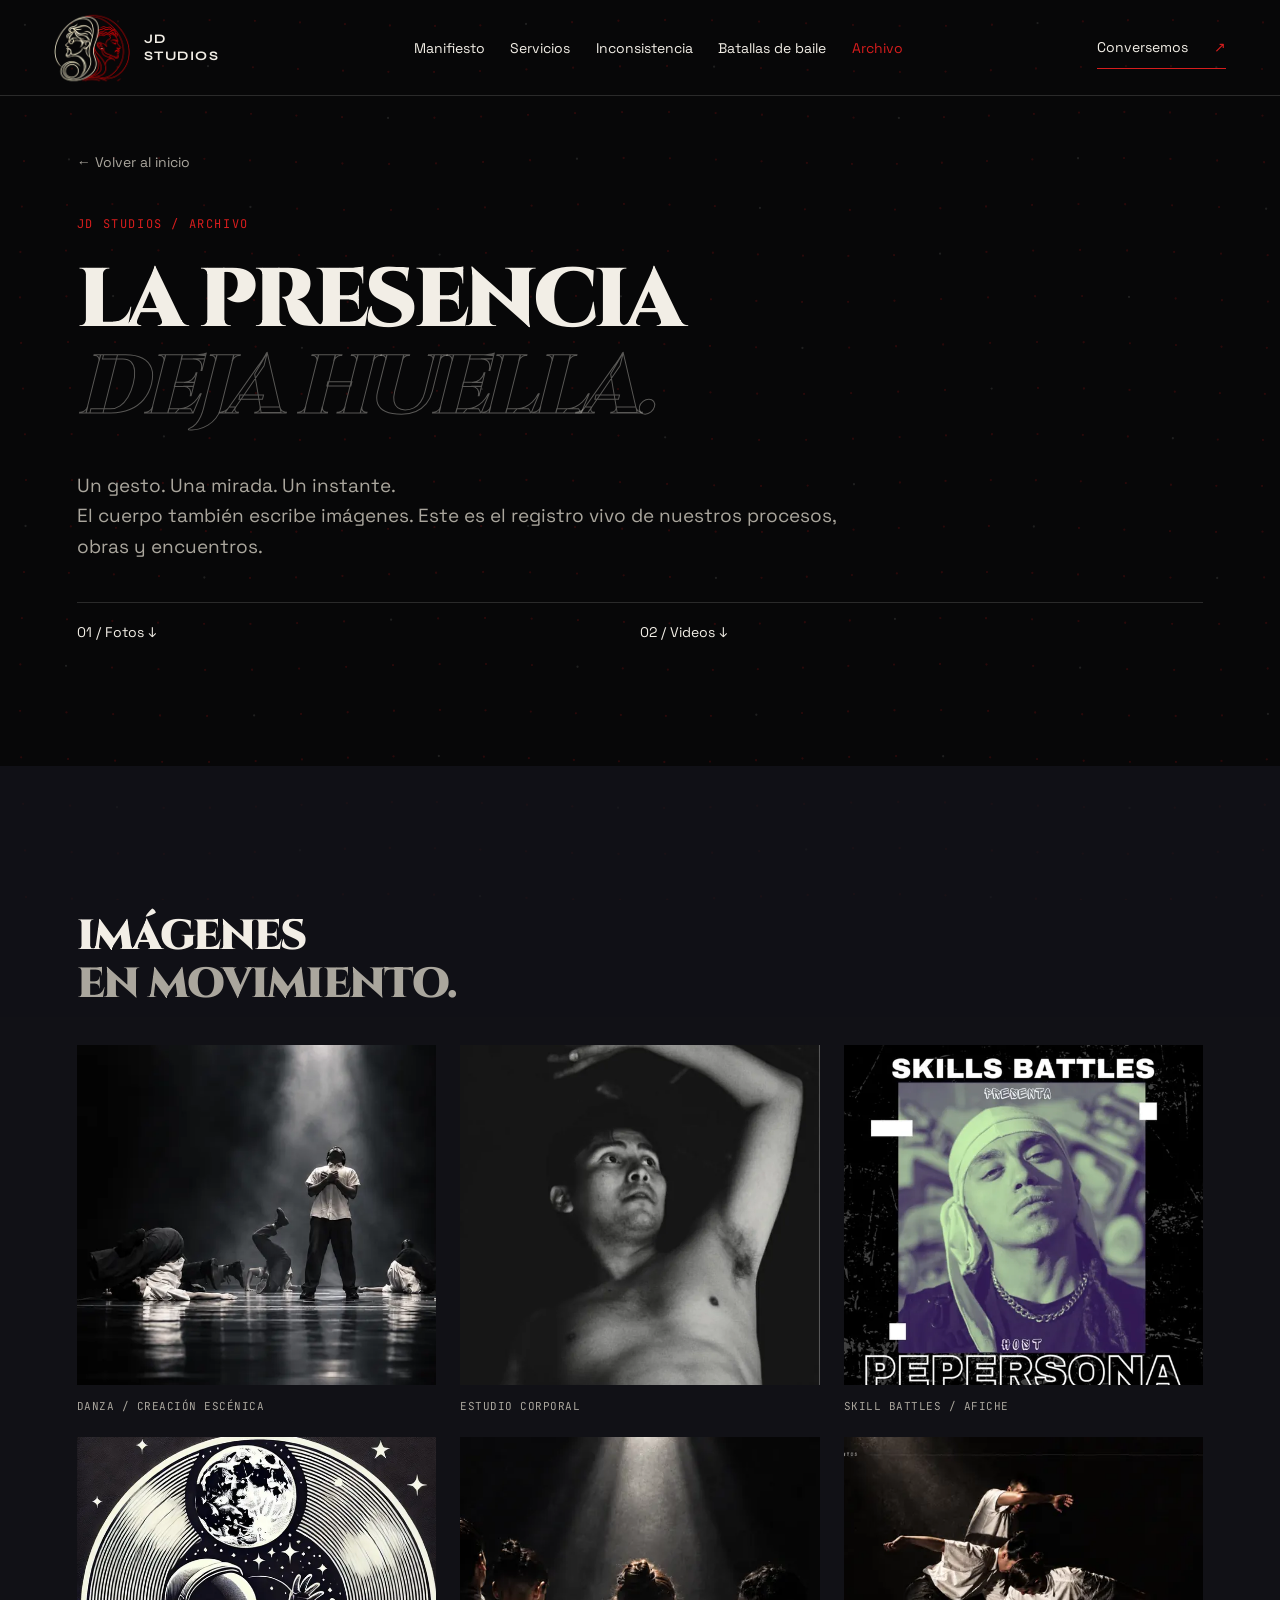
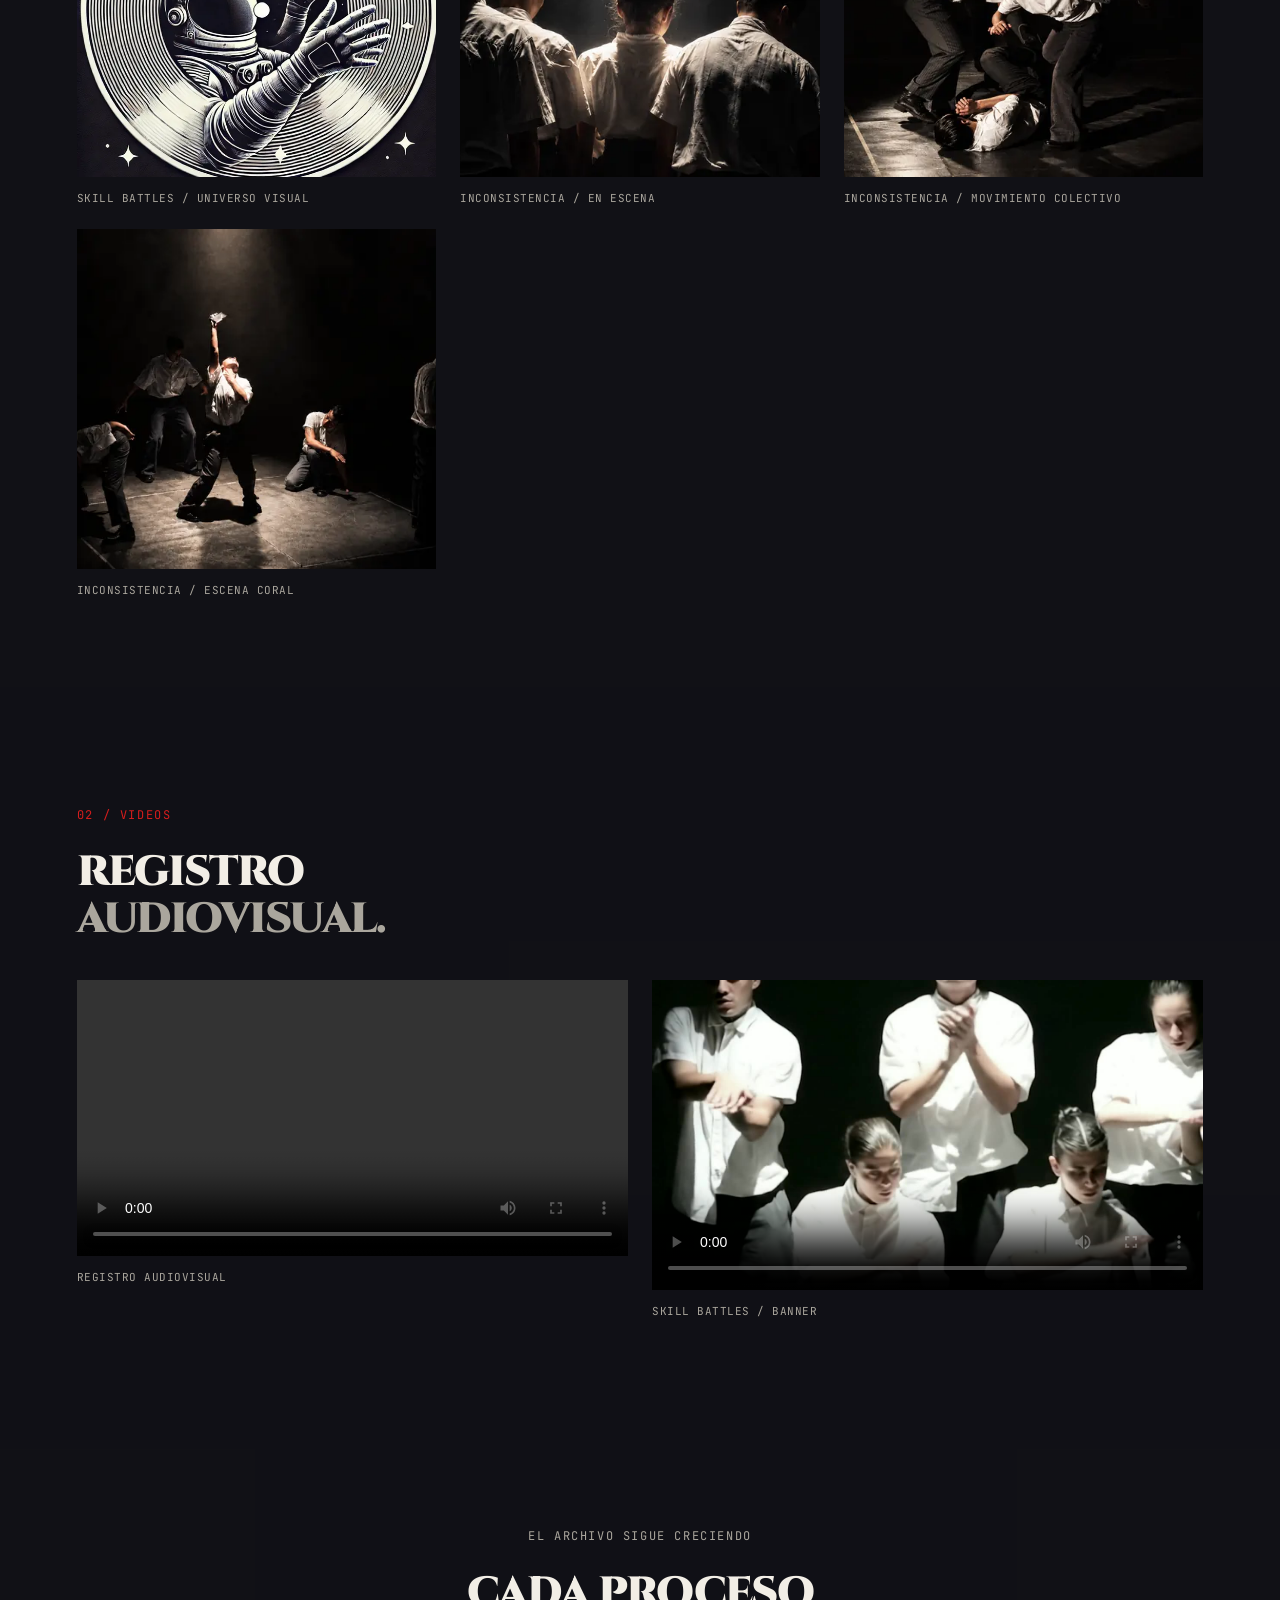
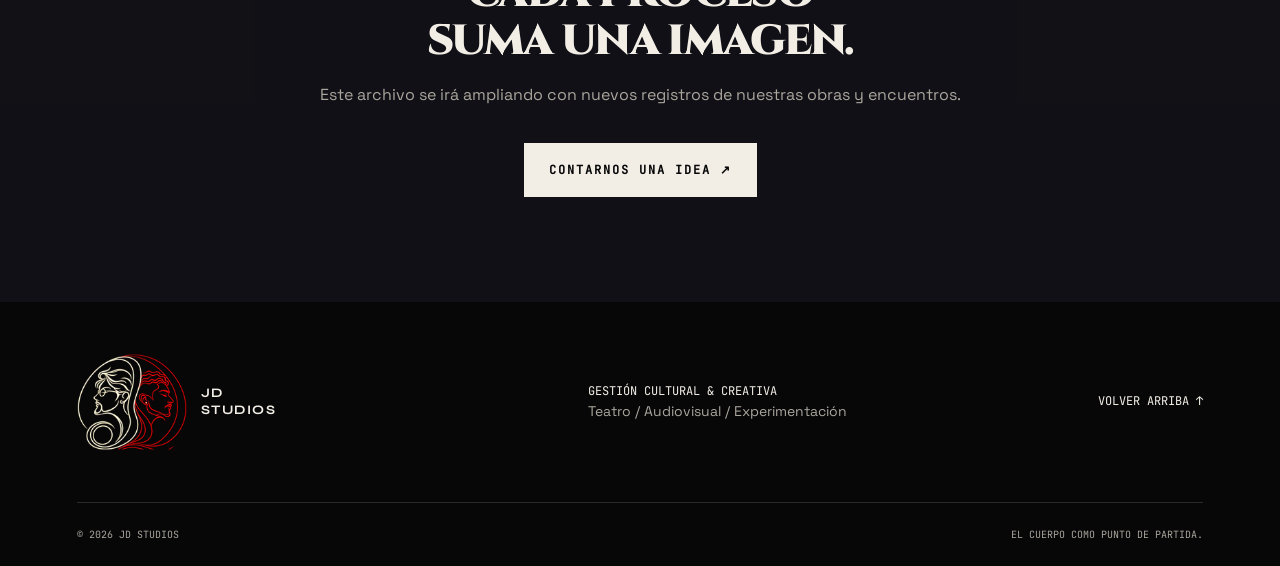
==== commit 0494a991: "Fix mobile layout: discipline strip marquee and Bailes horizontal overflow On mobile the discipline " ====
--- a/archivo.html
+++ b/archivo.html
@@ -1,3 +1,3 @@
 <!doctype html>
-<html lang="es"><head><meta charset="utf-8"><meta name="viewport" content="width=device-width,initial-scale=1"><title>Archivo — JD Studios</title><meta name="description" content="Archivo vivo de JD Studios: fotografías y videos de nuestros procesos creativos, obras y encuentros."><link rel="icon" type="image/png" href="assets/opt/favicon-64.png"><link rel="preload" href="assets/fonts/space-grotesk.woff2" as="font" type="font/woff2" crossorigin><link rel="preload" href="assets/fonts/cinzel.woff2" as="font" type="font/woff2" crossorigin><link rel="preload" href="assets/fonts/jetbrains-mono.woff2" as="font" type="font/woff2" crossorigin><link rel="stylesheet" href="style.css?v=loop"><style>.archive-page-grid{display:grid;grid-template-columns:repeat(3,minmax(0,1fr));gap:24px;margin-top:36px}.archive-page-grid.video-grid{grid-template-columns:repeat(2,minmax(0,1fr))}.archive-page-grid figure{margin:0;min-width:0}.archive-page-grid img,.archive-page-grid video{display:block;width:100%;height:340px;object-fit:cover;object-position:center}.archive-page-grid .video-grid img,.archive-page-grid video{height:auto}.archive-page-grid video{height:auto;background:#000}.archive-page-grid figcaption{font:11px 'JetBrains Mono',monospace;color:var(--muted);padding-top:14px;letter-spacing:.5px}@media(max-width:800px){.archive-page-grid{grid-template-columns:repeat(2,minmax(0,1fr))}}@media(max-width:600px){.archive-page-grid,.archive-page-grid.video-grid{grid-template-columns:1fr}}</style></head>
-<body><a class="skip" href="#principal">Saltar al contenido</a><header><a class="brand" href="index.html" aria-label="JD Studios, inicio"><span class="logo-frame"><img decoding="async" width="320" height="320" src="assets/opt/logo-320.webp" srcset="assets/opt/logo-160.webp 160w, assets/opt/logo-320.webp 320w" sizes="146px" alt="Logo de JD Studios" loading="lazy"></span><span>JD<br>STUDIOS</span></a><nav aria-label="Navegación principal"><a href="manifiesto.html">Manifiesto</a><a href="servicios.html">Servicios</a><a href="inconsistencia.html">Inconsistencia</a><a href="bailes-skillbattles.html">Batallas de baile</a><a href="archivo.html" aria-current="page">Archivo</a></nav><a class="header-contact" href="index.html#contacto">Conversemos <span>↗</span></a></header><main id="principal"><section class="service-intro section"><a class="back-link" href="index.html">← Volver al inicio</a><p class="section-label">JD STUDIOS / ARCHIVO</p><h1>La presencia<br><span class="outline">deja huella.</span></h1><p>Un gesto. Una mirada. Un instante.<br>El cuerpo también escribe imágenes. Este es el registro vivo de nuestros procesos, obras y encuentros.</p><nav class="service-index" aria-label="Explorar archivo"><a href="#fotos">01 / Fotos ↓</a><a href="#videos">02 / Videos ↓</a></nav></section><section class="battle-gallery section" id="fotos"><p class="section-label">01 / FOTOS</p><h2>Imágenes<br><em>en movimiento.</em></h2><div class="archive-page-grid"><figure><img decoding="async" width="1536" height="1024" src="assets/opt/baile-dani-1536.webp" srcset="assets/opt/baile-dani-800.webp 800w, assets/opt/baile-dani-1536.webp 1536w" sizes="(max-width:600px) 92vw, (max-width:800px) 46vw, 30vw" alt="Intérpretes de danza en un escenario oscuro bajo un haz de luz" loading="lazy"><figcaption>DANZA / CREACIÓN ESCÉNICA</figcaption></figure><figure><img decoding="async" width="1013" height="1280" src="assets/opt/cuerpo-1013.webp" srcset="assets/opt/cuerpo-700.webp 700w, assets/opt/cuerpo-1013.webp 1013w" sizes="(max-width:600px) 92vw, (max-width:800px) 46vw, 30vw" alt="Estudio corporal en blanco y negro: gesto del brazo, mirada y torso" loading="lazy"><figcaption>ESTUDIO CORPORAL</figcaption></figure><figure><img decoding="async" width="931" height="978" src="assets/opt/poster-931.webp" srcset="assets/opt/poster-600.webp 600w, assets/opt/poster-931.webp 931w" sizes="(max-width:600px) 92vw, (max-width:800px) 46vw, 30vw" alt="Afiche de Skill Battles con una artista invitada" loading="lazy"><figcaption>SKILL BATTLES / AFICHE</figcaption></figure><figure><img decoding="async" width="1200" height="1182" src="assets/opt/moon-1200.webp" srcset="assets/opt/moon-700.webp 700w, assets/opt/moon-1200.webp 1200w" sizes="(max-width:600px) 92vw, (max-width:800px) 46vw, 30vw" alt="Universo visual de Skill Battles: astronauta y luna" loading="lazy"><figcaption>SKILL BATTLES / UNIVERSO VISUAL</figcaption></figure><figure><img decoding="async" width="1600" height="900" src="assets/opt/inconsistencia-1-1600.webp" srcset="assets/opt/inconsistencia-1-800.webp 800w, assets/opt/inconsistencia-1-1600.webp 1600w" sizes="(max-width:600px) 92vw, (max-width:800px) 46vw, 30vw" alt="Cuatro intérpretes de espaldas bajo un haz de luz en el escenario" loading="lazy"><figcaption>INCONSISTENCIA / EN ESCENA</figcaption></figure><figure><img decoding="async" width="1600" height="900" src="assets/opt/inconsistencia-2-1600.webp" srcset="assets/opt/inconsistencia-2-800.webp 800w, assets/opt/inconsistencia-2-1600.webp 1600w" sizes="(max-width:600px) 92vw, (max-width:800px) 46vw, 30vw" alt="Intérpretes de Inconsistencia en una composición de movimiento colectivo" loading="lazy"><figcaption>INCONSISTENCIA / MOVIMIENTO COLECTIVO</figcaption></figure><figure><img decoding="async" width="1600" height="900" src="assets/opt/inconsistencia-3-1600.webp" srcset="assets/opt/inconsistencia-3-800.webp 800w, assets/opt/inconsistencia-3-1600.webp 1600w" sizes="(max-width:600px) 92vw, (max-width:800px) 46vw, 30vw" alt="Escena coral de Inconsistencia con un intérprete alzando un teléfono hacia la luz" loading="lazy"><figcaption>INCONSISTENCIA / ESCENA CORAL</figcaption></figure></div></section><section class="battle-gallery section" id="videos"><p class="section-label">02 / VIDEOS</p><h2>Registro<br><em>audiovisual.</em></h2><div class="archive-page-grid video-grid"><figure><video controls playsinline preload="metadata" aria-label="Registro audiovisual de referencia"><source src="assets/registro.mp4" type="video/mp4">Tu navegador no permite reproducir este video. <a href="assets/registro.mp4">Abrir registro audiovisual</a>.</video><figcaption>REGISTRO AUDIOVISUAL</figcaption></figure><figure><video controls playsinline preload="metadata" poster="assets/skillsbattles-banner-poster.jpg" aria-label="Banner audiovisual de Skill Battles"><source src="assets/skillsbattles-banner.mp4" type="video/mp4">Tu navegador no permite reproducir este video. <a href="assets/skillsbattles-banner.mp4">Abrir video de Skill Battles</a>.</video><figcaption>SKILL BATTLES / BANNER</figcaption></figure></div></section><section class="service-closing section"><p class="section-label">EL ARCHIVO SIGUE CRECIENDO</p><h2>Cada proceso<br>suma una imagen.</h2><p>Este archivo se irá ampliando con nuevos registros de nuestras obras y encuentros.</p><a class="button" href="index.html#contacto">Contarnos una idea ↗</a></section></main><footer><a class="brand" href="index.html"><span class="logo-frame"><img decoding="async" width="320" height="320" src="assets/opt/logo-320.webp" srcset="assets/opt/logo-160.webp 160w, assets/opt/logo-320.webp 320w" sizes="146px" alt="Logo de JD Studios"></span><span>JD<br>STUDIOS</span></a><p>GESTIÓN CULTURAL & CREATIVA<br><span>Teatro / Audiovisual / Experimentación</span></p><a href="index.html">VOLVER ARRIBA ↑</a><div class="footer-bottom"><span>© 2026 JD STUDIOS</span><span>EL CUERPO COMO PUNTO DE PARTIDA.</span></div></footer><script src="motion.js?v=calm"></script><script src="bg.js?v=perf1"></script></body></html>
+<html lang="es"><head><meta charset="utf-8"><meta name="viewport" content="width=device-width,initial-scale=1"><title>Archivo — JD Studios</title><meta name="description" content="Archivo vivo de JD Studios: fotografías y videos de nuestros procesos creativos, obras y encuentros."><link rel="icon" type="image/png" href="assets/opt/favicon-64.png"><link rel="preload" href="assets/fonts/space-grotesk.woff2" as="font" type="font/woff2" crossorigin><link rel="preload" href="assets/fonts/cinzel.woff2" as="font" type="font/woff2" crossorigin><link rel="preload" href="assets/fonts/jetbrains-mono.woff2" as="font" type="font/woff2" crossorigin><link rel="stylesheet" href="style.css?v=mobile1"><style>.archive-page-grid{display:grid;grid-template-columns:repeat(3,minmax(0,1fr));gap:24px;margin-top:36px}.archive-page-grid.video-grid{grid-template-columns:repeat(2,minmax(0,1fr))}.archive-page-grid figure{margin:0;min-width:0}.archive-page-grid img,.archive-page-grid video{display:block;width:100%;height:340px;object-fit:cover;object-position:center}.archive-page-grid .video-grid img,.archive-page-grid video{height:auto}.archive-page-grid video{height:auto;background:#000}.archive-page-grid figcaption{font:11px 'JetBrains Mono',monospace;color:var(--muted);padding-top:14px;letter-spacing:.5px}@media(max-width:800px){.archive-page-grid{grid-template-columns:repeat(2,minmax(0,1fr))}}@media(max-width:600px){.archive-page-grid,.archive-page-grid.video-grid{grid-template-columns:1fr}}</style></head>
+<body><a class="skip" href="#principal">Saltar al contenido</a><header><a class="brand" href="index.html" aria-label="JD Studios, inicio"><span class="logo-frame"><img decoding="async" width="320" height="320" src="assets/opt/logo-320.webp" srcset="assets/opt/logo-160.webp 160w, assets/opt/logo-320.webp 320w" sizes="146px" alt="Logo de JD Studios" loading="lazy"></span><span>JD<br>STUDIOS</span></a><nav aria-label="Navegación principal"><a href="manifiesto.html">Manifiesto</a><a href="servicios.html">Servicios</a><a href="inconsistencia.html">Inconsistencia</a><a href="bailes-skillbattles.html">Batallas de baile</a><a href="archivo.html" aria-current="page">Archivo</a></nav><a class="header-contact" href="index.html#contacto">Conversemos <span>↗</span></a></header><main id="principal"><section class="service-intro section"><a class="back-link" href="index.html">← Volver al inicio</a><p class="section-label">JD STUDIOS / ARCHIVO</p><h1>La presencia<br><span class="outline">deja huella.</span></h1><p>Un gesto. Una mirada. Un instante.<br>El cuerpo también escribe imágenes. Este es el registro vivo de nuestros procesos, obras y encuentros.</p><nav class="service-index" aria-label="Explorar archivo"><a href="#fotos">01 / Fotos ↓</a><a href="#videos">02 / Videos ↓</a></nav></section><section class="battle-gallery section" id="fotos"><p class="section-label">01 / FOTOS</p><h2>Imágenes<br><em>en movimiento.</em></h2><div class="archive-page-grid"><figure><img decoding="async" width="1536" height="1024" src="assets/opt/baile-dani-1536.webp" srcset="assets/opt/baile-dani-800.webp 800w, assets/opt/baile-dani-1536.webp 1536w" sizes="(max-width:600px) 92vw, (max-width:800px) 46vw, 30vw" alt="Intérpretes de danza en un escenario oscuro bajo un haz de luz" loading="lazy"><figcaption>DANZA / CREACIÓN ESCÉNICA</figcaption></figure><figure><img decoding="async" width="1013" height="1280" src="assets/opt/cuerpo-1013.webp" srcset="assets/opt/cuerpo-700.webp 700w, assets/opt/cuerpo-1013.webp 1013w" sizes="(max-width:600px) 92vw, (max-width:800px) 46vw, 30vw" alt="Estudio corporal en blanco y negro: gesto del brazo, mirada y torso" loading="lazy"><figcaption>ESTUDIO CORPORAL</figcaption></figure><figure><img decoding="async" width="931" height="978" src="assets/opt/poster-931.webp" srcset="assets/opt/poster-600.webp 600w, assets/opt/poster-931.webp 931w" sizes="(max-width:600px) 92vw, (max-width:800px) 46vw, 30vw" alt="Afiche de Skill Battles con una artista invitada" loading="lazy"><figcaption>SKILL BATTLES / AFICHE</figcaption></figure><figure><img decoding="async" width="1200" height="1182" src="assets/opt/moon-1200.webp" srcset="assets/opt/moon-700.webp 700w, assets/opt/moon-1200.webp 1200w" sizes="(max-width:600px) 92vw, (max-width:800px) 46vw, 30vw" alt="Universo visual de Skill Battles: astronauta y luna" loading="lazy"><figcaption>SKILL BATTLES / UNIVERSO VISUAL</figcaption></figure><figure><img decoding="async" width="1600" height="900" src="assets/opt/inconsistencia-1-1600.webp" srcset="assets/opt/inconsistencia-1-800.webp 800w, assets/opt/inconsistencia-1-1600.webp 1600w" sizes="(max-width:600px) 92vw, (max-width:800px) 46vw, 30vw" alt="Cuatro intérpretes de espaldas bajo un haz de luz en el escenario" loading="lazy"><figcaption>INCONSISTENCIA / EN ESCENA</figcaption></figure><figure><img decoding="async" width="1600" height="900" src="assets/opt/inconsistencia-2-1600.webp" srcset="assets/opt/inconsistencia-2-800.webp 800w, assets/opt/inconsistencia-2-1600.webp 1600w" sizes="(max-width:600px) 92vw, (max-width:800px) 46vw, 30vw" alt="Intérpretes de Inconsistencia en una composición de movimiento colectivo" loading="lazy"><figcaption>INCONSISTENCIA / MOVIMIENTO COLECTIVO</figcaption></figure><figure><img decoding="async" width="1600" height="900" src="assets/opt/inconsistencia-3-1600.webp" srcset="assets/opt/inconsistencia-3-800.webp 800w, assets/opt/inconsistencia-3-1600.webp 1600w" sizes="(max-width:600px) 92vw, (max-width:800px) 46vw, 30vw" alt="Escena coral de Inconsistencia con un intérprete alzando un teléfono hacia la luz" loading="lazy"><figcaption>INCONSISTENCIA / ESCENA CORAL</figcaption></figure></div></section><section class="battle-gallery section" id="videos"><p class="section-label">02 / VIDEOS</p><h2>Registro<br><em>audiovisual.</em></h2><div class="archive-page-grid video-grid"><figure><video controls playsinline preload="metadata" aria-label="Registro audiovisual de referencia"><source src="assets/registro.mp4" type="video/mp4">Tu navegador no permite reproducir este video. <a href="assets/registro.mp4">Abrir registro audiovisual</a>.</video><figcaption>REGISTRO AUDIOVISUAL</figcaption></figure><figure><video controls playsinline preload="metadata" poster="assets/skillsbattles-banner-poster.jpg" aria-label="Banner audiovisual de Skill Battles"><source src="assets/skillsbattles-banner.mp4" type="video/mp4">Tu navegador no permite reproducir este video. <a href="assets/skillsbattles-banner.mp4">Abrir video de Skill Battles</a>.</video><figcaption>SKILL BATTLES / BANNER</figcaption></figure></div></section><section class="service-closing section"><p class="section-label">EL ARCHIVO SIGUE CRECIENDO</p><h2>Cada proceso<br>suma una imagen.</h2><p>Este archivo se irá ampliando con nuevos registros de nuestras obras y encuentros.</p><a class="button" href="index.html#contacto">Contarnos una idea ↗</a></section></main><footer><a class="brand" href="index.html"><span class="logo-frame"><img decoding="async" width="320" height="320" src="assets/opt/logo-320.webp" srcset="assets/opt/logo-160.webp 160w, assets/opt/logo-320.webp 320w" sizes="146px" alt="Logo de JD Studios"></span><span>JD<br>STUDIOS</span></a><p>GESTIÓN CULTURAL & CREATIVA<br><span>Teatro / Audiovisual / Experimentación</span></p><a href="index.html">VOLVER ARRIBA ↑</a><div class="footer-bottom"><span>© 2026 JD STUDIOS</span><span>EL CUERPO COMO PUNTO DE PARTIDA.</span></div></footer><script src="motion.js?v=mobile1"></script><script src="bg.js?v=perf1"></script></body></html>
--- a/style.css
+++ b/style.css
@@ -186,3 +186,8 @@
 .battle-loop:after{content:'';position:absolute;inset:0;background:linear-gradient(180deg,#0b0b0e 0,transparent 18%,transparent 70%,#0b0b0ee6);pointer-events:none}
 .battle-loop-label{position:absolute;left:clamp(16px,4vw,48px);bottom:22px;z-index:1;margin:0;font:12px 'JetBrains Mono',monospace;letter-spacing:1.5px;text-transform:uppercase;color:var(--paper)}
 .battle-loop-label span{color:var(--red)}
+
+/* Ajustes móviles: la cronología entra deslizándose desde la derecha y no debe ensanchar la página; la franja de disciplinas en marquesina brilla sin cambiar de ancho. */
+.battles-page{overflow-x:clip}
+@keyframes disc-glow{0%,30%,100%{color:inherit;text-shadow:none}12%{color:var(--red);text-shadow:0 0 14px #d61d1d99}}
+.motion .discipline-strip.is-marquee span{animation-name:disc-glow}
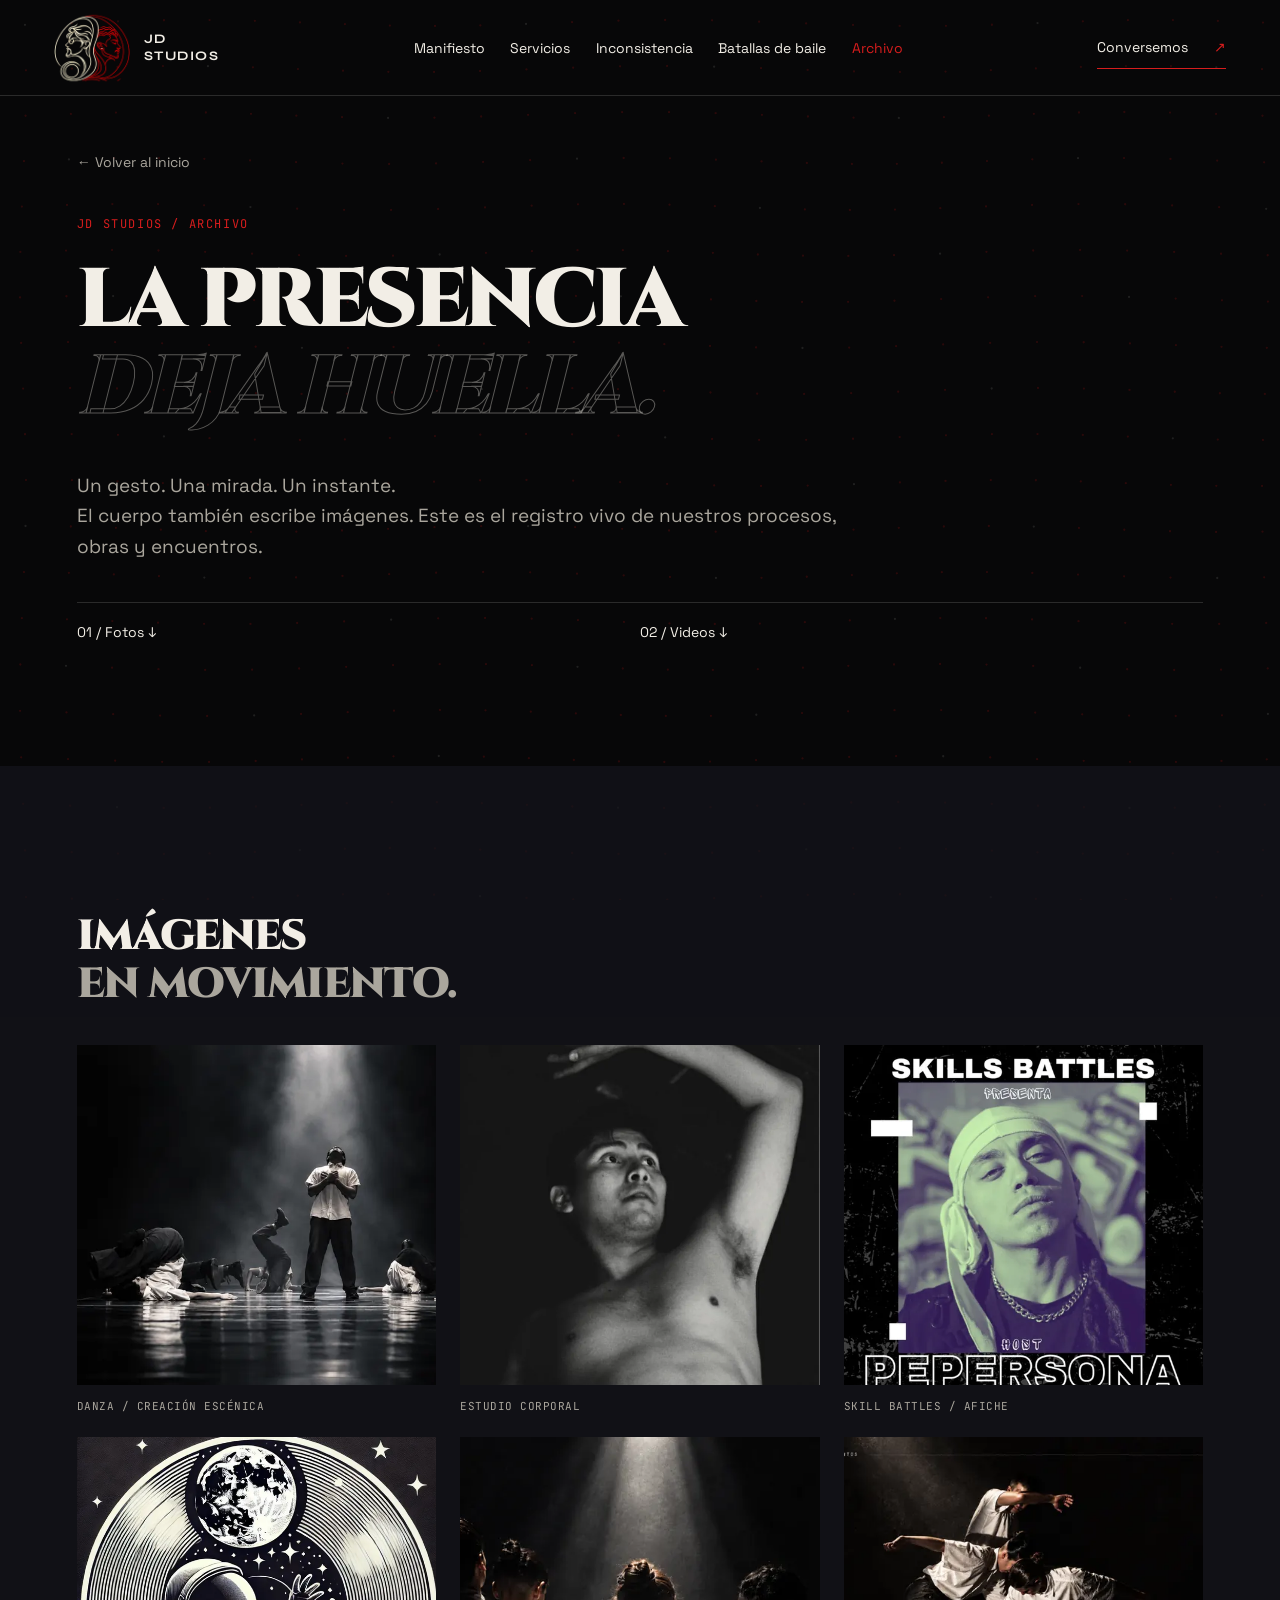
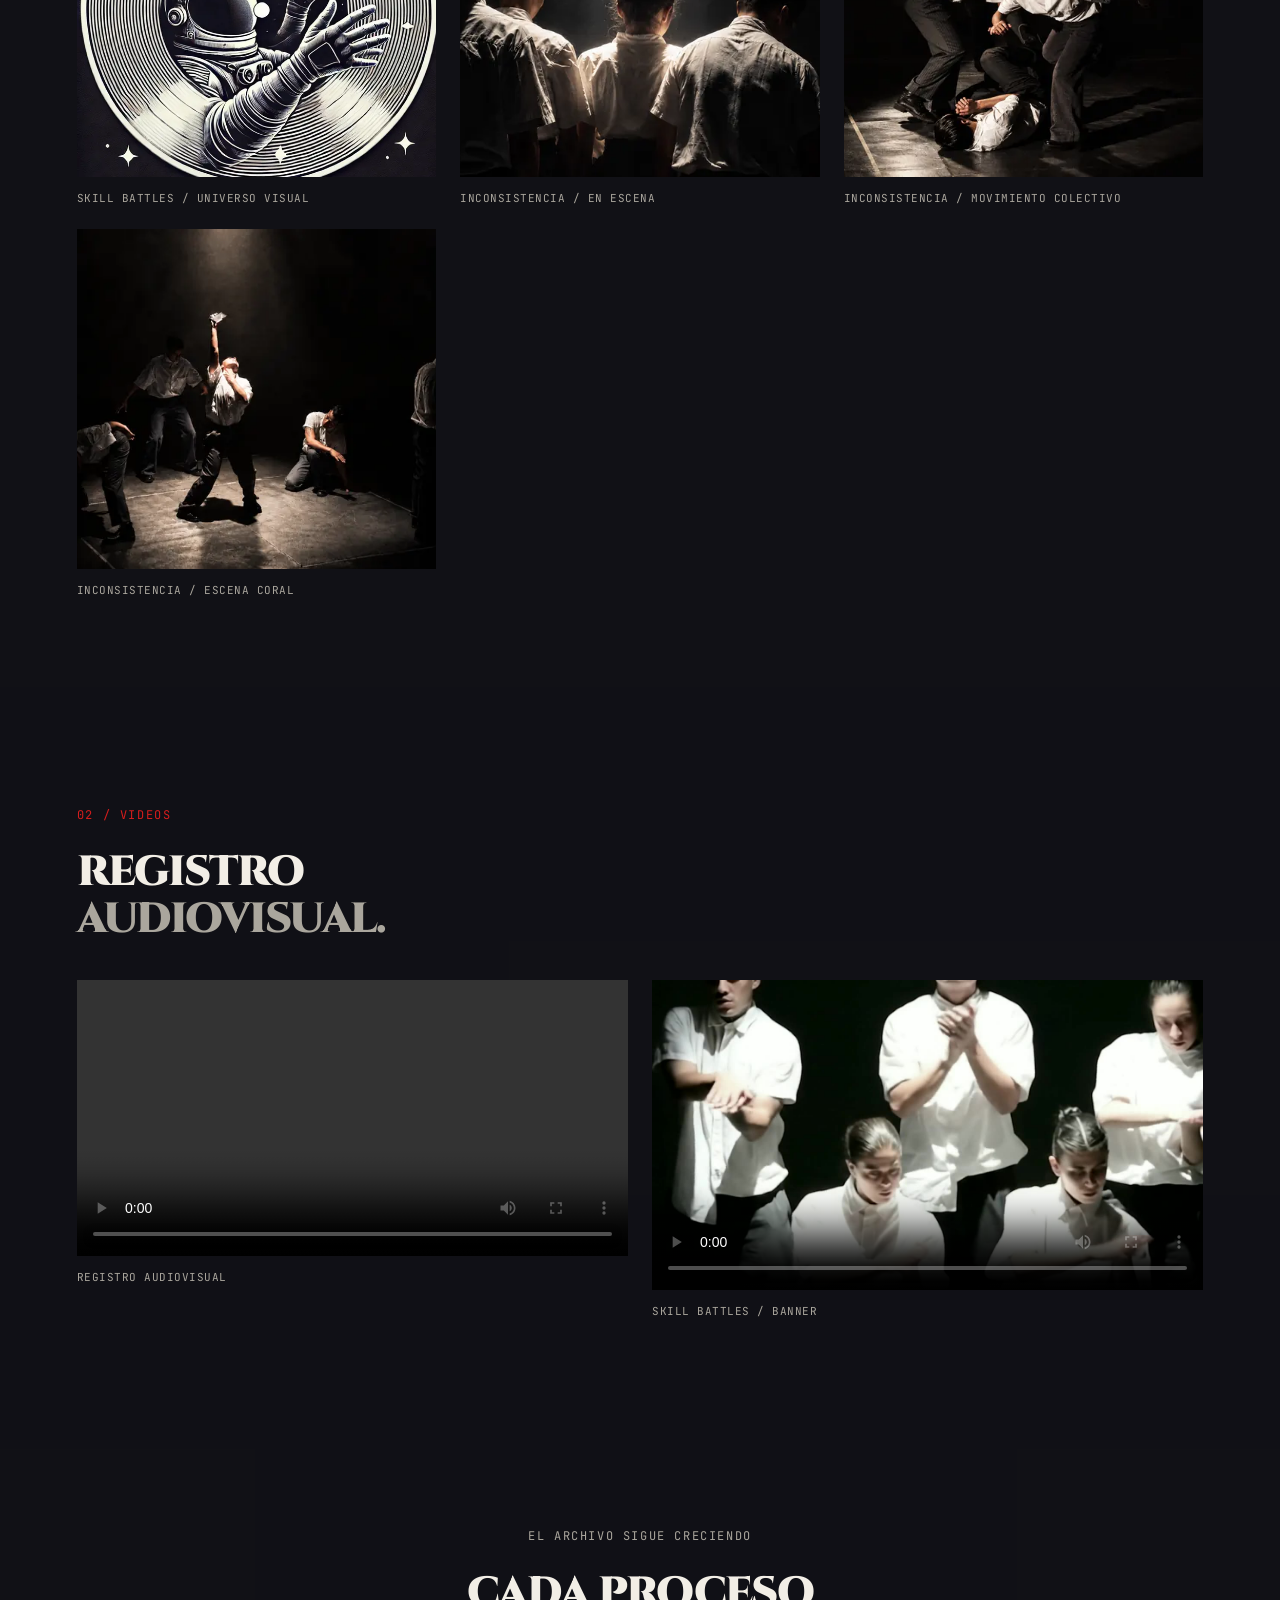
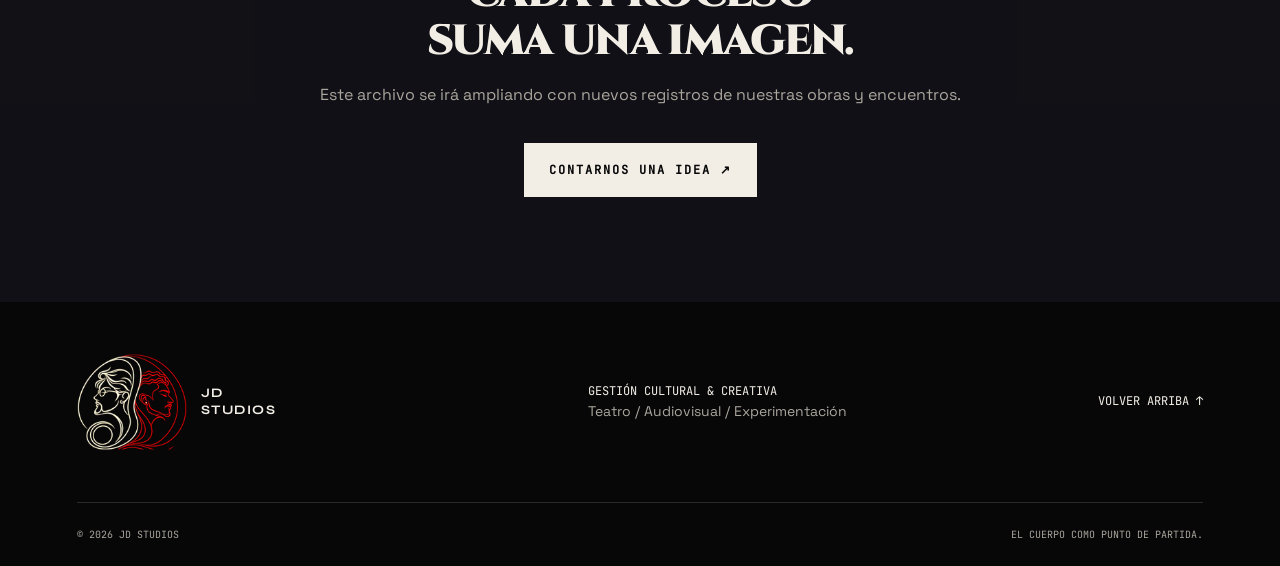
==== commit d0f25cda: "Add sitemap, robots.txt and canonical tags for search indexing Co-Authored-By: Claude Opus 5.5 <nore" ====
--- a/archivo.html
+++ b/archivo.html
@@ -1,3 +1,3 @@
 <!doctype html>
-<html lang="es"><head><meta charset="utf-8"><meta name="viewport" content="width=device-width,initial-scale=1"><title>Archivo — JD Studios</title><meta name="description" content="Archivo vivo de JD Studios: fotografías y videos de nuestros procesos creativos, obras y encuentros."><link rel="icon" type="image/png" href="assets/opt/favicon-64.png"><link rel="preload" href="assets/fonts/space-grotesk.woff2" as="font" type="font/woff2" crossorigin><link rel="preload" href="assets/fonts/cinzel.woff2" as="font" type="font/woff2" crossorigin><link rel="preload" href="assets/fonts/jetbrains-mono.woff2" as="font" type="font/woff2" crossorigin><link rel="stylesheet" href="style.css?v=mobile1"><style>.archive-page-grid{display:grid;grid-template-columns:repeat(3,minmax(0,1fr));gap:24px;margin-top:36px}.archive-page-grid.video-grid{grid-template-columns:repeat(2,minmax(0,1fr))}.archive-page-grid figure{margin:0;min-width:0}.archive-page-grid img,.archive-page-grid video{display:block;width:100%;height:340px;object-fit:cover;object-position:center}.archive-page-grid .video-grid img,.archive-page-grid video{height:auto}.archive-page-grid video{height:auto;background:#000}.archive-page-grid figcaption{font:11px 'JetBrains Mono',monospace;color:var(--muted);padding-top:14px;letter-spacing:.5px}@media(max-width:800px){.archive-page-grid{grid-template-columns:repeat(2,minmax(0,1fr))}}@media(max-width:600px){.archive-page-grid,.archive-page-grid.video-grid{grid-template-columns:1fr}}</style></head>
+<html lang="es"><head><meta charset="utf-8"><meta name="viewport" content="width=device-width,initial-scale=1"><title>Archivo — JD Studios</title><meta name="description" content="Archivo vivo de JD Studios: fotografías y videos de nuestros procesos creativos, obras y encuentros."><link rel="canonical" href="https://www.jdstudios.cl/archivo.html"><link rel="icon" type="image/png" href="assets/opt/favicon-64.png"><link rel="preload" href="assets/fonts/space-grotesk.woff2" as="font" type="font/woff2" crossorigin><link rel="preload" href="assets/fonts/cinzel.woff2" as="font" type="font/woff2" crossorigin><link rel="preload" href="assets/fonts/jetbrains-mono.woff2" as="font" type="font/woff2" crossorigin><link rel="stylesheet" href="style.css?v=mobile1"><style>.archive-page-grid{display:grid;grid-template-columns:repeat(3,minmax(0,1fr));gap:24px;margin-top:36px}.archive-page-grid.video-grid{grid-template-columns:repeat(2,minmax(0,1fr))}.archive-page-grid figure{margin:0;min-width:0}.archive-page-grid img,.archive-page-grid video{display:block;width:100%;height:340px;object-fit:cover;object-position:center}.archive-page-grid .video-grid img,.archive-page-grid video{height:auto}.archive-page-grid video{height:auto;background:#000}.archive-page-grid figcaption{font:11px 'JetBrains Mono',monospace;color:var(--muted);padding-top:14px;letter-spacing:.5px}@media(max-width:800px){.archive-page-grid{grid-template-columns:repeat(2,minmax(0,1fr))}}@media(max-width:600px){.archive-page-grid,.archive-page-grid.video-grid{grid-template-columns:1fr}}</style></head>
 <body><a class="skip" href="#principal">Saltar al contenido</a><header><a class="brand" href="index.html" aria-label="JD Studios, inicio"><span class="logo-frame"><img decoding="async" width="320" height="320" src="assets/opt/logo-320.webp" srcset="assets/opt/logo-160.webp 160w, assets/opt/logo-320.webp 320w" sizes="146px" alt="Logo de JD Studios" loading="lazy"></span><span>JD<br>STUDIOS</span></a><nav aria-label="Navegación principal"><a href="manifiesto.html">Manifiesto</a><a href="servicios.html">Servicios</a><a href="inconsistencia.html">Inconsistencia</a><a href="bailes-skillbattles.html">Batallas de baile</a><a href="archivo.html" aria-current="page">Archivo</a></nav><a class="header-contact" href="index.html#contacto">Conversemos <span>↗</span></a></header><main id="principal"><section class="service-intro section"><a class="back-link" href="index.html">← Volver al inicio</a><p class="section-label">JD STUDIOS / ARCHIVO</p><h1>La presencia<br><span class="outline">deja huella.</span></h1><p>Un gesto. Una mirada. Un instante.<br>El cuerpo también escribe imágenes. Este es el registro vivo de nuestros procesos, obras y encuentros.</p><nav class="service-index" aria-label="Explorar archivo"><a href="#fotos">01 / Fotos ↓</a><a href="#videos">02 / Videos ↓</a></nav></section><section class="battle-gallery section" id="fotos"><p class="section-label">01 / FOTOS</p><h2>Imágenes<br><em>en movimiento.</em></h2><div class="archive-page-grid"><figure><img decoding="async" width="1536" height="1024" src="assets/opt/baile-dani-1536.webp" srcset="assets/opt/baile-dani-800.webp 800w, assets/opt/baile-dani-1536.webp 1536w" sizes="(max-width:600px) 92vw, (max-width:800px) 46vw, 30vw" alt="Intérpretes de danza en un escenario oscuro bajo un haz de luz" loading="lazy"><figcaption>DANZA / CREACIÓN ESCÉNICA</figcaption></figure><figure><img decoding="async" width="1013" height="1280" src="assets/opt/cuerpo-1013.webp" srcset="assets/opt/cuerpo-700.webp 700w, assets/opt/cuerpo-1013.webp 1013w" sizes="(max-width:600px) 92vw, (max-width:800px) 46vw, 30vw" alt="Estudio corporal en blanco y negro: gesto del brazo, mirada y torso" loading="lazy"><figcaption>ESTUDIO CORPORAL</figcaption></figure><figure><img decoding="async" width="931" height="978" src="assets/opt/poster-931.webp" srcset="assets/opt/poster-600.webp 600w, assets/opt/poster-931.webp 931w" sizes="(max-width:600px) 92vw, (max-width:800px) 46vw, 30vw" alt="Afiche de Skill Battles con una artista invitada" loading="lazy"><figcaption>SKILL BATTLES / AFICHE</figcaption></figure><figure><img decoding="async" width="1200" height="1182" src="assets/opt/moon-1200.webp" srcset="assets/opt/moon-700.webp 700w, assets/opt/moon-1200.webp 1200w" sizes="(max-width:600px) 92vw, (max-width:800px) 46vw, 30vw" alt="Universo visual de Skill Battles: astronauta y luna" loading="lazy"><figcaption>SKILL BATTLES / UNIVERSO VISUAL</figcaption></figure><figure><img decoding="async" width="1600" height="900" src="assets/opt/inconsistencia-1-1600.webp" srcset="assets/opt/inconsistencia-1-800.webp 800w, assets/opt/inconsistencia-1-1600.webp 1600w" sizes="(max-width:600px) 92vw, (max-width:800px) 46vw, 30vw" alt="Cuatro intérpretes de espaldas bajo un haz de luz en el escenario" loading="lazy"><figcaption>INCONSISTENCIA / EN ESCENA</figcaption></figure><figure><img decoding="async" width="1600" height="900" src="assets/opt/inconsistencia-2-1600.webp" srcset="assets/opt/inconsistencia-2-800.webp 800w, assets/opt/inconsistencia-2-1600.webp 1600w" sizes="(max-width:600px) 92vw, (max-width:800px) 46vw, 30vw" alt="Intérpretes de Inconsistencia en una composición de movimiento colectivo" loading="lazy"><figcaption>INCONSISTENCIA / MOVIMIENTO COLECTIVO</figcaption></figure><figure><img decoding="async" width="1600" height="900" src="assets/opt/inconsistencia-3-1600.webp" srcset="assets/opt/inconsistencia-3-800.webp 800w, assets/opt/inconsistencia-3-1600.webp 1600w" sizes="(max-width:600px) 92vw, (max-width:800px) 46vw, 30vw" alt="Escena coral de Inconsistencia con un intérprete alzando un teléfono hacia la luz" loading="lazy"><figcaption>INCONSISTENCIA / ESCENA CORAL</figcaption></figure></div></section><section class="battle-gallery section" id="videos"><p class="section-label">02 / VIDEOS</p><h2>Registro<br><em>audiovisual.</em></h2><div class="archive-page-grid video-grid"><figure><video controls playsinline preload="metadata" aria-label="Registro audiovisual de referencia"><source src="assets/registro.mp4" type="video/mp4">Tu navegador no permite reproducir este video. <a href="assets/registro.mp4">Abrir registro audiovisual</a>.</video><figcaption>REGISTRO AUDIOVISUAL</figcaption></figure><figure><video controls playsinline preload="metadata" poster="assets/skillsbattles-banner-poster.jpg" aria-label="Banner audiovisual de Skill Battles"><source src="assets/skillsbattles-banner.mp4" type="video/mp4">Tu navegador no permite reproducir este video. <a href="assets/skillsbattles-banner.mp4">Abrir video de Skill Battles</a>.</video><figcaption>SKILL BATTLES / BANNER</figcaption></figure></div></section><section class="service-closing section"><p class="section-label">EL ARCHIVO SIGUE CRECIENDO</p><h2>Cada proceso<br>suma una imagen.</h2><p>Este archivo se irá ampliando con nuevos registros de nuestras obras y encuentros.</p><a class="button" href="index.html#contacto">Contarnos una idea ↗</a></section></main><footer><a class="brand" href="index.html"><span class="logo-frame"><img decoding="async" width="320" height="320" src="assets/opt/logo-320.webp" srcset="assets/opt/logo-160.webp 160w, assets/opt/logo-320.webp 320w" sizes="146px" alt="Logo de JD Studios"></span><span>JD<br>STUDIOS</span></a><p>GESTIÓN CULTURAL & CREATIVA<br><span>Teatro / Audiovisual / Experimentación</span></p><a href="index.html">VOLVER ARRIBA ↑</a><div class="footer-bottom"><span>© 2026 JD STUDIOS</span><span>EL CUERPO COMO PUNTO DE PARTIDA.</span></div></footer><script src="motion.js?v=mobile1"></script><script src="bg.js?v=perf1"></script></body></html>
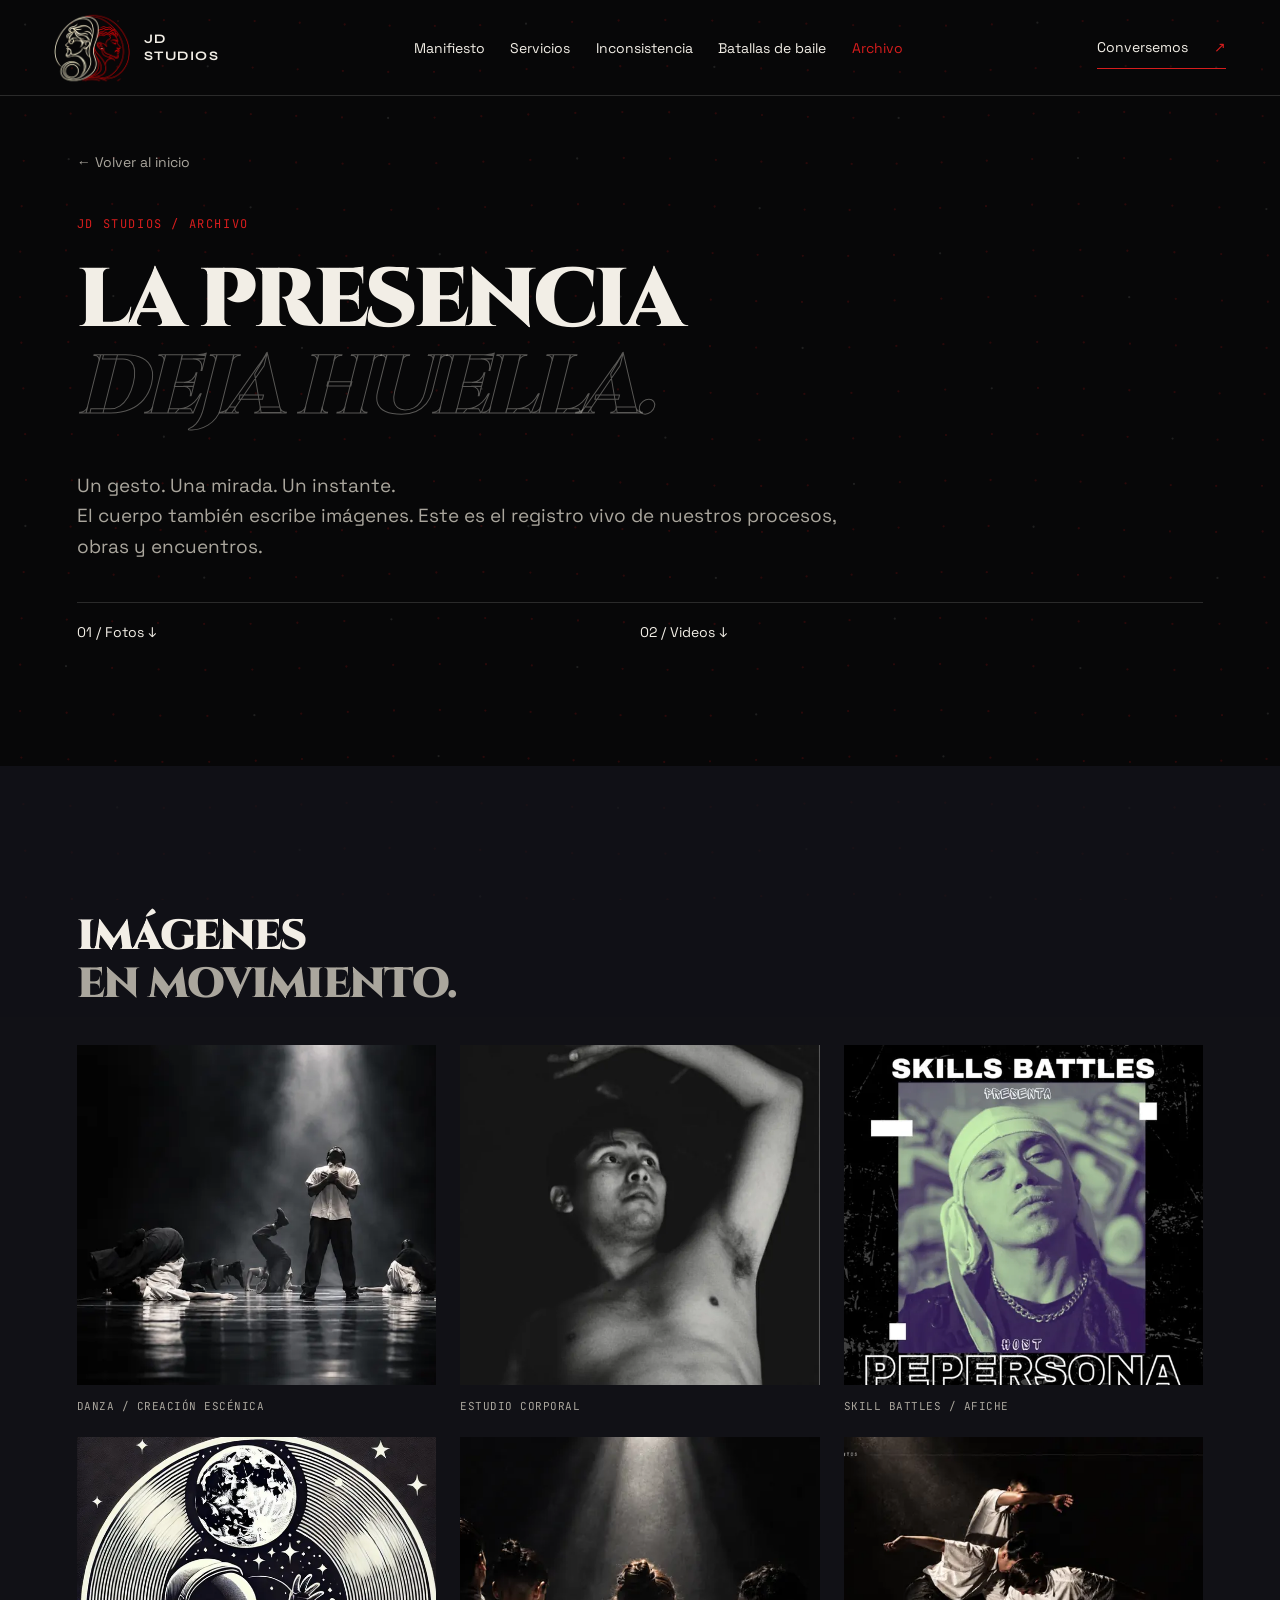
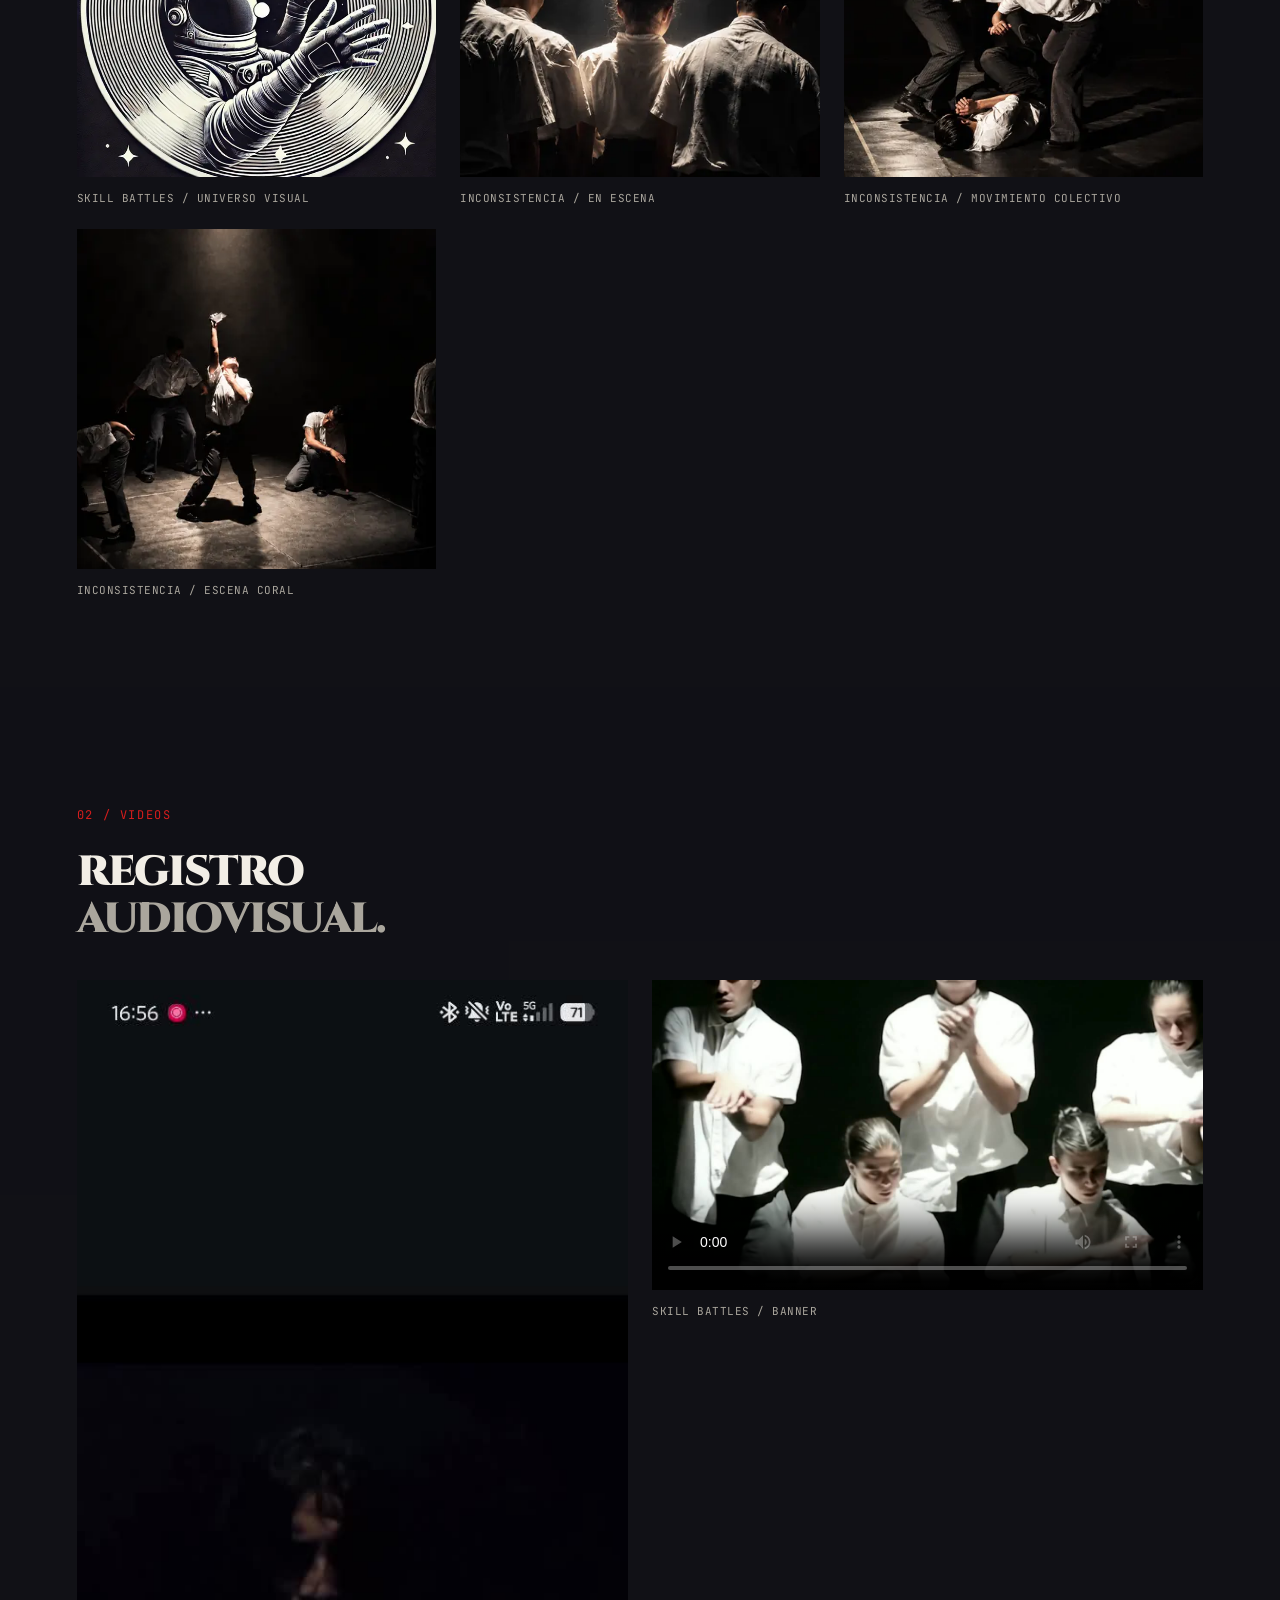
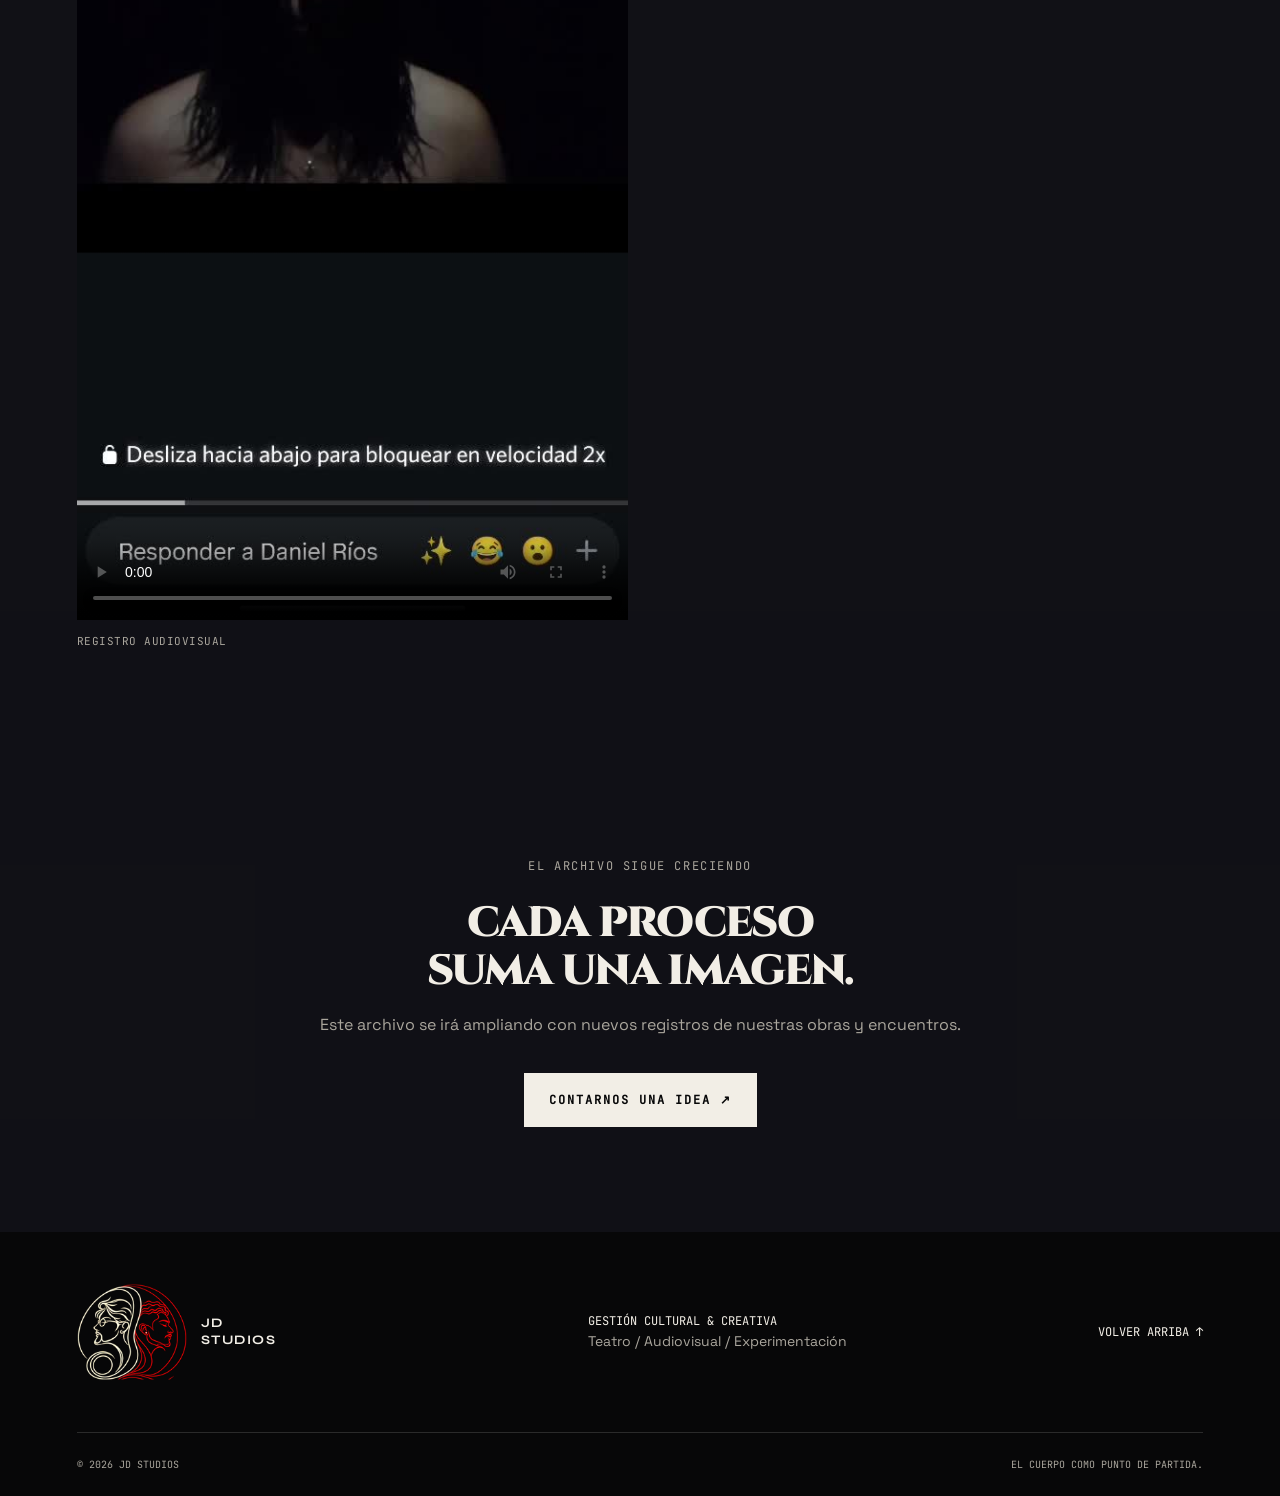
==== commit 2cee027c: "Add Open Graph preview images and archive video poster Co-Authored-By: Claude Opus 5.5 <noreply@anth" ====
--- a/archivo.html
+++ b/archivo.html
@@ -1,3 +1,3 @@
 <!doctype html>
-<html lang="es"><head><meta charset="utf-8"><meta name="viewport" content="width=device-width,initial-scale=1"><title>Archivo — JD Studios</title><meta name="description" content="Archivo vivo de JD Studios: fotografías y videos de nuestros procesos creativos, obras y encuentros."><link rel="canonical" href="https://www.jdstudios.cl/archivo.html"><link rel="icon" type="image/png" href="assets/opt/favicon-64.png"><link rel="preload" href="assets/fonts/space-grotesk.woff2" as="font" type="font/woff2" crossorigin><link rel="preload" href="assets/fonts/cinzel.woff2" as="font" type="font/woff2" crossorigin><link rel="preload" href="assets/fonts/jetbrains-mono.woff2" as="font" type="font/woff2" crossorigin><link rel="stylesheet" href="style.css?v=mobile1"><style>.archive-page-grid{display:grid;grid-template-columns:repeat(3,minmax(0,1fr));gap:24px;margin-top:36px}.archive-page-grid.video-grid{grid-template-columns:repeat(2,minmax(0,1fr))}.archive-page-grid figure{margin:0;min-width:0}.archive-page-grid img,.archive-page-grid video{display:block;width:100%;height:340px;object-fit:cover;object-position:center}.archive-page-grid .video-grid img,.archive-page-grid video{height:auto}.archive-page-grid video{height:auto;background:#000}.archive-page-grid figcaption{font:11px 'JetBrains Mono',monospace;color:var(--muted);padding-top:14px;letter-spacing:.5px}@media(max-width:800px){.archive-page-grid{grid-template-columns:repeat(2,minmax(0,1fr))}}@media(max-width:600px){.archive-page-grid,.archive-page-grid.video-grid{grid-template-columns:1fr}}</style></head>
-<body><a class="skip" href="#principal">Saltar al contenido</a><header><a class="brand" href="index.html" aria-label="JD Studios, inicio"><span class="logo-frame"><img decoding="async" width="320" height="320" src="assets/opt/logo-320.webp" srcset="assets/opt/logo-160.webp 160w, assets/opt/logo-320.webp 320w" sizes="146px" alt="Logo de JD Studios" loading="lazy"></span><span>JD<br>STUDIOS</span></a><nav aria-label="Navegación principal"><a href="manifiesto.html">Manifiesto</a><a href="servicios.html">Servicios</a><a href="inconsistencia.html">Inconsistencia</a><a href="bailes-skillbattles.html">Batallas de baile</a><a href="archivo.html" aria-current="page">Archivo</a></nav><a class="header-contact" href="index.html#contacto">Conversemos <span>↗</span></a></header><main id="principal"><section class="service-intro section"><a class="back-link" href="index.html">← Volver al inicio</a><p class="section-label">JD STUDIOS / ARCHIVO</p><h1>La presencia<br><span class="outline">deja huella.</span></h1><p>Un gesto. Una mirada. Un instante.<br>El cuerpo también escribe imágenes. Este es el registro vivo de nuestros procesos, obras y encuentros.</p><nav class="service-index" aria-label="Explorar archivo"><a href="#fotos">01 / Fotos ↓</a><a href="#videos">02 / Videos ↓</a></nav></section><section class="battle-gallery section" id="fotos"><p class="section-label">01 / FOTOS</p><h2>Imágenes<br><em>en movimiento.</em></h2><div class="archive-page-grid"><figure><img decoding="async" width="1536" height="1024" src="assets/opt/baile-dani-1536.webp" srcset="assets/opt/baile-dani-800.webp 800w, assets/opt/baile-dani-1536.webp 1536w" sizes="(max-width:600px) 92vw, (max-width:800px) 46vw, 30vw" alt="Intérpretes de danza en un escenario oscuro bajo un haz de luz" loading="lazy"><figcaption>DANZA / CREACIÓN ESCÉNICA</figcaption></figure><figure><img decoding="async" width="1013" height="1280" src="assets/opt/cuerpo-1013.webp" srcset="assets/opt/cuerpo-700.webp 700w, assets/opt/cuerpo-1013.webp 1013w" sizes="(max-width:600px) 92vw, (max-width:800px) 46vw, 30vw" alt="Estudio corporal en blanco y negro: gesto del brazo, mirada y torso" loading="lazy"><figcaption>ESTUDIO CORPORAL</figcaption></figure><figure><img decoding="async" width="931" height="978" src="assets/opt/poster-931.webp" srcset="assets/opt/poster-600.webp 600w, assets/opt/poster-931.webp 931w" sizes="(max-width:600px) 92vw, (max-width:800px) 46vw, 30vw" alt="Afiche de Skill Battles con una artista invitada" loading="lazy"><figcaption>SKILL BATTLES / AFICHE</figcaption></figure><figure><img decoding="async" width="1200" height="1182" src="assets/opt/moon-1200.webp" srcset="assets/opt/moon-700.webp 700w, assets/opt/moon-1200.webp 1200w" sizes="(max-width:600px) 92vw, (max-width:800px) 46vw, 30vw" alt="Universo visual de Skill Battles: astronauta y luna" loading="lazy"><figcaption>SKILL BATTLES / UNIVERSO VISUAL</figcaption></figure><figure><img decoding="async" width="1600" height="900" src="assets/opt/inconsistencia-1-1600.webp" srcset="assets/opt/inconsistencia-1-800.webp 800w, assets/opt/inconsistencia-1-1600.webp 1600w" sizes="(max-width:600px) 92vw, (max-width:800px) 46vw, 30vw" alt="Cuatro intérpretes de espaldas bajo un haz de luz en el escenario" loading="lazy"><figcaption>INCONSISTENCIA / EN ESCENA</figcaption></figure><figure><img decoding="async" width="1600" height="900" src="assets/opt/inconsistencia-2-1600.webp" srcset="assets/opt/inconsistencia-2-800.webp 800w, assets/opt/inconsistencia-2-1600.webp 1600w" sizes="(max-width:600px) 92vw, (max-width:800px) 46vw, 30vw" alt="Intérpretes de Inconsistencia en una composición de movimiento colectivo" loading="lazy"><figcaption>INCONSISTENCIA / MOVIMIENTO COLECTIVO</figcaption></figure><figure><img decoding="async" width="1600" height="900" src="assets/opt/inconsistencia-3-1600.webp" srcset="assets/opt/inconsistencia-3-800.webp 800w, assets/opt/inconsistencia-3-1600.webp 1600w" sizes="(max-width:600px) 92vw, (max-width:800px) 46vw, 30vw" alt="Escena coral de Inconsistencia con un intérprete alzando un teléfono hacia la luz" loading="lazy"><figcaption>INCONSISTENCIA / ESCENA CORAL</figcaption></figure></div></section><section class="battle-gallery section" id="videos"><p class="section-label">02 / VIDEOS</p><h2>Registro<br><em>audiovisual.</em></h2><div class="archive-page-grid video-grid"><figure><video controls playsinline preload="metadata" aria-label="Registro audiovisual de referencia"><source src="assets/registro.mp4" type="video/mp4">Tu navegador no permite reproducir este video. <a href="assets/registro.mp4">Abrir registro audiovisual</a>.</video><figcaption>REGISTRO AUDIOVISUAL</figcaption></figure><figure><video controls playsinline preload="metadata" poster="assets/skillsbattles-banner-poster.jpg" aria-label="Banner audiovisual de Skill Battles"><source src="assets/skillsbattles-banner.mp4" type="video/mp4">Tu navegador no permite reproducir este video. <a href="assets/skillsbattles-banner.mp4">Abrir video de Skill Battles</a>.</video><figcaption>SKILL BATTLES / BANNER</figcaption></figure></div></section><section class="service-closing section"><p class="section-label">EL ARCHIVO SIGUE CRECIENDO</p><h2>Cada proceso<br>suma una imagen.</h2><p>Este archivo se irá ampliando con nuevos registros de nuestras obras y encuentros.</p><a class="button" href="index.html#contacto">Contarnos una idea ↗</a></section></main><footer><a class="brand" href="index.html"><span class="logo-frame"><img decoding="async" width="320" height="320" src="assets/opt/logo-320.webp" srcset="assets/opt/logo-160.webp 160w, assets/opt/logo-320.webp 320w" sizes="146px" alt="Logo de JD Studios"></span><span>JD<br>STUDIOS</span></a><p>GESTIÓN CULTURAL & CREATIVA<br><span>Teatro / Audiovisual / Experimentación</span></p><a href="index.html">VOLVER ARRIBA ↑</a><div class="footer-bottom"><span>© 2026 JD STUDIOS</span><span>EL CUERPO COMO PUNTO DE PARTIDA.</span></div></footer><script src="motion.js?v=mobile1"></script><script src="bg.js?v=perf1"></script></body></html>
+<html lang="es"><head><meta charset="utf-8"><meta name="viewport" content="width=device-width,initial-scale=1"><title>Archivo — JD Studios</title><meta name="description" content="Archivo vivo de JD Studios: fotografías y videos de nuestros procesos creativos, obras y encuentros."><link rel="canonical" href="https://www.jdstudios.cl/archivo.html"><meta property="og:type" content="website"><meta property="og:site_name" content="JD Studios"><meta property="og:locale" content="es_CL"><meta property="og:title" content="Archivo — JD Studios"><meta property="og:description" content="Archivo vivo de JD Studios: fotografías y videos de nuestros procesos creativos, obras y encuentros."><meta property="og:url" content="https://www.jdstudios.cl/archivo.html"><meta property="og:image" content="https://www.jdstudios.cl/assets/og/jd-studios.jpg"><meta property="og:image:width" content="1200"><meta property="og:image:height" content="630"><meta property="og:image:alt" content="Emblema de JD Studios"><meta name="twitter:card" content="summary_large_image"><link rel="icon" type="image/png" href="assets/opt/favicon-64.png"><link rel="preload" href="assets/fonts/space-grotesk.woff2" as="font" type="font/woff2" crossorigin><link rel="preload" href="assets/fonts/cinzel.woff2" as="font" type="font/woff2" crossorigin><link rel="preload" href="assets/fonts/jetbrains-mono.woff2" as="font" type="font/woff2" crossorigin><link rel="stylesheet" href="style.css?v=mobile1"><style>.archive-page-grid{display:grid;grid-template-columns:repeat(3,minmax(0,1fr));gap:24px;margin-top:36px}.archive-page-grid.video-grid{grid-template-columns:repeat(2,minmax(0,1fr))}.archive-page-grid figure{margin:0;min-width:0}.archive-page-grid img,.archive-page-grid video{display:block;width:100%;height:340px;object-fit:cover;object-position:center}.archive-page-grid .video-grid img,.archive-page-grid video{height:auto}.archive-page-grid video{height:auto;background:#000}.archive-page-grid figcaption{font:11px 'JetBrains Mono',monospace;color:var(--muted);padding-top:14px;letter-spacing:.5px}@media(max-width:800px){.archive-page-grid{grid-template-columns:repeat(2,minmax(0,1fr))}}@media(max-width:600px){.archive-page-grid,.archive-page-grid.video-grid{grid-template-columns:1fr}}</style></head>
+<body><a class="skip" href="#principal">Saltar al contenido</a><header><a class="brand" href="index.html" aria-label="JD Studios, inicio"><span class="logo-frame"><img decoding="async" width="320" height="320" src="assets/opt/logo-320.webp" srcset="assets/opt/logo-160.webp 160w, assets/opt/logo-320.webp 320w" sizes="146px" alt="Logo de JD Studios" loading="lazy"></span><span>JD<br>STUDIOS</span></a><nav aria-label="Navegación principal"><a href="manifiesto.html">Manifiesto</a><a href="servicios.html">Servicios</a><a href="inconsistencia.html">Inconsistencia</a><a href="bailes-skillbattles.html">Batallas de baile</a><a href="archivo.html" aria-current="page">Archivo</a></nav><a class="header-contact" href="index.html#contacto">Conversemos <span>↗</span></a></header><main id="principal"><section class="service-intro section"><a class="back-link" href="index.html">← Volver al inicio</a><p class="section-label">JD STUDIOS / ARCHIVO</p><h1>La presencia<br><span class="outline">deja huella.</span></h1><p>Un gesto. Una mirada. Un instante.<br>El cuerpo también escribe imágenes. Este es el registro vivo de nuestros procesos, obras y encuentros.</p><nav class="service-index" aria-label="Explorar archivo"><a href="#fotos">01 / Fotos ↓</a><a href="#videos">02 / Videos ↓</a></nav></section><section class="battle-gallery section" id="fotos"><p class="section-label">01 / FOTOS</p><h2>Imágenes<br><em>en movimiento.</em></h2><div class="archive-page-grid"><figure><img decoding="async" width="1536" height="1024" src="assets/opt/baile-dani-1536.webp" srcset="assets/opt/baile-dani-800.webp 800w, assets/opt/baile-dani-1536.webp 1536w" sizes="(max-width:600px) 92vw, (max-width:800px) 46vw, 30vw" alt="Intérpretes de danza en un escenario oscuro bajo un haz de luz" loading="lazy"><figcaption>DANZA / CREACIÓN ESCÉNICA</figcaption></figure><figure><img decoding="async" width="1013" height="1280" src="assets/opt/cuerpo-1013.webp" srcset="assets/opt/cuerpo-700.webp 700w, assets/opt/cuerpo-1013.webp 1013w" sizes="(max-width:600px) 92vw, (max-width:800px) 46vw, 30vw" alt="Estudio corporal en blanco y negro: gesto del brazo, mirada y torso" loading="lazy"><figcaption>ESTUDIO CORPORAL</figcaption></figure><figure><img decoding="async" width="931" height="978" src="assets/opt/poster-931.webp" srcset="assets/opt/poster-600.webp 600w, assets/opt/poster-931.webp 931w" sizes="(max-width:600px) 92vw, (max-width:800px) 46vw, 30vw" alt="Afiche de Skill Battles con una artista invitada" loading="lazy"><figcaption>SKILL BATTLES / AFICHE</figcaption></figure><figure><img decoding="async" width="1200" height="1182" src="assets/opt/moon-1200.webp" srcset="assets/opt/moon-700.webp 700w, assets/opt/moon-1200.webp 1200w" sizes="(max-width:600px) 92vw, (max-width:800px) 46vw, 30vw" alt="Universo visual de Skill Battles: astronauta y luna" loading="lazy"><figcaption>SKILL BATTLES / UNIVERSO VISUAL</figcaption></figure><figure><img decoding="async" width="1600" height="900" src="assets/opt/inconsistencia-1-1600.webp" srcset="assets/opt/inconsistencia-1-800.webp 800w, assets/opt/inconsistencia-1-1600.webp 1600w" sizes="(max-width:600px) 92vw, (max-width:800px) 46vw, 30vw" alt="Cuatro intérpretes de espaldas bajo un haz de luz en el escenario" loading="lazy"><figcaption>INCONSISTENCIA / EN ESCENA</figcaption></figure><figure><img decoding="async" width="1600" height="900" src="assets/opt/inconsistencia-2-1600.webp" srcset="assets/opt/inconsistencia-2-800.webp 800w, assets/opt/inconsistencia-2-1600.webp 1600w" sizes="(max-width:600px) 92vw, (max-width:800px) 46vw, 30vw" alt="Intérpretes de Inconsistencia en una composición de movimiento colectivo" loading="lazy"><figcaption>INCONSISTENCIA / MOVIMIENTO COLECTIVO</figcaption></figure><figure><img decoding="async" width="1600" height="900" src="assets/opt/inconsistencia-3-1600.webp" srcset="assets/opt/inconsistencia-3-800.webp 800w, assets/opt/inconsistencia-3-1600.webp 1600w" sizes="(max-width:600px) 92vw, (max-width:800px) 46vw, 30vw" alt="Escena coral de Inconsistencia con un intérprete alzando un teléfono hacia la luz" loading="lazy"><figcaption>INCONSISTENCIA / ESCENA CORAL</figcaption></figure></div></section><section class="battle-gallery section" id="videos"><p class="section-label">02 / VIDEOS</p><h2>Registro<br><em>audiovisual.</em></h2><div class="archive-page-grid video-grid"><figure><video controls playsinline preload="metadata" poster="assets/registro-poster.jpg" aria-label="Registro audiovisual de referencia"><source src="assets/registro.mp4" type="video/mp4">Tu navegador no permite reproducir este video. <a href="assets/registro.mp4">Abrir registro audiovisual</a>.</video><figcaption>REGISTRO AUDIOVISUAL</figcaption></figure><figure><video controls playsinline preload="metadata" poster="assets/skillsbattles-banner-poster.jpg" aria-label="Banner audiovisual de Skill Battles"><source src="assets/skillsbattles-banner.mp4" type="video/mp4">Tu navegador no permite reproducir este video. <a href="assets/skillsbattles-banner.mp4">Abrir video de Skill Battles</a>.</video><figcaption>SKILL BATTLES / BANNER</figcaption></figure></div></section><section class="service-closing section"><p class="section-label">EL ARCHIVO SIGUE CRECIENDO</p><h2>Cada proceso<br>suma una imagen.</h2><p>Este archivo se irá ampliando con nuevos registros de nuestras obras y encuentros.</p><a class="button" href="index.html#contacto">Contarnos una idea ↗</a></section></main><footer><a class="brand" href="index.html"><span class="logo-frame"><img decoding="async" width="320" height="320" src="assets/opt/logo-320.webp" srcset="assets/opt/logo-160.webp 160w, assets/opt/logo-320.webp 320w" sizes="146px" alt="Logo de JD Studios"></span><span>JD<br>STUDIOS</span></a><p>GESTIÓN CULTURAL & CREATIVA<br><span>Teatro / Audiovisual / Experimentación</span></p><a href="index.html">VOLVER ARRIBA ↑</a><div class="footer-bottom"><span>© 2026 JD STUDIOS</span><span>EL CUERPO COMO PUNTO DE PARTIDA.</span></div></footer><script src="motion.js?v=mobile1"></script><script src="bg.js?v=perf1"></script></body></html>
